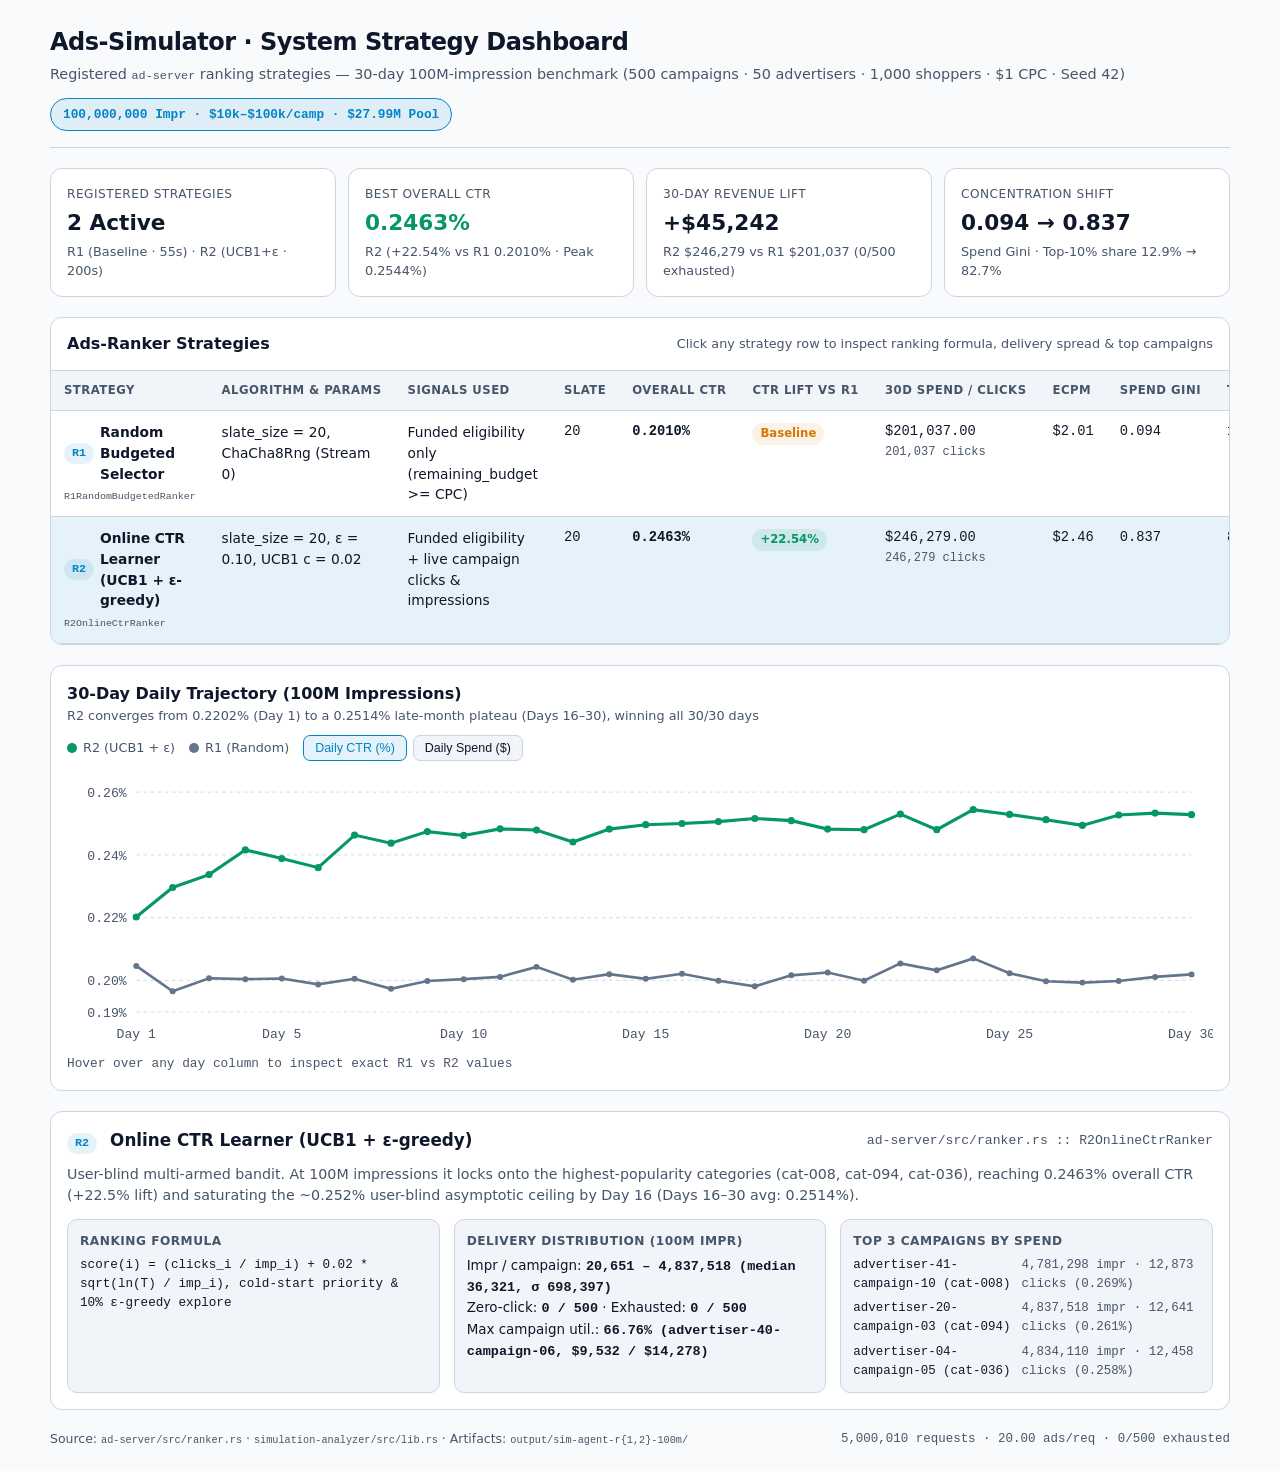
==== system-dashboard/index.html @ 6634cb4d "chore(dashboard): update system-dashboard with 100M-impression R1 vs R2 results" ====
<!DOCTYPE html>
<html lang="en">
<head>
  <meta charset="UTF-8" />
  <meta name="viewport" content="width=device-width, initial-scale=1.0" />
  <title>Ads-Simulator — System Strategy Dashboard (100M Impressions)</title>
  <style>
    :root {
      --bg: #0f172a;
      --surface: #1e293b;
      --surface-alt: #162033;
      --border: #334155;
      --text: #f1f5f9;
      --muted: #94a3b8;
      --primary: #38bdf8;
      --primary-bg: rgba(56, 189, 248, 0.14);
      --success: #34d399;
      --success-bg: rgba(52, 211, 153, 0.14);
      --warning: #fbbf24;
      --warning-bg: rgba(251, 191, 36, 0.14);
      --r1: #94a3b8;
      --r2: #34d399;
    }
    @media (prefers-color-scheme: light) {
      :root {
        --bg: #f8fafc;
        --surface: #ffffff;
        --surface-alt: #f1f5f9;
        --border: #cbd5e1;
        --text: #0f172a;
        --muted: #475569;
        --primary: #0284c7;
        --primary-bg: rgba(2, 132, 199, 0.10);
        --success: #059669;
        --success-bg: rgba(5, 150, 105, 0.10);
        --warning: #d97706;
        --warning-bg: rgba(217, 119, 6, 0.10);
        --r1: #64748b;
        --r2: #059669;
      }
    }
    * { box-sizing: border-box; }
    body {
      margin: 0;
      padding: 24px;
      font-family: system-ui, -apple-system, BlinkMacSystemFont, "Segoe UI", Roboto, sans-serif;
      background: var(--bg);
      color: var(--text);
      line-height: 1.5;
    }
    .container { max-width: 1180px; margin: 0 auto; display: flex; flex-direction: column; gap: 20px; }
    header {
      display: flex; flex-wrap: wrap; align-items: flex-end; justify-content: space-between; gap: 12px;
      padding-bottom: 16px; border-bottom: 1px solid var(--border);
    }
    h1 { margin: 0; font-size: 1.5rem; letter-spacing: -0.02em; }
    .subtitle { margin: 4px 0 0; color: var(--muted); font-size: 0.9rem; }
    .run-pill {
      display: inline-flex; align-items: center; gap: 8px;
      background: var(--primary-bg); border: 1px solid var(--primary); color: var(--primary);
      padding: 6px 12px; border-radius: 999px; font-size: 0.8rem; font-weight: 600;
    }
    .controls { display: flex; flex-wrap: wrap; gap: 6px; }
    .btn {
      appearance: none; border: 1px solid var(--border); background: var(--surface-alt); color: var(--text);
      padding: 5px 11px; border-radius: 7px; font-size: 0.78rem; font-weight: 500; cursor: pointer;
      transition: border-color 120ms ease, background 120ms ease;
    }
    .btn:hover { border-color: var(--primary); }
    .btn.active { background: var(--primary-bg); border-color: var(--primary); color: var(--primary); }
    .kpi-grid { display: grid; grid-template-columns: repeat(auto-fit, minmax(220px, 1fr)); gap: 12px; }
    .card {
      background: var(--surface); border: 1px solid var(--border); border-radius: 12px; padding: 16px;
    }
    .kpi-label { font-size: 0.76rem; color: var(--muted); text-transform: uppercase; letter-spacing: 0.04em; }
    .kpi-value { font-size: 1.35rem; font-weight: 700; font-variant-numeric: tabular-nums; margin-top: 4px; }
    .kpi-sub { font-size: 0.8rem; color: var(--muted); margin-top: 2px; }
    .table-wrap { overflow-x: auto; }
    table { width: 100%; border-collapse: collapse; font-size: 0.86rem; }
    th, td { text-align: left; padding: 11px 13px; border-bottom: 1px solid var(--border); vertical-align: top; }
    th {
      font-size: 0.73rem; text-transform: uppercase; letter-spacing: 0.04em; color: var(--muted);
      background: var(--surface-alt); white-space: nowrap;
    }
    tbody tr { cursor: pointer; transition: background 120ms ease; }
    tbody tr:hover { background: var(--surface-alt); }
    tbody tr.selected { background: var(--primary-bg); }
    .mono { font-family: ui-monospace, SFMono-Regular, Menlo, Monaco, Consolas, monospace; font-variant-numeric: tabular-nums; }
    .badge {
      display: inline-block; padding: 2px 8px; border-radius: 999px; font-size: 0.73rem; font-weight: 600;
    }
    .badge-primary { background: var(--primary-bg); color: var(--primary); }
    .badge-success { background: var(--success-bg); color: var(--success); }
    .badge-warning { background: var(--warning-bg); color: var(--warning); }
    .chart-header {
      display: flex; justify-content: space-between; align-items: center; flex-wrap: wrap; gap: 10px;
      margin-bottom: 12px;
    }
    .legend { display: flex; align-items: center; gap: 14px; font-size: 0.8rem; color: var(--muted); }
    .legend-item { display: inline-flex; align-items: center; gap: 6px; }
    .swatch { width: 10px; height: 10px; border-radius: 999px; display: inline-block; }
    .chart-readout {
      font-size: 0.8rem; color: var(--muted); min-height: 20px; margin-top: 6px;
      display: flex; justify-content: space-between; flex-wrap: wrap; gap: 8px;
    }
    .detail-grid { display: grid; grid-template-columns: repeat(auto-fit, minmax(270px, 1fr)); gap: 14px; margin-top: 12px; }
    .detail-box { background: var(--surface-alt); border: 1px solid var(--border); border-radius: 10px; padding: 12px; font-size: 0.84rem; }
    .detail-box h3 { margin: 0 0 6px; font-size: 0.76rem; text-transform: uppercase; letter-spacing: 0.04em; color: var(--muted); }
    .camp-list { list-style: none; padding: 0; margin: 0; display: flex; flex-direction: column; gap: 6px; }
    .camp-list li { display: flex; justify-content: space-between; gap: 8px; font-size: 0.78rem; }
    code { font-family: ui-monospace, SFMono-Regular, Menlo, monospace; font-size: 0.82em; }
    footer { font-size: 0.78rem; color: var(--muted); display: flex; justify-content: space-between; flex-wrap: wrap; gap: 8px; }
  </style>
</head>
<body>
  <div class="container">
    <header>
      <div>
        <h1>Ads-Simulator · System Strategy Dashboard</h1>
        <p class="subtitle">Registered <code>ad-server</code> ranking strategies — 30-day 100M-impression benchmark (500 campaigns · 50 advertisers · 1,000 shoppers · $1 CPC · Seed 42)</p>
      </div>
      <span class="run-pill mono">100,000,000 Impr · $10k–$100k/camp · $27.99M Pool</span>
    </header>

    <section class="kpi-grid" id="kpi-strip"></section>

    <section class="card" style="padding: 0; overflow: hidden;">
      <div style="padding: 14px 16px; border-bottom: 1px solid var(--border); display: flex; justify-content: space-between; align-items: center; flex-wrap: wrap; gap: 8px;">
        <strong>Ads-Ranker Strategies</strong>
        <span style="font-size: 0.8rem; color: var(--muted);">Click any strategy row to inspect ranking formula, delivery spread &amp; top campaigns</span>
      </div>
      <div class="table-wrap">
        <table>
          <thead>
            <tr>
              <th>Strategy</th>
              <th>Algorithm &amp; Params</th>
              <th>Signals Used</th>
              <th>Slate</th>
              <th>Overall CTR</th>
              <th>CTR Lift vs R1</th>
              <th>30d Spend / Clicks</th>
              <th>eCPM</th>
              <th>Spend Gini</th>
              <th>Top-10% Share</th>
              <th>Budget Util.</th>
              <th>Days Won</th>
            </tr>
          </thead>
          <tbody id="strategy-tbody"></tbody>
        </table>
      </div>
    </section>

    <section class="card">
      <div class="chart-header">
        <div>
          <strong>30-Day Daily Trajectory (100M Impressions)</strong>
          <div style="font-size:0.8rem;color:var(--muted);">R2 converges from 0.2202% (Day 1) to a 0.2514% late-month plateau (Days 16–30), winning all 30/30 days</div>
        </div>
        <div style="display:flex;align-items:center;gap:14px;flex-wrap:wrap;">
          <div class="legend">
            <span class="legend-item"><span class="swatch" style="background:var(--r2);"></span>R2 (UCB1 + ε)</span>
            <span class="legend-item"><span class="swatch" style="background:var(--r1);"></span>R1 (Random)</span>
          </div>
          <div class="controls" role="group" aria-label="Chart metric">
            <button class="btn active" data-metric="ctr">Daily CTR (%)</button>
            <button class="btn" data-metric="spend">Daily Spend ($)</button>
          </div>
        </div>
      </div>
      <div id="chart-container" style="width:100%;"></div>
      <div class="chart-readout mono" id="chart-readout">Hover over any day column to inspect exact R1 vs R2 values</div>
    </section>

    <section class="card" id="detail-panel"></section>

    <footer>
      <span>Source: <code>ad-server/src/ranker.rs</code> · <code>simulation-analyzer/src/lib.rs</code> · Artifacts: <code>output/sim-agent-r{1,2}-100m/</code></span>
      <span class="mono">5,000,010 requests · 20.00 ads/req · 0/500 exhausted</span>
    </footer>
  </div>

  <script>
    const BENCHMARK = {
      impressions: "100,000,000",
      budgetPool: "$27,989,684.00",
      requests: "5,000,010",
      days: Array.from({ length: 30 }, (_, i) => i + 1),
      metrics: {
        R1: {
          ctr: 0.2010,
          spend: "$201,037.00",
          clicks: "201,037",
          ecpm: "$2.01",
          gini: "0.094",
          top10: "12.9%",
          util: "0.72%",
          exhausted: "0 / 500",
          zeroClick: 0,
          impRange: "198,915 – 201,271 (median 199,991, σ 416)",
          maxUtil: "4.30% (advertiser-07-campaign-06)",
          daysWon: "0 / 30",
          runtime: "55s",
          dailyCtr: [0.2046,0.1965,0.2007,0.2004,0.2006,0.1987,0.2005,0.1973,0.1998,0.2004,0.2011,0.2043,0.2002,0.2020,0.2005,0.2021,0.1999,0.1981,0.2016,0.2025,0.1999,0.2054,0.2032,0.2070,0.2023,0.1997,0.1993,0.1998,0.2011,0.2019],
          dailySpend: [6820,6549,6691,6681,6687,6624,6684,6577,6659,6679,6704,6810,6672,6733,6682,6737,6663,6602,6721,6750,6662,6847,6772,6901,6742,6655,6642,6659,6702,6730],
          topCamps: [
            { id: "advertiser-41-campaign-10", cat: "cat-008", stat: "200,223 impr · 573 clicks (0.286%)" },
            { id: "advertiser-31-campaign-05", cat: "cat-001", stat: "199,952 impr · 570 clicks (0.285%)" },
            { id: "advertiser-10-campaign-08", cat: "cat-094", stat: "200,457 impr · 550 clicks (0.274%)" }
          ]
        },
        R2: {
          ctr: 0.2463,
          spend: "$246,279.00",
          clicks: "246,279",
          ecpm: "$2.46",
          gini: "0.837",
          top10: "82.7%",
          util: "0.88%",
          exhausted: "0 / 500",
          zeroClick: 0,
          impRange: "20,651 – 4,837,518 (median 36,321, σ 698,397)",
          maxUtil: "66.76% (advertiser-40-campaign-06, $9,532 / $14,278)",
          daysWon: "30 / 30",
          runtime: "200s",
          dailyCtr: [0.2202,0.2296,0.2337,0.2416,0.2388,0.2359,0.2463,0.2437,0.2474,0.2462,0.2483,0.2479,0.2441,0.2482,0.2496,0.2500,0.2506,0.2516,0.2509,0.2482,0.2480,0.2530,0.2480,0.2544,0.2529,0.2512,0.2494,0.2527,0.2533,0.2528],
          dailySpend: [7340,7655,7791,8054,7959,7862,8209,8123,8247,8207,8278,8262,8136,8273,8319,8333,8352,8388,8364,8272,8268,8433,8267,8481,8430,8373,8313,8422,8443,8425],
          topCamps: [
            { id: "advertiser-41-campaign-10", cat: "cat-008", stat: "4,781,298 impr · 12,873 clicks (0.269%)" },
            { id: "advertiser-20-campaign-03", cat: "cat-094", stat: "4,837,518 impr · 12,641 clicks (0.261%)" },
            { id: "advertiser-04-campaign-05", cat: "cat-036", stat: "4,834,110 impr · 12,458 clicks (0.258%)" }
          ]
        }
      }
    };

    const STRATEGIES = [
      {
        id: "R1",
        name: "Random Budgeted Selector",
        struct: "R1RandomBudgetedRanker",
        slateSize: 20,
        signals: "Funded eligibility only (remaining_budget >= CPC)",
        formula: "Uniform sample without replacement of min(20, |eligible|) campaigns + Fisher-Yates shuffle",
        params: "slate_size = 20, ChaCha8Rng (Stream 0)",
        source: "ad-server/src/ranker.rs :: R1RandomBudgetedRanker",
        notes: "Unbiased uniform baseline. At 100M impressions, every campaign receives ~200,000 impressions (σ = 416), converging tightly to the 0.201% population-average CTR (5% category match × 4% click rate) with minimal spend dispersion (Gini 0.094)."
      },
      {
        id: "R2",
        name: "Online CTR Learner (UCB1 + ε-greedy)",
        struct: "R2OnlineCtrRanker",
        slateSize: 20,
        signals: "Funded eligibility + live campaign clicks & impressions",
        formula: "score(i) = (clicks_i / imp_i) + 0.02 * sqrt(ln(T) / imp_i), cold-start priority & 10% ε-greedy explore",
        params: "slate_size = 20, ε = 0.10, UCB1 c = 0.02",
        source: "ad-server/src/ranker.rs :: R2OnlineCtrRanker",
        notes: "User-blind multi-armed bandit. At 100M impressions it locks onto the highest-popularity categories (cat-008, cat-094, cat-036), reaching 0.2463% overall CTR (+22.5% lift) and saturating the ~0.252% user-blind asymptotic ceiling by Day 16 (Days 16–30 avg: 0.2514%)."
      }
    ];

    let selectedId = "R2";
    let chartMetric = "ctr";

    function render() {
      const r1m = BENCHMARK.metrics.R1;
      const r2m = BENCHMARK.metrics.R2;
      const liftPct = ((r2m.ctr / r1m.ctr) - 1) * 100;

      document.getElementById("kpi-strip").innerHTML = `
        <div class="card">
          <div class="kpi-label">Registered Strategies</div>
          <div class="kpi-value">${STRATEGIES.length} Active</div>
          <div class="kpi-sub">R1 (Baseline · ${r1m.runtime}) · R2 (UCB1+ε · ${r2m.runtime})</div>
        </div>
        <div class="card">
          <div class="kpi-label">Best Overall CTR</div>
          <div class="kpi-value" style="color: var(--success);">${r2m.ctr.toFixed(4)}%</div>
          <div class="kpi-sub">R2 (+${liftPct.toFixed(2)}% vs R1 ${r1m.ctr.toFixed(4)}% · Peak 0.2544%)</div>
        </div>
        <div class="card">
          <div class="kpi-label">30-Day Revenue Lift</div>
          <div class="kpi-value">+$45,242</div>
          <div class="kpi-sub">R2 $246,279 vs R1 $201,037 (0/500 exhausted)</div>
        </div>
        <div class="card">
          <div class="kpi-label">Concentration Shift</div>
          <div class="kpi-value">${r1m.gini} &rarr; ${r2m.gini}</div>
          <div class="kpi-sub">Spend Gini · Top-10% share ${r1m.top10} &rarr; ${r2m.top10}</div>
        </div>
      `;

      const tbody = document.getElementById("strategy-tbody");
      tbody.innerHTML = "";
      for (const s of STRATEGIES) {
        const m = BENCHMARK.metrics[s.id];
        const lift = s.id === "R1"
          ? `<span class="badge badge-warning">Baseline</span>`
          : `<span class="badge badge-success">+${(((m.ctr / r1m.ctr) - 1) * 100).toFixed(2)}%</span>`;
        const tr = document.createElement("tr");
        if (s.id === selectedId) tr.className = "selected";
        tr.innerHTML = `
          <td>
            <div style="display:flex;align-items:center;gap:6px;">
              <span class="badge badge-primary mono">${s.id}</span>
              <strong>${s.name}</strong>
            </div>
            <div style="font-size:0.76rem;color:var(--muted);margin-top:2px;"><code>${s.struct}</code></div>
          </td>
          <td>${s.params}</td>
          <td>${s.signals}</td>
          <td class="mono">${s.slateSize}</td>
          <td class="mono"><strong>${m.ctr.toFixed(4)}%</strong></td>
          <td>${lift}</td>
          <td class="mono">${m.spend}<div style="font-size:0.75rem;color:var(--muted);">${m.clicks} clicks</div></td>
          <td class="mono">${m.ecpm}</td>
          <td class="mono">${m.gini}</td>
          <td class="mono">${m.top10}</td>
          <td class="mono">${m.util}</td>
          <td class="mono">${m.daysWon}</td>
        `;
        tr.addEventListener("click", () => { selectedId = s.id; render(); });
        tbody.appendChild(tr);
      }

      const sel = STRATEGIES.find((s) => s.id === selectedId);
      const sm = BENCHMARK.metrics[sel.id];
      document.getElementById("detail-panel").innerHTML = `
        <div style="display:flex;justify-content:space-between;align-items:center;flex-wrap:wrap;gap:8px;">
          <div>
            <span class="badge badge-primary mono">${sel.id}</span>
            <strong style="margin-left:8px;font-size:1.05rem;">${sel.name}</strong>
          </div>
          <code style="color:var(--muted);">${sel.source}</code>
        </div>
        <p style="margin:10px 0 0;color:var(--muted);font-size:0.89rem;">${sel.notes}</p>
        <div class="detail-grid">
          <div class="detail-box">
            <h3>Ranking Formula</h3>
            <div class="mono" style="font-size:0.79rem;">${sel.formula}</div>
          </div>
          <div class="detail-box">
            <h3>Delivery Distribution (100M Impr)</h3>
            <div>Impr / campaign: <strong class="mono">${sm.impRange}</strong></div>
            <div>Zero-click: <strong class="mono">${sm.zeroClick} / 500</strong> · Exhausted: <strong class="mono">${sm.exhausted}</strong></div>
            <div>Max campaign util.: <strong class="mono">${sm.maxUtil}</strong></div>
          </div>
          <div class="detail-box">
            <h3>Top 3 Campaigns by Spend</h3>
            <ul class="camp-list mono">
              ${sm.topCamps.map((c) => `<li><span>${c.id} (${c.cat})</span><span style="color:var(--muted);">${c.stat}</span></li>`).join("")}
            </ul>
          </div>
        </div>
      `;

      renderChart();
    }

    function renderChart() {
      const r1Arr = chartMetric === "ctr" ? BENCHMARK.metrics.R1.dailyCtr : BENCHMARK.metrics.R1.dailySpend;
      const r2Arr = chartMetric === "ctr" ? BENCHMARK.metrics.R2.dailyCtr : BENCHMARK.metrics.R2.dailySpend;
      const w = 960, h = 230, padL = 58, padR = 18, padT = 16, padB = 30;
      const minV = chartMetric === "ctr" ? 0.19 : 6300;
      const maxV = chartMetric === "ctr" ? 0.26 : 8700;
      const x = (i) => padL + (i / 29) * (w - padL - padR);
      const y = (v) => padT + (1 - (v - minV) / (maxV - minV)) * (h - padT - padB);
      const pathOf = (arr) => arr.map((v, i) => `${i === 0 ? "M" : "L"}${x(i).toFixed(1)},${y(v).toFixed(1)}`).join(" ");
      const ticks = chartMetric === "ctr" ? [0.19, 0.20, 0.22, 0.24, 0.26] : [6500, 7000, 7500, 8000, 8500];
      const fmtTick = (t) => chartMetric === "ctr" ? `${t.toFixed(2)}%` : `$${(t / 1000).toFixed(1)}k`;

      const svg = `
        <svg viewBox="0 0 ${w} ${h}" style="width:100%;height:auto;display:block;" role="img" aria-label="30-day R1 vs R2 trajectory">
          ${ticks.map((t) => `
            <line x1="${padL}" x2="${w - padR}" y1="${y(t).toFixed(1)}" y2="${y(t).toFixed(1)}" stroke="var(--border)" stroke-dasharray="3 3" opacity="0.7" />
            <text x="${padL - 8}" y="${(y(t) + 4).toFixed(1)}" text-anchor="end" fill="var(--muted)" font-size="11" font-family="ui-monospace,monospace">${fmtTick(t)}</text>
          `).join("")}
          ${[1, 5, 10, 15, 20, 25, 30].map((d) => `
            <text x="${x(d - 1).toFixed(1)}" y="${h - 8}" text-anchor="middle" fill="var(--muted)" font-size="11" font-family="ui-monospace,monospace">Day ${d}</text>
          `).join("")}
          <path d="${pathOf(r1Arr)}" fill="none" stroke="var(--r1)" stroke-width="2.2" />
          <path d="${pathOf(r2Arr)}" fill="none" stroke="var(--r2)" stroke-width="2.6" />
          ${r2Arr.map((v, i) => `
            <circle cx="${x(i).toFixed(1)}" cy="${y(v).toFixed(1)}" r="3" fill="var(--r2)" />
            <circle cx="${x(i).toFixed(1)}" cy="${y(r1Arr[i]).toFixed(1)}" r="2.5" fill="var(--r1)" />
            <rect x="${(x(i) - 14).toFixed(1)}" y="${padT}" width="28" height="${h - padT - padB}" fill="transparent" style="cursor:crosshair;" data-day-idx="${i}" />
          `).join("")}
        </svg>
      `;
      const container = document.getElementById("chart-container");
      container.innerHTML = svg;
      const readout = document.getElementById("chart-readout");
      container.querySelectorAll("[data-day-idx]").forEach((rect) => {
        rect.addEventListener("mouseenter", () => {
          const i = Number(rect.dataset.dayIdx);
          const v1 = r1Arr[i], v2 = r2Arr[i];
          const lift = ((v2 / v1) - 1) * 100;
          if (chartMetric === "ctr") {
            readout.innerHTML = `<span>Day ${i + 1}: R2 <strong style="color:var(--r2);">${v2.toFixed(4)}%</strong> vs R1 <strong>${v1.toFixed(4)}%</strong></span><span style="color:var(--success);">+${lift.toFixed(2)}% daily CTR lift</span>`;
          } else {
            readout.innerHTML = `<span>Day ${i + 1}: R2 <strong style="color:var(--r2);">$${v2.toLocaleString()}</strong> vs R1 <strong>$${v1.toLocaleString()}</strong></span><span style="color:var(--success);">+$${(v2 - v1).toLocaleString()} (+${lift.toFixed(2)}%)</span>`;
          }
        });
      });
    }

    document.querySelectorAll("[data-metric]").forEach((btn) => {
      btn.addEventListener("click", () => {
        chartMetric = btn.dataset.metric;
        document.querySelectorAll("[data-metric]").forEach((b) => b.classList.toggle("active", b === btn));
        renderChart();
      });
    });

    render();
  </script>
</body>
</html>
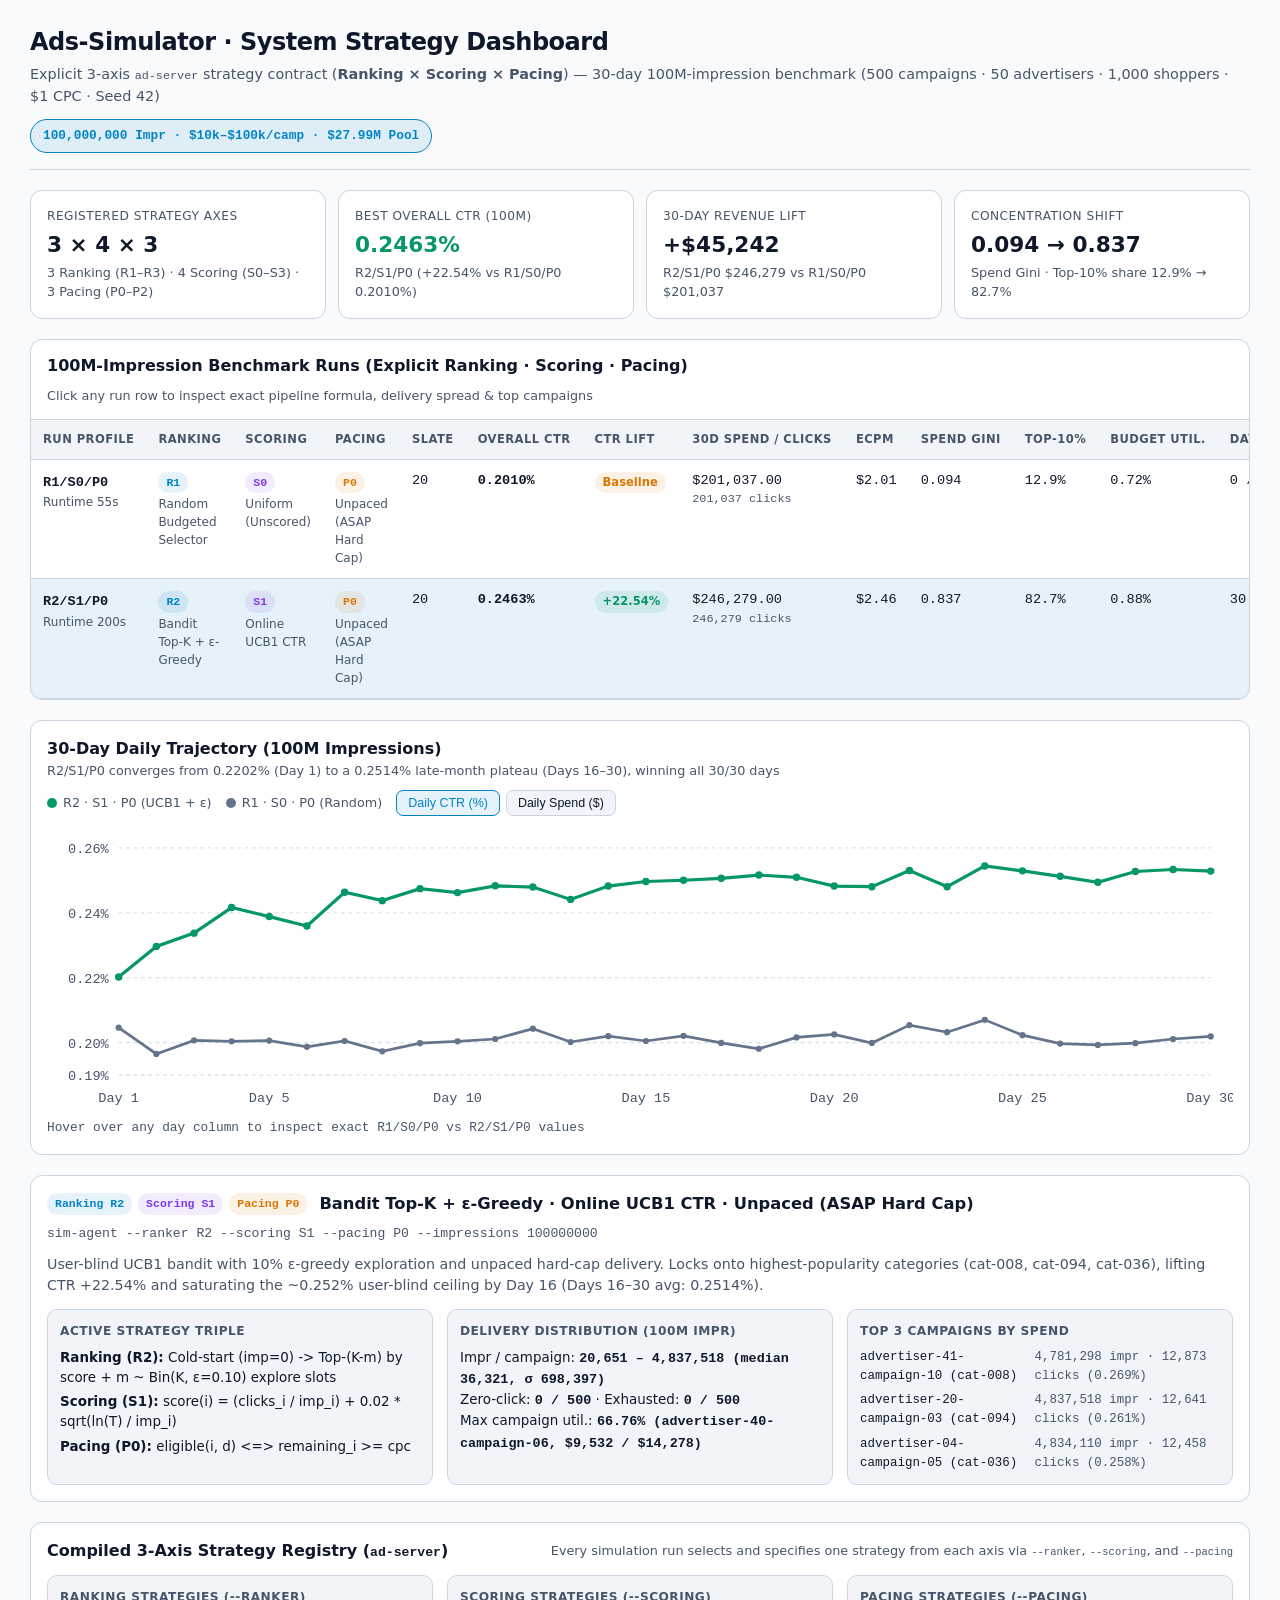
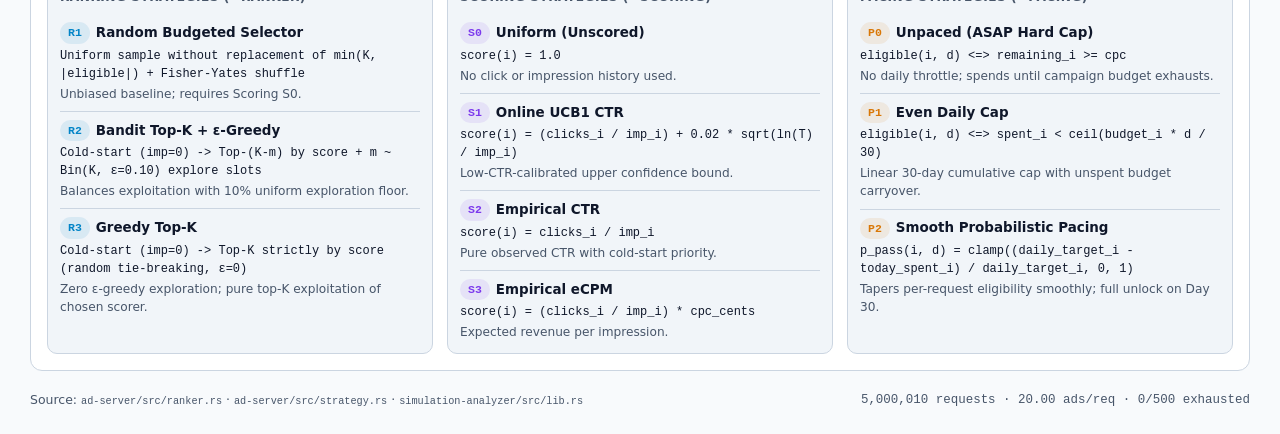
==== commit cdeb1df8: "feat(strategy): require explicit ranking, scoring, and pacing specification per simulation run" ====
--- a/system-dashboard/index.html
+++ b/system-dashboard/index.html
@@ -18,6 +18,8 @@
       --success-bg: rgba(52, 211, 153, 0.14);
       --warning: #fbbf24;
       --warning-bg: rgba(251, 191, 36, 0.14);
+      --purple: #a78bfa;
+      --purple-bg: rgba(167, 139, 250, 0.14);
       --r1: #94a3b8;
       --r2: #34d399;
     }
@@ -35,6 +37,8 @@
         --success-bg: rgba(5, 150, 105, 0.10);
         --warning: #d97706;
         --warning-bg: rgba(217, 119, 6, 0.10);
+        --purple: #7c3aed;
+        --purple-bg: rgba(124, 58, 237, 0.10);
         --r1: #64748b;
         --r2: #059669;
       }
@@ -48,7 +52,7 @@
       color: var(--text);
       line-height: 1.5;
     }
-    .container { max-width: 1180px; margin: 0 auto; display: flex; flex-direction: column; gap: 20px; }
+    .container { max-width: 1220px; margin: 0 auto; display: flex; flex-direction: column; gap: 20px; }
     header {
       display: flex; flex-wrap: wrap; align-items: flex-end; justify-content: space-between; gap: 12px;
       padding-bottom: 16px; border-bottom: 1px solid var(--border);
@@ -76,22 +80,23 @@
     .kpi-value { font-size: 1.35rem; font-weight: 700; font-variant-numeric: tabular-nums; margin-top: 4px; }
     .kpi-sub { font-size: 0.8rem; color: var(--muted); margin-top: 2px; }
     .table-wrap { overflow-x: auto; }
-    table { width: 100%; border-collapse: collapse; font-size: 0.86rem; }
-    th, td { text-align: left; padding: 11px 13px; border-bottom: 1px solid var(--border); vertical-align: top; }
+    table { width: 100%; border-collapse: collapse; font-size: 0.85rem; }
+    th, td { text-align: left; padding: 11px 12px; border-bottom: 1px solid var(--border); vertical-align: top; }
     th {
-      font-size: 0.73rem; text-transform: uppercase; letter-spacing: 0.04em; color: var(--muted);
+      font-size: 0.72rem; text-transform: uppercase; letter-spacing: 0.04em; color: var(--muted);
       background: var(--surface-alt); white-space: nowrap;
     }
-    tbody tr { cursor: pointer; transition: background 120ms ease; }
-    tbody tr:hover { background: var(--surface-alt); }
+    tbody tr.clickable { cursor: pointer; transition: background 120ms ease; }
+    tbody tr.clickable:hover { background: var(--surface-alt); }
     tbody tr.selected { background: var(--primary-bg); }
     .mono { font-family: ui-monospace, SFMono-Regular, Menlo, Monaco, Consolas, monospace; font-variant-numeric: tabular-nums; }
     .badge {
-      display: inline-block; padding: 2px 8px; border-radius: 999px; font-size: 0.73rem; font-weight: 600;
+      display: inline-block; padding: 2px 8px; border-radius: 999px; font-size: 0.72rem; font-weight: 600; white-space: nowrap;
     }
     .badge-primary { background: var(--primary-bg); color: var(--primary); }
     .badge-success { background: var(--success-bg); color: var(--success); }
     .badge-warning { background: var(--warning-bg); color: var(--warning); }
+    .badge-purple { background: var(--purple-bg); color: var(--purple); }
     .chart-header {
       display: flex; justify-content: space-between; align-items: center; flex-wrap: wrap; gap: 10px;
       margin-bottom: 12px;
@@ -104,10 +109,13 @@
       display: flex; justify-content: space-between; flex-wrap: wrap; gap: 8px;
     }
     .detail-grid { display: grid; grid-template-columns: repeat(auto-fit, minmax(270px, 1fr)); gap: 14px; margin-top: 12px; }
+    .registry-grid { display: grid; grid-template-columns: repeat(auto-fit, minmax(320px, 1fr)); gap: 14px; }
     .detail-box { background: var(--surface-alt); border: 1px solid var(--border); border-radius: 10px; padding: 12px; font-size: 0.84rem; }
-    .detail-box h3 { margin: 0 0 6px; font-size: 0.76rem; text-transform: uppercase; letter-spacing: 0.04em; color: var(--muted); }
+    .detail-box h3 { margin: 0 0 8px; font-size: 0.76rem; text-transform: uppercase; letter-spacing: 0.04em; color: var(--muted); }
     .camp-list { list-style: none; padding: 0; margin: 0; display: flex; flex-direction: column; gap: 6px; }
     .camp-list li { display: flex; justify-content: space-between; gap: 8px; font-size: 0.78rem; }
+    .reg-item { padding: 8px 0; border-bottom: 1px solid var(--border); }
+    .reg-item:last-child { border-bottom: none; padding-bottom: 0; }
     code { font-family: ui-monospace, SFMono-Regular, Menlo, monospace; font-size: 0.82em; }
     footer { font-size: 0.78rem; color: var(--muted); display: flex; justify-content: space-between; flex-wrap: wrap; gap: 8px; }
   </style>
@@ -117,7 +125,7 @@
     <header>
       <div>
         <h1>Ads-Simulator · System Strategy Dashboard</h1>
-        <p class="subtitle">Registered <code>ad-server</code> ranking strategies — 30-day 100M-impression benchmark (500 campaigns · 50 advertisers · 1,000 shoppers · $1 CPC · Seed 42)</p>
+        <p class="subtitle">Explicit 3-axis <code>ad-server</code> strategy contract (<strong>Ranking × Scoring × Pacing</strong>) — 30-day 100M-impression benchmark (500 campaigns · 50 advertisers · 1,000 shoppers · $1 CPC · Seed 42)</p>
       </div>
       <span class="run-pill mono">100,000,000 Impr · $10k–$100k/camp · $27.99M Pool</span>
     </header>
@@ -126,23 +134,24 @@
 
     <section class="card" style="padding: 0; overflow: hidden;">
       <div style="padding: 14px 16px; border-bottom: 1px solid var(--border); display: flex; justify-content: space-between; align-items: center; flex-wrap: wrap; gap: 8px;">
-        <strong>Ads-Ranker Strategies</strong>
-        <span style="font-size: 0.8rem; color: var(--muted);">Click any strategy row to inspect ranking formula, delivery spread &amp; top campaigns</span>
+        <strong>100M-Impression Benchmark Runs (Explicit Ranking · Scoring · Pacing)</strong>
+        <span style="font-size: 0.8rem; color: var(--muted);">Click any run row to inspect exact pipeline formula, delivery spread &amp; top campaigns</span>
       </div>
       <div class="table-wrap">
         <table>
           <thead>
             <tr>
-              <th>Strategy</th>
-              <th>Algorithm &amp; Params</th>
-              <th>Signals Used</th>
+              <th>Run Profile</th>
+              <th>Ranking</th>
+              <th>Scoring</th>
+              <th>Pacing</th>
               <th>Slate</th>
               <th>Overall CTR</th>
-              <th>CTR Lift vs R1</th>
+              <th>CTR Lift</th>
               <th>30d Spend / Clicks</th>
               <th>eCPM</th>
               <th>Spend Gini</th>
-              <th>Top-10% Share</th>
+              <th>Top-10%</th>
               <th>Budget Util.</th>
               <th>Days Won</th>
             </tr>
@@ -156,12 +165,12 @@
       <div class="chart-header">
         <div>
           <strong>30-Day Daily Trajectory (100M Impressions)</strong>
-          <div style="font-size:0.8rem;color:var(--muted);">R2 converges from 0.2202% (Day 1) to a 0.2514% late-month plateau (Days 16–30), winning all 30/30 days</div>
+          <div style="font-size:0.8rem;color:var(--muted);">R2/S1/P0 converges from 0.2202% (Day 1) to a 0.2514% late-month plateau (Days 16–30), winning all 30/30 days</div>
         </div>
         <div style="display:flex;align-items:center;gap:14px;flex-wrap:wrap;">
           <div class="legend">
-            <span class="legend-item"><span class="swatch" style="background:var(--r2);"></span>R2 (UCB1 + ε)</span>
-            <span class="legend-item"><span class="swatch" style="background:var(--r1);"></span>R1 (Random)</span>
+            <span class="legend-item"><span class="swatch" style="background:var(--r2);"></span>R2 · S1 · P0 (UCB1 + ε)</span>
+            <span class="legend-item"><span class="swatch" style="background:var(--r1);"></span>R1 · S0 · P0 (Random)</span>
           </div>
           <div class="controls" role="group" aria-label="Chart metric">
             <button class="btn active" data-metric="ctr">Daily CTR (%)</button>
@@ -170,38 +179,60 @@
         </div>
       </div>
       <div id="chart-container" style="width:100%;"></div>
-      <div class="chart-readout mono" id="chart-readout">Hover over any day column to inspect exact R1 vs R2 values</div>
+      <div class="chart-readout mono" id="chart-readout">Hover over any day column to inspect exact R1/S0/P0 vs R2/S1/P0 values</div>
     </section>
 
     <section class="card" id="detail-panel"></section>
 
+    <section class="card">
+      <div style="display:flex;justify-content:space-between;align-items:center;flex-wrap:wrap;gap:8px;margin-bottom:12px;">
+        <strong>Compiled 3-Axis Strategy Registry (<code>ad-server</code>)</strong>
+        <span style="font-size:0.8rem;color:var(--muted);">Every simulation run selects and specifies one strategy from each axis via <code>--ranker</code>, <code>--scoring</code>, and <code>--pacing</code></span>
+      </div>
+      <div class="registry-grid" id="registry-grid"></div>
+    </section>
+
     <footer>
-      <span>Source: <code>ad-server/src/ranker.rs</code> · <code>simulation-analyzer/src/lib.rs</code> · Artifacts: <code>output/sim-agent-r{1,2}-100m/</code></span>
+      <span>Source: <code>ad-server/src/ranker.rs</code> · <code>ad-server/src/strategy.rs</code> · <code>simulation-analyzer/src/lib.rs</code></span>
       <span class="mono">5,000,010 requests · 20.00 ads/req · 0/500 exhausted</span>
     </footer>
   </div>
 
   <script>
+    const REGISTRY = {
+      ranking: [
+        { id: "R1", name: "Random Budgeted Selector", formula: "Uniform sample without replacement of min(K, |eligible|) + Fisher-Yates shuffle", notes: "Unbiased baseline; requires Scoring S0." },
+        { id: "R2", name: "Bandit Top-K + ε-Greedy", formula: "Cold-start (imp=0) -> Top-(K-m) by score + m ~ Bin(K, ε=0.10) explore slots", notes: "Balances exploitation with 10% uniform exploration floor." },
+        { id: "R3", name: "Greedy Top-K", formula: "Cold-start (imp=0) -> Top-K strictly by score (random tie-breaking, ε=0)", notes: "Zero ε-greedy exploration; pure top-K exploitation of chosen scorer." }
+      ],
+      scoring: [
+        { id: "S0", name: "Uniform (Unscored)", formula: "score(i) = 1.0", notes: "No click or impression history used." },
+        { id: "S1", name: "Online UCB1 CTR", formula: "score(i) = (clicks_i / imp_i) + 0.02 * sqrt(ln(T) / imp_i)", notes: "Low-CTR-calibrated upper confidence bound." },
+        { id: "S2", name: "Empirical CTR", formula: "score(i) = clicks_i / imp_i", notes: "Pure observed CTR with cold-start priority." },
+        { id: "S3", name: "Empirical eCPM", formula: "score(i) = (clicks_i / imp_i) * cpc_cents", notes: "Expected revenue per impression." }
+      ],
+      pacing: [
+        { id: "P0", name: "Unpaced (ASAP Hard Cap)", formula: "eligible(i, d) <=> remaining_i >= cpc", notes: "No daily throttle; spends until campaign budget exhausts." },
+        { id: "P1", name: "Even Daily Cap", formula: "eligible(i, d) <=> spent_i < ceil(budget_i * d / 30)", notes: "Linear 30-day cumulative cap with unspent budget carryover." },
+        { id: "P2", name: "Smooth Probabilistic Pacing", formula: "p_pass(i, d) = clamp((daily_target_i - today_spent_i) / daily_target_i, 0, 1)", notes: "Tapers per-request eligibility smoothly; full unlock on Day 30." }
+      ]
+    };
+
     const BENCHMARK = {
-      impressions: "100,000,000",
-      budgetPool: "$27,989,684.00",
-      requests: "5,000,010",
-      days: Array.from({ length: 30 }, (_, i) => i + 1),
       metrics: {
-        R1: {
-          ctr: 0.2010,
-          spend: "$201,037.00",
-          clicks: "201,037",
-          ecpm: "$2.01",
-          gini: "0.094",
-          top10: "12.9%",
-          util: "0.72%",
-          exhausted: "0 / 500",
-          zeroClick: 0,
+        "R1/S0/P0": {
+          id: "R1/S0/P0",
+          ranking: "R1", rankingName: "Random Budgeted Selector",
+          scoring: "S0", scoringName: "Uniform (Unscored)",
+          pacing: "P0", pacingName: "Unpaced (ASAP Hard Cap)",
+          slate: 20,
+          ctr: 0.2010, spend: "$201,037.00", clicks: "201,037", ecpm: "$2.01",
+          gini: "0.094", top10: "12.9%", util: "0.72%", exhausted: "0 / 500", zeroClick: 0,
           impRange: "198,915 – 201,271 (median 199,991, σ 416)",
           maxUtil: "4.30% (advertiser-07-campaign-06)",
-          daysWon: "0 / 30",
-          runtime: "55s",
+          daysWon: "0 / 30", runtime: "55s",
+          cli: "sim-agent --ranker R1 --scoring S0 --pacing P0 --impressions 100000000",
+          notes: "Unbiased uniform baseline. Every campaign receives ~200,000 impressions (σ = 416), converging tightly to the 0.201% population-average CTR with minimal spend dispersion (Gini 0.094).",
           dailyCtr: [0.2046,0.1965,0.2007,0.2004,0.2006,0.1987,0.2005,0.1973,0.1998,0.2004,0.2011,0.2043,0.2002,0.2020,0.2005,0.2021,0.1999,0.1981,0.2016,0.2025,0.1999,0.2054,0.2032,0.2070,0.2023,0.1997,0.1993,0.1998,0.2011,0.2019],
           dailySpend: [6820,6549,6691,6681,6687,6624,6684,6577,6659,6679,6704,6810,6672,6733,6682,6737,6663,6602,6721,6750,6662,6847,6772,6901,6742,6655,6642,6659,6702,6730],
           topCamps: [
@@ -210,20 +241,19 @@
             { id: "advertiser-10-campaign-08", cat: "cat-094", stat: "200,457 impr · 550 clicks (0.274%)" }
           ]
         },
-        R2: {
-          ctr: 0.2463,
-          spend: "$246,279.00",
-          clicks: "246,279",
-          ecpm: "$2.46",
-          gini: "0.837",
-          top10: "82.7%",
-          util: "0.88%",
-          exhausted: "0 / 500",
-          zeroClick: 0,
+        "R2/S1/P0": {
+          id: "R2/S1/P0",
+          ranking: "R2", rankingName: "Bandit Top-K + ε-Greedy",
+          scoring: "S1", scoringName: "Online UCB1 CTR",
+          pacing: "P0", pacingName: "Unpaced (ASAP Hard Cap)",
+          slate: 20,
+          ctr: 0.2463, spend: "$246,279.00", clicks: "246,279", ecpm: "$2.46",
+          gini: "0.837", top10: "82.7%", util: "0.88%", exhausted: "0 / 500", zeroClick: 0,
           impRange: "20,651 – 4,837,518 (median 36,321, σ 698,397)",
           maxUtil: "66.76% (advertiser-40-campaign-06, $9,532 / $14,278)",
-          daysWon: "30 / 30",
-          runtime: "200s",
+          daysWon: "30 / 30", runtime: "200s",
+          cli: "sim-agent --ranker R2 --scoring S1 --pacing P0 --impressions 100000000",
+          notes: "User-blind UCB1 bandit with 10% ε-greedy exploration and unpaced hard-cap delivery. Locks onto highest-popularity categories (cat-008, cat-094, cat-036), lifting CTR +22.54% and saturating the ~0.252% user-blind ceiling by Day 16 (Days 16–30 avg: 0.2514%).",
           dailyCtr: [0.2202,0.2296,0.2337,0.2416,0.2388,0.2359,0.2463,0.2437,0.2474,0.2462,0.2483,0.2479,0.2441,0.2482,0.2496,0.2500,0.2506,0.2516,0.2509,0.2482,0.2480,0.2530,0.2480,0.2544,0.2529,0.2512,0.2494,0.2527,0.2533,0.2528],
           dailySpend: [7340,7655,7791,8054,7959,7862,8209,8123,8247,8207,8278,8262,8136,8273,8319,8333,8352,8388,8364,8272,8268,8433,8267,8481,8430,8373,8313,8422,8443,8425],
           topCamps: [
@@ -235,132 +265,126 @@
       }
     };
 
-    const STRATEGIES = [
-      {
-        id: "R1",
-        name: "Random Budgeted Selector",
-        struct: "R1RandomBudgetedRanker",
-        slateSize: 20,
-        signals: "Funded eligibility only (remaining_budget >= CPC)",
-        formula: "Uniform sample without replacement of min(20, |eligible|) campaigns + Fisher-Yates shuffle",
-        params: "slate_size = 20, ChaCha8Rng (Stream 0)",
-        source: "ad-server/src/ranker.rs :: R1RandomBudgetedRanker",
-        notes: "Unbiased uniform baseline. At 100M impressions, every campaign receives ~200,000 impressions (σ = 416), converging tightly to the 0.201% population-average CTR (5% category match × 4% click rate) with minimal spend dispersion (Gini 0.094)."
-      },
-      {
-        id: "R2",
-        name: "Online CTR Learner (UCB1 + ε-greedy)",
-        struct: "R2OnlineCtrRanker",
-        slateSize: 20,
-        signals: "Funded eligibility + live campaign clicks & impressions",
-        formula: "score(i) = (clicks_i / imp_i) + 0.02 * sqrt(ln(T) / imp_i), cold-start priority & 10% ε-greedy explore",
-        params: "slate_size = 20, ε = 0.10, UCB1 c = 0.02",
-        source: "ad-server/src/ranker.rs :: R2OnlineCtrRanker",
-        notes: "User-blind multi-armed bandit. At 100M impressions it locks onto the highest-popularity categories (cat-008, cat-094, cat-036), reaching 0.2463% overall CTR (+22.5% lift) and saturating the ~0.252% user-blind asymptotic ceiling by Day 16 (Days 16–30 avg: 0.2514%)."
-      }
-    ];
-
-    let selectedId = "R2";
+    const RUN_ORDER = ["R1/S0/P0", "R2/S1/P0"];
+    let selectedRun = "R2/S1/P0";
     let chartMetric = "ctr";
 
     function render() {
-      const r1m = BENCHMARK.metrics.R1;
-      const r2m = BENCHMARK.metrics.R2;
-      const liftPct = ((r2m.ctr / r1m.ctr) - 1) * 100;
+      const r1 = BENCHMARK.metrics["R1/S0/P0"];
+      const r2 = BENCHMARK.metrics["R2/S1/P0"];
+      const liftPct = ((r2.ctr / r1.ctr) - 1) * 100;
 
       document.getElementById("kpi-strip").innerHTML = `
         <div class="card">
-          <div class="kpi-label">Registered Strategies</div>
-          <div class="kpi-value">${STRATEGIES.length} Active</div>
-          <div class="kpi-sub">R1 (Baseline · ${r1m.runtime}) · R2 (UCB1+ε · ${r2m.runtime})</div>
+          <div class="kpi-label">Registered Strategy Axes</div>
+          <div class="kpi-value">3 × 4 × 3</div>
+          <div class="kpi-sub">3 Ranking (R1–R3) · 4 Scoring (S0–S3) · 3 Pacing (P0–P2)</div>
         </div>
         <div class="card">
-          <div class="kpi-label">Best Overall CTR</div>
-          <div class="kpi-value" style="color: var(--success);">${r2m.ctr.toFixed(4)}%</div>
-          <div class="kpi-sub">R2 (+${liftPct.toFixed(2)}% vs R1 ${r1m.ctr.toFixed(4)}% · Peak 0.2544%)</div>
+          <div class="kpi-label">Best Overall CTR (100M)</div>
+          <div class="kpi-value" style="color: var(--success);">${r2.ctr.toFixed(4)}%</div>
+          <div class="kpi-sub">R2/S1/P0 (+${liftPct.toFixed(2)}% vs R1/S0/P0 ${r1.ctr.toFixed(4)}%)</div>
         </div>
         <div class="card">
           <div class="kpi-label">30-Day Revenue Lift</div>
           <div class="kpi-value">+$45,242</div>
-          <div class="kpi-sub">R2 $246,279 vs R1 $201,037 (0/500 exhausted)</div>
+          <div class="kpi-sub">R2/S1/P0 $246,279 vs R1/S0/P0 $201,037</div>
         </div>
         <div class="card">
           <div class="kpi-label">Concentration Shift</div>
-          <div class="kpi-value">${r1m.gini} &rarr; ${r2m.gini}</div>
-          <div class="kpi-sub">Spend Gini · Top-10% share ${r1m.top10} &rarr; ${r2m.top10}</div>
+          <div class="kpi-value">${r1.gini} &rarr; ${r2.gini}</div>
+          <div class="kpi-sub">Spend Gini · Top-10% share ${r1.top10} &rarr; ${r2.top10}</div>
         </div>
       `;
 
       const tbody = document.getElementById("strategy-tbody");
       tbody.innerHTML = "";
-      for (const s of STRATEGIES) {
-        const m = BENCHMARK.metrics[s.id];
-        const lift = s.id === "R1"
+      for (const id of RUN_ORDER) {
+        const m = BENCHMARK.metrics[id];
+        const lift = id === "R1/S0/P0"
           ? `<span class="badge badge-warning">Baseline</span>`
-          : `<span class="badge badge-success">+${(((m.ctr / r1m.ctr) - 1) * 100).toFixed(2)}%</span>`;
+          : `<span class="badge badge-success">+${(((m.ctr / r1.ctr) - 1) * 100).toFixed(2)}%</span>`;
         const tr = document.createElement("tr");
-        if (s.id === selectedId) tr.className = "selected";
+        tr.className = "clickable" + (id === selectedRun ? " selected" : "");
         tr.innerHTML = `
-          <td>
-            <div style="display:flex;align-items:center;gap:6px;">
-              <span class="badge badge-primary mono">${s.id}</span>
-              <strong>${s.name}</strong>
-            </div>
-            <div style="font-size:0.76rem;color:var(--muted);margin-top:2px;"><code>${s.struct}</code></div>
-          </td>
-          <td>${s.params}</td>
-          <td>${s.signals}</td>
-          <td class="mono">${s.slateSize}</td>
+          <td><strong class="mono">${m.id}</strong><div style="font-size:0.75rem;color:var(--muted);">Runtime ${m.runtime}</div></td>
+          <td><span class="badge badge-primary mono">${m.ranking}</span><div style="font-size:0.75rem;color:var(--muted);margin-top:2px;">${m.rankingName}</div></td>
+          <td><span class="badge badge-purple mono">${m.scoring}</span><div style="font-size:0.75rem;color:var(--muted);margin-top:2px;">${m.scoringName}</div></td>
+          <td><span class="badge badge-warning mono">${m.pacing}</span><div style="font-size:0.75rem;color:var(--muted);margin-top:2px;">${m.pacingName}</div></td>
+          <td class="mono">${m.slate}</td>
           <td class="mono"><strong>${m.ctr.toFixed(4)}%</strong></td>
           <td>${lift}</td>
-          <td class="mono">${m.spend}<div style="font-size:0.75rem;color:var(--muted);">${m.clicks} clicks</div></td>
+          <td class="mono">${m.spend}<div style="font-size:0.74rem;color:var(--muted);">${m.clicks} clicks</div></td>
           <td class="mono">${m.ecpm}</td>
           <td class="mono">${m.gini}</td>
           <td class="mono">${m.top10}</td>
           <td class="mono">${m.util}</td>
           <td class="mono">${m.daysWon}</td>
         `;
-        tr.addEventListener("click", () => { selectedId = s.id; render(); });
+        tr.addEventListener("click", () => { selectedRun = id; render(); });
         tbody.appendChild(tr);
       }
 
-      const sel = STRATEGIES.find((s) => s.id === selectedId);
-      const sm = BENCHMARK.metrics[sel.id];
+      const sel = BENCHMARK.metrics[selectedRun];
       document.getElementById("detail-panel").innerHTML = `
         <div style="display:flex;justify-content:space-between;align-items:center;flex-wrap:wrap;gap:8px;">
-          <div>
-            <span class="badge badge-primary mono">${sel.id}</span>
-            <strong style="margin-left:8px;font-size:1.05rem;">${sel.name}</strong>
-          </div>
-          <code style="color:var(--muted);">${sel.source}</code>
+          <div style="display:flex;align-items:center;gap:6px;flex-wrap:wrap;">
+            <span class="badge badge-primary mono">Ranking ${sel.ranking}</span>
+            <span class="badge badge-purple mono">Scoring ${sel.scoring}</span>
+            <span class="badge badge-warning mono">Pacing ${sel.pacing}</span>
+            <strong style="margin-left:6px;font-size:1.02rem;">${sel.rankingName} · ${sel.scoringName} · ${sel.pacingName}</strong>
+          </div>
+          <code style="color:var(--muted);">${sel.cli}</code>
         </div>
         <p style="margin:10px 0 0;color:var(--muted);font-size:0.89rem;">${sel.notes}</p>
         <div class="detail-grid">
           <div class="detail-box">
-            <h3>Ranking Formula</h3>
-            <div class="mono" style="font-size:0.79rem;">${sel.formula}</div>
+            <h3>Active Strategy Triple</h3>
+            <div><strong>Ranking (${sel.ranking}):</strong> ${REGISTRY.ranking.find((x) => x.id === sel.ranking).formula}</div>
+            <div style="margin-top:4px;"><strong>Scoring (${sel.scoring}):</strong> ${REGISTRY.scoring.find((x) => x.id === sel.scoring).formula}</div>
+            <div style="margin-top:4px;"><strong>Pacing (${sel.pacing}):</strong> ${REGISTRY.pacing.find((x) => x.id === sel.pacing).formula}</div>
           </div>
           <div class="detail-box">
             <h3>Delivery Distribution (100M Impr)</h3>
-            <div>Impr / campaign: <strong class="mono">${sm.impRange}</strong></div>
-            <div>Zero-click: <strong class="mono">${sm.zeroClick} / 500</strong> · Exhausted: <strong class="mono">${sm.exhausted}</strong></div>
-            <div>Max campaign util.: <strong class="mono">${sm.maxUtil}</strong></div>
+            <div>Impr / campaign: <strong class="mono">${sel.impRange}</strong></div>
+            <div>Zero-click: <strong class="mono">${sel.zeroClick} / 500</strong> · Exhausted: <strong class="mono">${sel.exhausted}</strong></div>
+            <div>Max campaign util.: <strong class="mono">${sel.maxUtil}</strong></div>
           </div>
           <div class="detail-box">
             <h3>Top 3 Campaigns by Spend</h3>
             <ul class="camp-list mono">
-              ${sm.topCamps.map((c) => `<li><span>${c.id} (${c.cat})</span><span style="color:var(--muted);">${c.stat}</span></li>`).join("")}
+              ${sel.topCamps.map((c) => `<li><span>${c.id} (${c.cat})</span><span style="color:var(--muted);">${c.stat}</span></li>`).join("")}
             </ul>
           </div>
         </div>
       `;
 
+      document.getElementById("registry-grid").innerHTML = [
+        { title: "Ranking Strategies (--ranker)", badge: "badge-primary", items: REGISTRY.ranking },
+        { title: "Scoring Strategies (--scoring)", badge: "badge-purple", items: REGISTRY.scoring },
+        { title: "Pacing Strategies (--pacing)", badge: "badge-warning", items: REGISTRY.pacing }
+      ].map((grp) => `
+        <div class="detail-box">
+          <h3>${grp.title}</h3>
+          ${grp.items.map((it) => `
+            <div class="reg-item">
+              <div style="display:flex;align-items:center;gap:6px;">
+                <span class="badge ${grp.badge} mono">${it.id}</span>
+                <strong>${it.name}</strong>
+              </div>
+              <div class="mono" style="font-size:0.75rem;color:var(--text);margin-top:3px;">${it.formula}</div>
+              <div style="font-size:0.76rem;color:var(--muted);margin-top:2px;">${it.notes}</div>
+            </div>
+          `).join("")}
+        </div>
+      `).join("");
+
       renderChart();
     }
 
     function renderChart() {
-      const r1Arr = chartMetric === "ctr" ? BENCHMARK.metrics.R1.dailyCtr : BENCHMARK.metrics.R1.dailySpend;
-      const r2Arr = chartMetric === "ctr" ? BENCHMARK.metrics.R2.dailyCtr : BENCHMARK.metrics.R2.dailySpend;
+      const r1Arr = chartMetric === "ctr" ? BENCHMARK.metrics["R1/S0/P0"].dailyCtr : BENCHMARK.metrics["R1/S0/P0"].dailySpend;
+      const r2Arr = chartMetric === "ctr" ? BENCHMARK.metrics["R2/S1/P0"].dailyCtr : BENCHMARK.metrics["R2/S1/P0"].dailySpend;
       const w = 960, h = 230, padL = 58, padR = 18, padT = 16, padB = 30;
       const minV = chartMetric === "ctr" ? 0.19 : 6300;
       const maxV = chartMetric === "ctr" ? 0.26 : 8700;
@@ -370,8 +394,9 @@
       const ticks = chartMetric === "ctr" ? [0.19, 0.20, 0.22, 0.24, 0.26] : [6500, 7000, 7500, 8000, 8500];
       const fmtTick = (t) => chartMetric === "ctr" ? `${t.toFixed(2)}%` : `$${(t / 1000).toFixed(1)}k`;
 
-      const svg = `
-        <svg viewBox="0 0 ${w} ${h}" style="width:100%;height:auto;display:block;" role="img" aria-label="30-day R1 vs R2 trajectory">
+      const container = document.getElementById("chart-container");
+      container.innerHTML = `
+        <svg viewBox="0 0 ${w} ${h}" style="width:100%;height:auto;display:block;" role="img" aria-label="30-day R1/S0/P0 vs R2/S1/P0 trajectory">
           ${ticks.map((t) => `
             <line x1="${padL}" x2="${w - padR}" y1="${y(t).toFixed(1)}" y2="${y(t).toFixed(1)}" stroke="var(--border)" stroke-dasharray="3 3" opacity="0.7" />
             <text x="${padL - 8}" y="${(y(t) + 4).toFixed(1)}" text-anchor="end" fill="var(--muted)" font-size="11" font-family="ui-monospace,monospace">${fmtTick(t)}</text>
@@ -388,8 +413,6 @@
           `).join("")}
         </svg>
       `;
-      const container = document.getElementById("chart-container");
-      container.innerHTML = svg;
       const readout = document.getElementById("chart-readout");
       container.querySelectorAll("[data-day-idx]").forEach((rect) => {
         rect.addEventListener("mouseenter", () => {
@@ -397,9 +420,9 @@
           const v1 = r1Arr[i], v2 = r2Arr[i];
           const lift = ((v2 / v1) - 1) * 100;
           if (chartMetric === "ctr") {
-            readout.innerHTML = `<span>Day ${i + 1}: R2 <strong style="color:var(--r2);">${v2.toFixed(4)}%</strong> vs R1 <strong>${v1.toFixed(4)}%</strong></span><span style="color:var(--success);">+${lift.toFixed(2)}% daily CTR lift</span>`;
+            readout.innerHTML = `<span>Day ${i + 1}: R2/S1/P0 <strong style="color:var(--r2);">${v2.toFixed(4)}%</strong> vs R1/S0/P0 <strong>${v1.toFixed(4)}%</strong></span><span style="color:var(--success);">+${lift.toFixed(2)}% daily CTR lift</span>`;
           } else {
-            readout.innerHTML = `<span>Day ${i + 1}: R2 <strong style="color:var(--r2);">$${v2.toLocaleString()}</strong> vs R1 <strong>$${v1.toLocaleString()}</strong></span><span style="color:var(--success);">+$${(v2 - v1).toLocaleString()} (+${lift.toFixed(2)}%)</span>`;
+            readout.innerHTML = `<span>Day ${i + 1}: R2/S1/P0 <strong style="color:var(--r2);">$${v2.toLocaleString()}</strong> vs R1/S0/P0 <strong>$${v1.toLocaleString()}</strong></span><span style="color:var(--success);">+$${(v2 - v1).toLocaleString()} (+${lift.toFixed(2)}%)</span>`;
           }
         });
       });
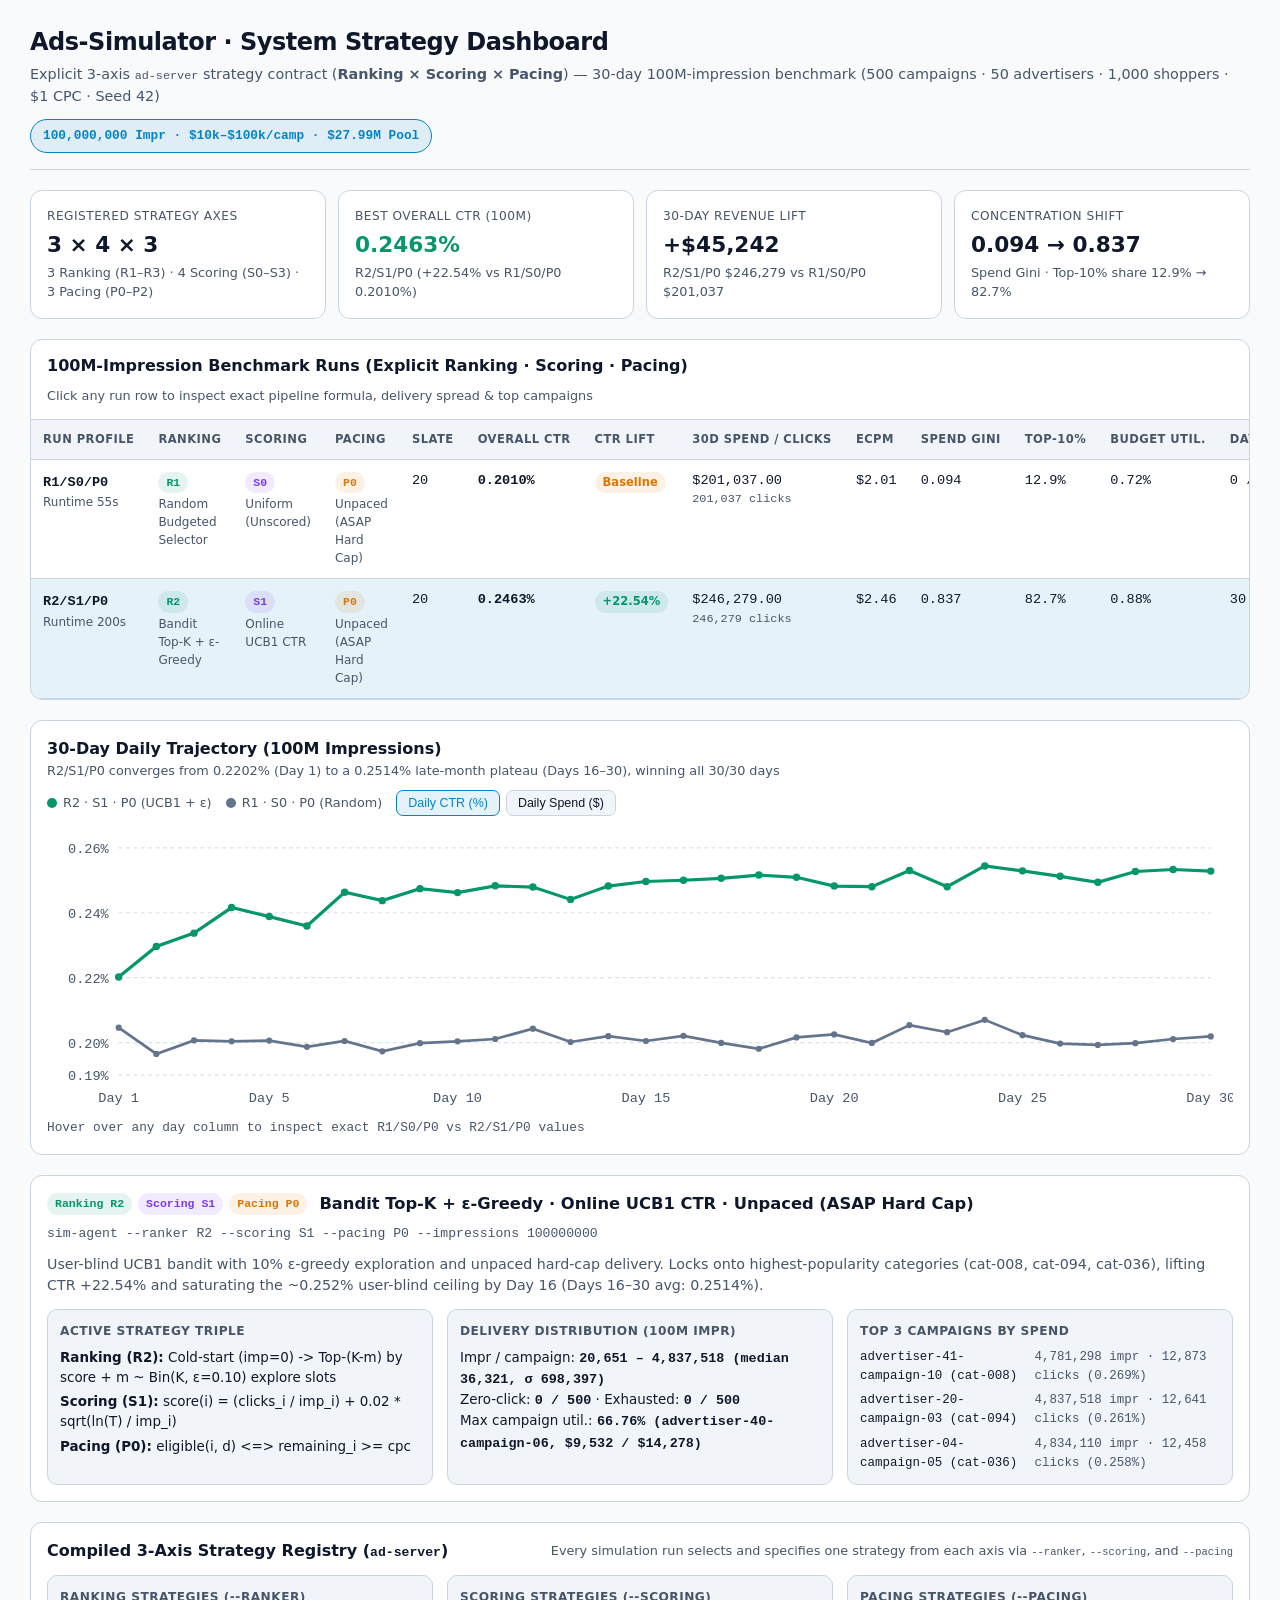
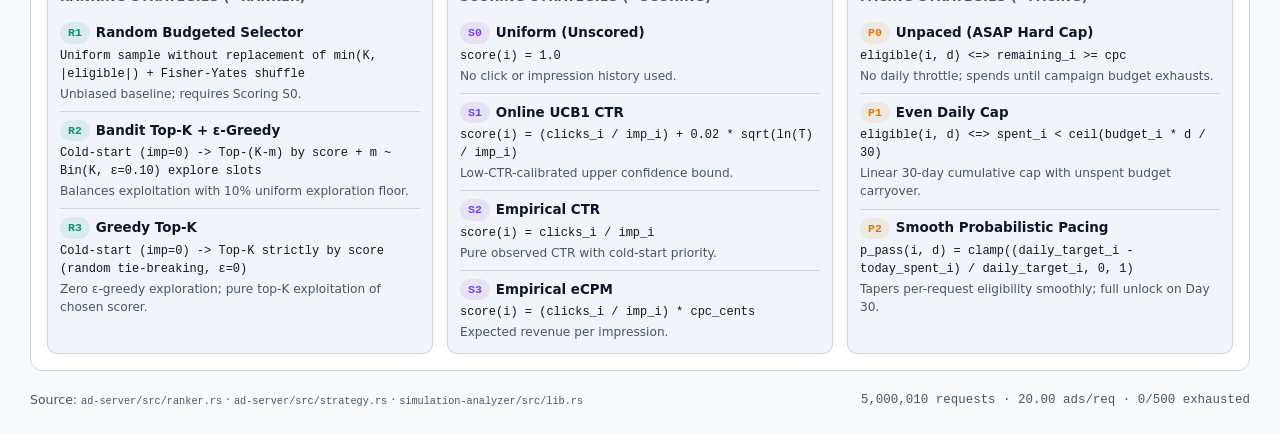
==== commit 3983413f: "style(dashboard): use green badges for ranking strategies" ====
--- a/system-dashboard/index.html
+++ b/system-dashboard/index.html
@@ -308,7 +308,7 @@
         tr.className = "clickable" + (id === selectedRun ? " selected" : "");
         tr.innerHTML = `
           <td><strong class="mono">${m.id}</strong><div style="font-size:0.75rem;color:var(--muted);">Runtime ${m.runtime}</div></td>
-          <td><span class="badge badge-primary mono">${m.ranking}</span><div style="font-size:0.75rem;color:var(--muted);margin-top:2px;">${m.rankingName}</div></td>
+          <td><span class="badge badge-success mono">${m.ranking}</span><div style="font-size:0.75rem;color:var(--muted);margin-top:2px;">${m.rankingName}</div></td>
           <td><span class="badge badge-purple mono">${m.scoring}</span><div style="font-size:0.75rem;color:var(--muted);margin-top:2px;">${m.scoringName}</div></td>
           <td><span class="badge badge-warning mono">${m.pacing}</span><div style="font-size:0.75rem;color:var(--muted);margin-top:2px;">${m.pacingName}</div></td>
           <td class="mono">${m.slate}</td>
@@ -329,7 +329,7 @@
       document.getElementById("detail-panel").innerHTML = `
         <div style="display:flex;justify-content:space-between;align-items:center;flex-wrap:wrap;gap:8px;">
           <div style="display:flex;align-items:center;gap:6px;flex-wrap:wrap;">
-            <span class="badge badge-primary mono">Ranking ${sel.ranking}</span>
+            <span class="badge badge-success mono">Ranking ${sel.ranking}</span>
             <span class="badge badge-purple mono">Scoring ${sel.scoring}</span>
             <span class="badge badge-warning mono">Pacing ${sel.pacing}</span>
             <strong style="margin-left:6px;font-size:1.02rem;">${sel.rankingName} · ${sel.scoringName} · ${sel.pacingName}</strong>
@@ -360,7 +360,7 @@
       `;
 
       document.getElementById("registry-grid").innerHTML = [
-        { title: "Ranking Strategies (--ranker)", badge: "badge-primary", items: REGISTRY.ranking },
+        { title: "Ranking Strategies (--ranker)", badge: "badge-success", items: REGISTRY.ranking },
         { title: "Scoring Strategies (--scoring)", badge: "badge-purple", items: REGISTRY.scoring },
         { title: "Pacing Strategies (--pacing)", badge: "badge-warning", items: REGISTRY.pacing }
       ].map((grp) => `
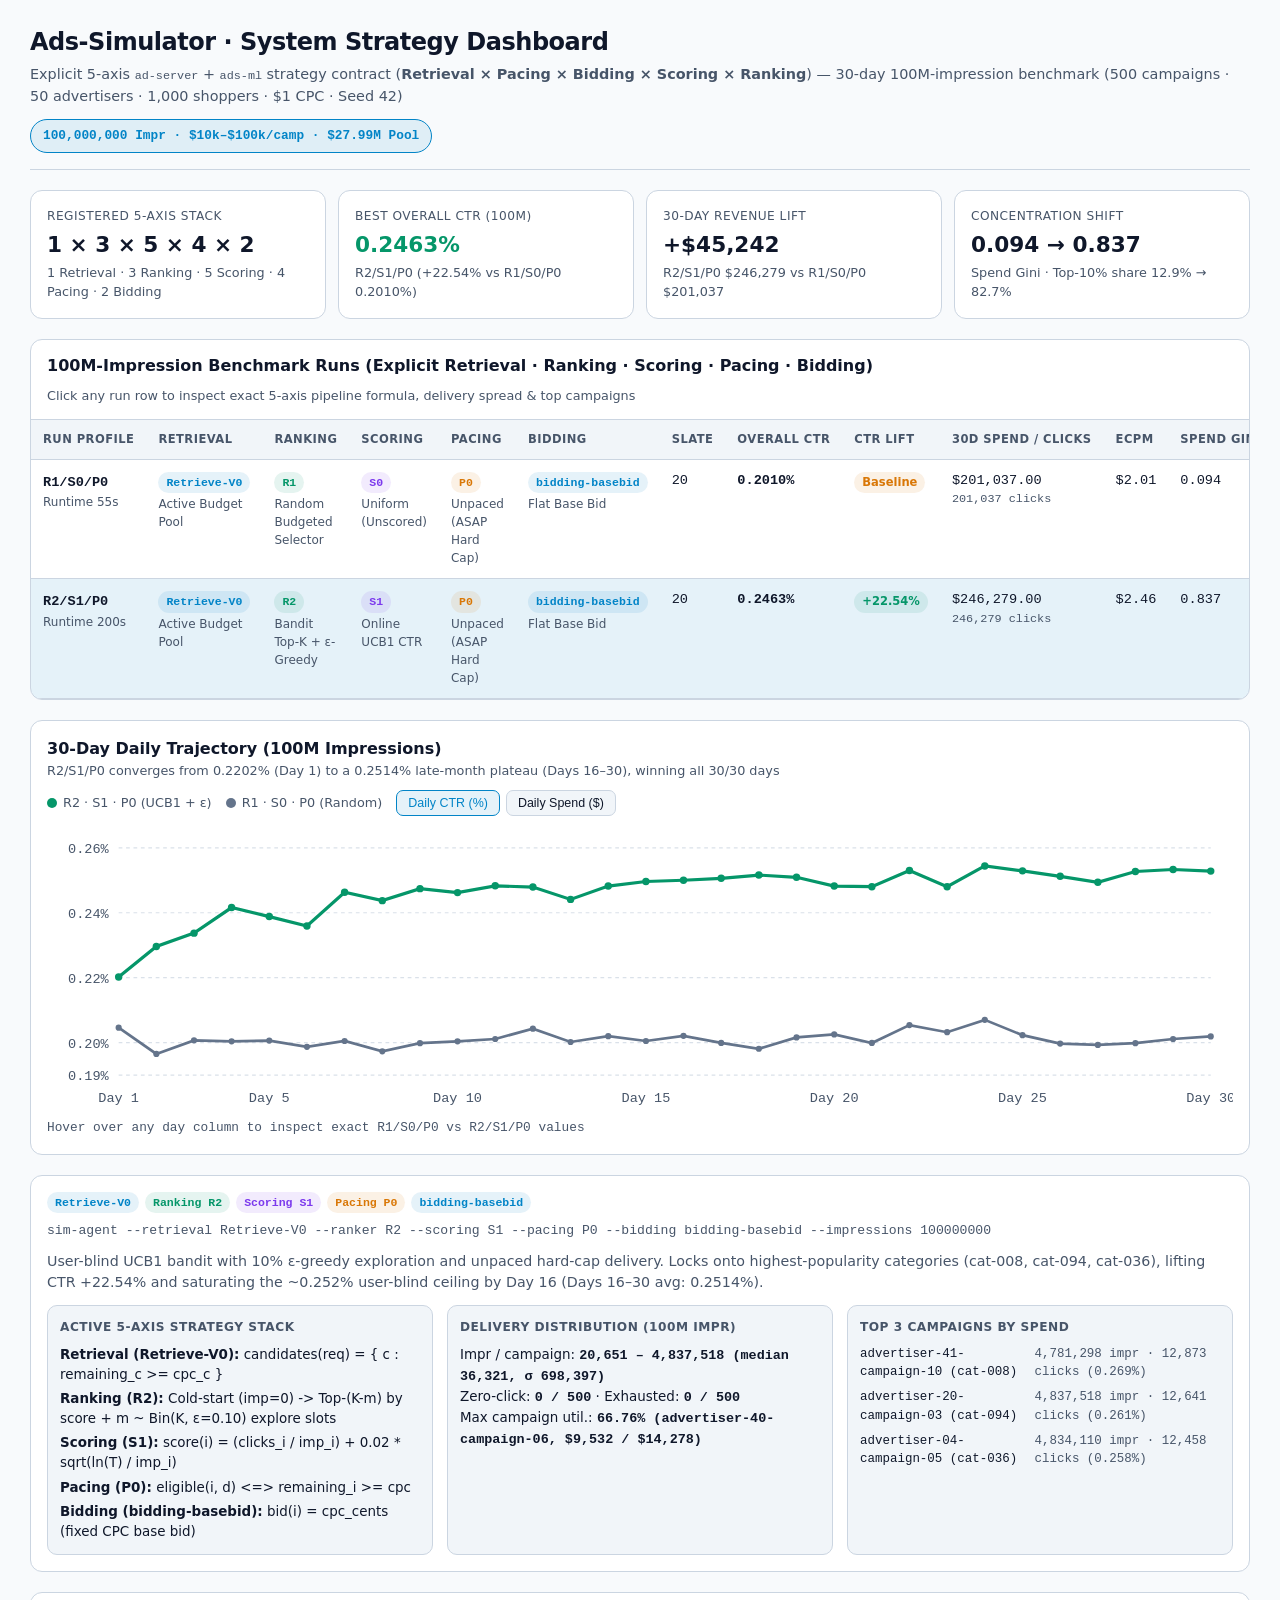
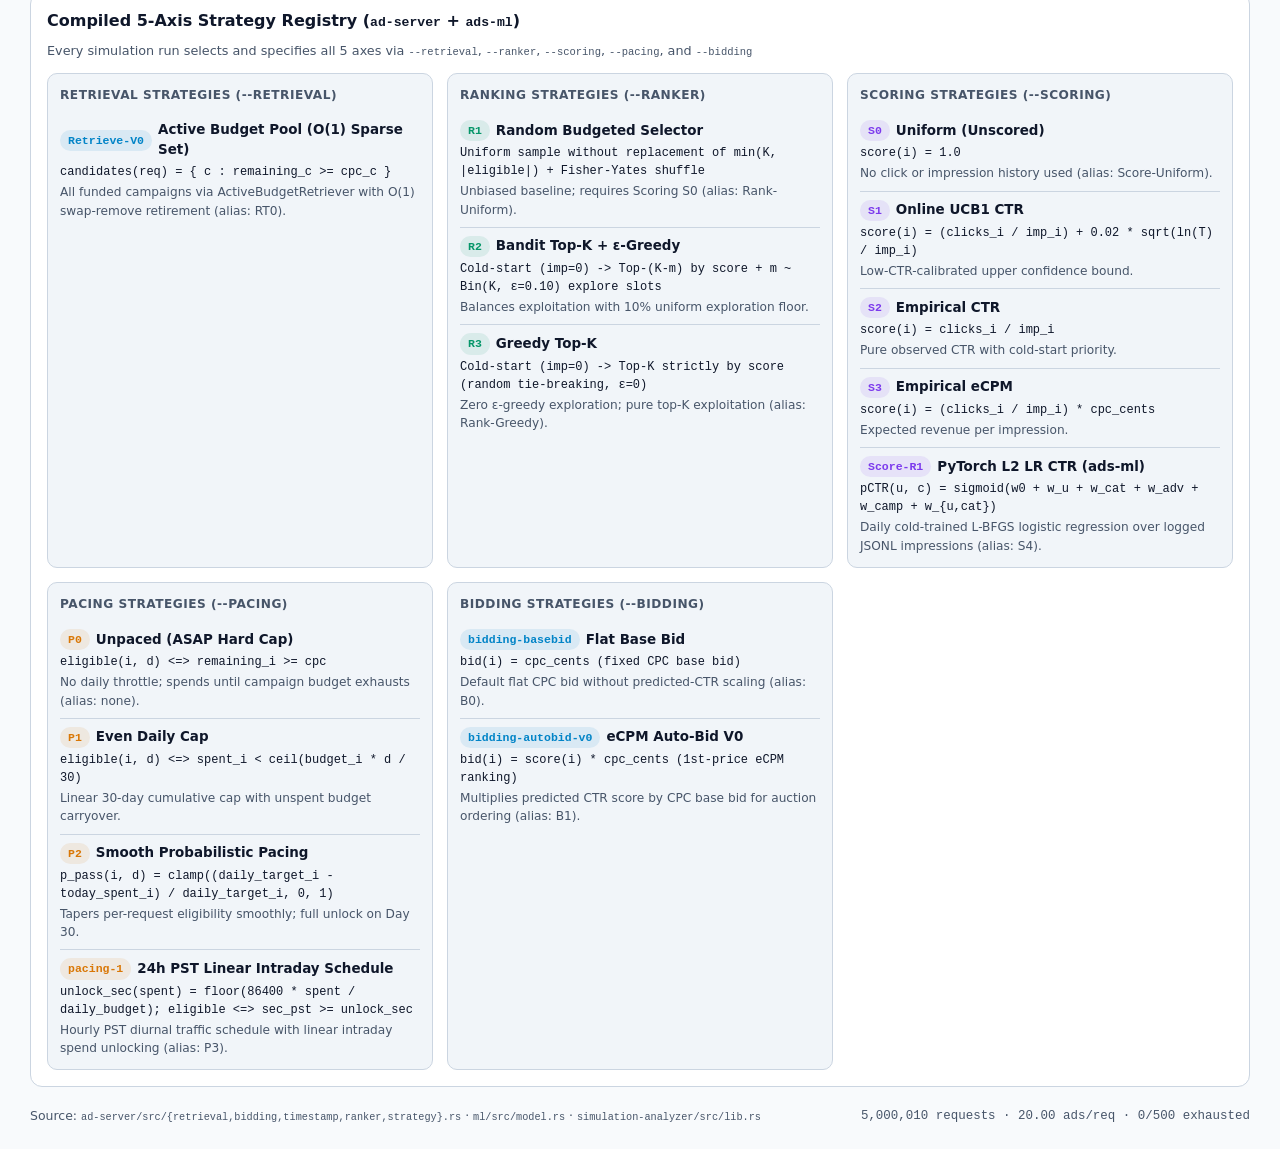
==== commit a077b02e: "Merge origin/master (PR #6 Retrieve-V0/ads-ml & PR #7 Pacing-1/bidding) into unified 5-axis workspac" ====
--- a/system-dashboard/index.html
+++ b/system-dashboard/index.html
@@ -125,7 +125,7 @@
     <header>
       <div>
         <h1>Ads-Simulator · System Strategy Dashboard</h1>
-        <p class="subtitle">Explicit 3-axis <code>ad-server</code> strategy contract (<strong>Ranking × Scoring × Pacing</strong>) — 30-day 100M-impression benchmark (500 campaigns · 50 advertisers · 1,000 shoppers · $1 CPC · Seed 42)</p>
+        <p class="subtitle">Explicit 5-axis <code>ad-server</code> + <code>ads-ml</code> strategy contract (<strong>Retrieval × Pacing × Bidding × Scoring × Ranking</strong>) — 30-day 100M-impression benchmark (500 campaigns · 50 advertisers · 1,000 shoppers · $1 CPC · Seed 42)</p>
       </div>
       <span class="run-pill mono">100,000,000 Impr · $10k–$100k/camp · $27.99M Pool</span>
     </header>
@@ -134,17 +134,19 @@
 
     <section class="card" style="padding: 0; overflow: hidden;">
       <div style="padding: 14px 16px; border-bottom: 1px solid var(--border); display: flex; justify-content: space-between; align-items: center; flex-wrap: wrap; gap: 8px;">
-        <strong>100M-Impression Benchmark Runs (Explicit Ranking · Scoring · Pacing)</strong>
-        <span style="font-size: 0.8rem; color: var(--muted);">Click any run row to inspect exact pipeline formula, delivery spread &amp; top campaigns</span>
+        <strong>100M-Impression Benchmark Runs (Explicit Retrieval · Ranking · Scoring · Pacing · Bidding)</strong>
+        <span style="font-size: 0.8rem; color: var(--muted);">Click any run row to inspect exact 5-axis pipeline formula, delivery spread &amp; top campaigns</span>
       </div>
       <div class="table-wrap">
         <table>
           <thead>
             <tr>
               <th>Run Profile</th>
+              <th>Retrieval</th>
               <th>Ranking</th>
               <th>Scoring</th>
               <th>Pacing</th>
+              <th>Bidding</th>
               <th>Slate</th>
               <th>Overall CTR</th>
               <th>CTR Lift</th>
@@ -152,7 +154,6 @@
               <th>eCPM</th>
               <th>Spend Gini</th>
               <th>Top-10%</th>
-              <th>Budget Util.</th>
               <th>Days Won</th>
             </tr>
           </thead>
@@ -186,35 +187,44 @@
 
     <section class="card">
       <div style="display:flex;justify-content:space-between;align-items:center;flex-wrap:wrap;gap:8px;margin-bottom:12px;">
-        <strong>Compiled 3-Axis Strategy Registry (<code>ad-server</code>)</strong>
-        <span style="font-size:0.8rem;color:var(--muted);">Every simulation run selects and specifies one strategy from each axis via <code>--ranker</code>, <code>--scoring</code>, and <code>--pacing</code></span>
+        <strong>Compiled 5-Axis Strategy Registry (<code>ad-server</code> + <code>ads-ml</code>)</strong>
+        <span style="font-size:0.8rem;color:var(--muted);">Every simulation run selects and specifies all 5 axes via <code>--retrieval</code>, <code>--ranker</code>, <code>--scoring</code>, <code>--pacing</code>, and <code>--bidding</code></span>
       </div>
       <div class="registry-grid" id="registry-grid"></div>
     </section>
 
     <footer>
-      <span>Source: <code>ad-server/src/ranker.rs</code> · <code>ad-server/src/strategy.rs</code> · <code>simulation-analyzer/src/lib.rs</code></span>
+      <span>Source: <code>ad-server/src/{retrieval,bidding,timestamp,ranker,strategy}.rs</code> · <code>ml/src/model.rs</code> · <code>simulation-analyzer/src/lib.rs</code></span>
       <span class="mono">5,000,010 requests · 20.00 ads/req · 0/500 exhausted</span>
     </footer>
   </div>
 
   <script>
     const REGISTRY = {
+      retrieval: [
+        { id: "Retrieve-V0", name: "Active Budget Pool (O(1) Sparse Set)", formula: "candidates(req) = { c : remaining_c >= cpc_c }", notes: "All funded campaigns via ActiveBudgetRetriever with O(1) swap-remove retirement (alias: RT0)." }
+      ],
       ranking: [
-        { id: "R1", name: "Random Budgeted Selector", formula: "Uniform sample without replacement of min(K, |eligible|) + Fisher-Yates shuffle", notes: "Unbiased baseline; requires Scoring S0." },
+        { id: "R1", name: "Random Budgeted Selector", formula: "Uniform sample without replacement of min(K, |eligible|) + Fisher-Yates shuffle", notes: "Unbiased baseline; requires Scoring S0 (alias: Rank-Uniform)." },
         { id: "R2", name: "Bandit Top-K + ε-Greedy", formula: "Cold-start (imp=0) -> Top-(K-m) by score + m ~ Bin(K, ε=0.10) explore slots", notes: "Balances exploitation with 10% uniform exploration floor." },
-        { id: "R3", name: "Greedy Top-K", formula: "Cold-start (imp=0) -> Top-K strictly by score (random tie-breaking, ε=0)", notes: "Zero ε-greedy exploration; pure top-K exploitation of chosen scorer." }
+        { id: "R3", name: "Greedy Top-K", formula: "Cold-start (imp=0) -> Top-K strictly by score (random tie-breaking, ε=0)", notes: "Zero ε-greedy exploration; pure top-K exploitation (alias: Rank-Greedy)." }
       ],
       scoring: [
-        { id: "S0", name: "Uniform (Unscored)", formula: "score(i) = 1.0", notes: "No click or impression history used." },
+        { id: "S0", name: "Uniform (Unscored)", formula: "score(i) = 1.0", notes: "No click or impression history used (alias: Score-Uniform)." },
         { id: "S1", name: "Online UCB1 CTR", formula: "score(i) = (clicks_i / imp_i) + 0.02 * sqrt(ln(T) / imp_i)", notes: "Low-CTR-calibrated upper confidence bound." },
         { id: "S2", name: "Empirical CTR", formula: "score(i) = clicks_i / imp_i", notes: "Pure observed CTR with cold-start priority." },
-        { id: "S3", name: "Empirical eCPM", formula: "score(i) = (clicks_i / imp_i) * cpc_cents", notes: "Expected revenue per impression." }
+        { id: "S3", name: "Empirical eCPM", formula: "score(i) = (clicks_i / imp_i) * cpc_cents", notes: "Expected revenue per impression." },
+        { id: "Score-R1", name: "PyTorch L2 LR CTR (ads-ml)", formula: "pCTR(u, c) = sigmoid(w0 + w_u + w_cat + w_adv + w_camp + w_{u,cat})", notes: "Daily cold-trained L-BFGS logistic regression over logged JSONL impressions (alias: S4)." }
       ],
       pacing: [
-        { id: "P0", name: "Unpaced (ASAP Hard Cap)", formula: "eligible(i, d) <=> remaining_i >= cpc", notes: "No daily throttle; spends until campaign budget exhausts." },
+        { id: "P0", name: "Unpaced (ASAP Hard Cap)", formula: "eligible(i, d) <=> remaining_i >= cpc", notes: "No daily throttle; spends until campaign budget exhausts (alias: none)." },
         { id: "P1", name: "Even Daily Cap", formula: "eligible(i, d) <=> spent_i < ceil(budget_i * d / 30)", notes: "Linear 30-day cumulative cap with unspent budget carryover." },
-        { id: "P2", name: "Smooth Probabilistic Pacing", formula: "p_pass(i, d) = clamp((daily_target_i - today_spent_i) / daily_target_i, 0, 1)", notes: "Tapers per-request eligibility smoothly; full unlock on Day 30." }
+        { id: "P2", name: "Smooth Probabilistic Pacing", formula: "p_pass(i, d) = clamp((daily_target_i - today_spent_i) / daily_target_i, 0, 1)", notes: "Tapers per-request eligibility smoothly; full unlock on Day 30." },
+        { id: "pacing-1", name: "24h PST Linear Intraday Schedule", formula: "unlock_sec(spent) = floor(86400 * spent / daily_budget); eligible <=> sec_pst >= unlock_sec", notes: "Hourly PST diurnal traffic schedule with linear intraday spend unlocking (alias: P3)." }
+      ],
+      bidding: [
+        { id: "bidding-basebid", name: "Flat Base Bid", formula: "bid(i) = cpc_cents (fixed CPC base bid)", notes: "Default flat CPC bid without predicted-CTR scaling (alias: B0)." },
+        { id: "bidding-autobid-v0", name: "eCPM Auto-Bid V0", formula: "bid(i) = score(i) * cpc_cents (1st-price eCPM ranking)", notes: "Multiplies predicted CTR score by CPC base bid for auction ordering (alias: B1)." }
       ]
     };
 
@@ -222,16 +232,18 @@
       metrics: {
         "R1/S0/P0": {
           id: "R1/S0/P0",
+          retrieval: "Retrieve-V0", retrievalName: "Active Budget Pool",
           ranking: "R1", rankingName: "Random Budgeted Selector",
           scoring: "S0", scoringName: "Uniform (Unscored)",
           pacing: "P0", pacingName: "Unpaced (ASAP Hard Cap)",
+          bidding: "bidding-basebid", biddingName: "Flat Base Bid",
           slate: 20,
           ctr: 0.2010, spend: "$201,037.00", clicks: "201,037", ecpm: "$2.01",
           gini: "0.094", top10: "12.9%", util: "0.72%", exhausted: "0 / 500", zeroClick: 0,
           impRange: "198,915 – 201,271 (median 199,991, σ 416)",
           maxUtil: "4.30% (advertiser-07-campaign-06)",
           daysWon: "0 / 30", runtime: "55s",
-          cli: "sim-agent --ranker R1 --scoring S0 --pacing P0 --impressions 100000000",
+          cli: "sim-agent --retrieval Retrieve-V0 --ranker R1 --scoring S0 --pacing P0 --bidding bidding-basebid --impressions 100000000",
           notes: "Unbiased uniform baseline. Every campaign receives ~200,000 impressions (σ = 416), converging tightly to the 0.201% population-average CTR with minimal spend dispersion (Gini 0.094).",
           dailyCtr: [0.2046,0.1965,0.2007,0.2004,0.2006,0.1987,0.2005,0.1973,0.1998,0.2004,0.2011,0.2043,0.2002,0.2020,0.2005,0.2021,0.1999,0.1981,0.2016,0.2025,0.1999,0.2054,0.2032,0.2070,0.2023,0.1997,0.1993,0.1998,0.2011,0.2019],
           dailySpend: [6820,6549,6691,6681,6687,6624,6684,6577,6659,6679,6704,6810,6672,6733,6682,6737,6663,6602,6721,6750,6662,6847,6772,6901,6742,6655,6642,6659,6702,6730],
@@ -243,16 +255,18 @@
         },
         "R2/S1/P0": {
           id: "R2/S1/P0",
+          retrieval: "Retrieve-V0", retrievalName: "Active Budget Pool",
           ranking: "R2", rankingName: "Bandit Top-K + ε-Greedy",
           scoring: "S1", scoringName: "Online UCB1 CTR",
           pacing: "P0", pacingName: "Unpaced (ASAP Hard Cap)",
+          bidding: "bidding-basebid", biddingName: "Flat Base Bid",
           slate: 20,
           ctr: 0.2463, spend: "$246,279.00", clicks: "246,279", ecpm: "$2.46",
           gini: "0.837", top10: "82.7%", util: "0.88%", exhausted: "0 / 500", zeroClick: 0,
           impRange: "20,651 – 4,837,518 (median 36,321, σ 698,397)",
           maxUtil: "66.76% (advertiser-40-campaign-06, $9,532 / $14,278)",
           daysWon: "30 / 30", runtime: "200s",
-          cli: "sim-agent --ranker R2 --scoring S1 --pacing P0 --impressions 100000000",
+          cli: "sim-agent --retrieval Retrieve-V0 --ranker R2 --scoring S1 --pacing P0 --bidding bidding-basebid --impressions 100000000",
           notes: "User-blind UCB1 bandit with 10% ε-greedy exploration and unpaced hard-cap delivery. Locks onto highest-popularity categories (cat-008, cat-094, cat-036), lifting CTR +22.54% and saturating the ~0.252% user-blind ceiling by Day 16 (Days 16–30 avg: 0.2514%).",
           dailyCtr: [0.2202,0.2296,0.2337,0.2416,0.2388,0.2359,0.2463,0.2437,0.2474,0.2462,0.2483,0.2479,0.2441,0.2482,0.2496,0.2500,0.2506,0.2516,0.2509,0.2482,0.2480,0.2530,0.2480,0.2544,0.2529,0.2512,0.2494,0.2527,0.2533,0.2528],
           dailySpend: [7340,7655,7791,8054,7959,7862,8209,8123,8247,8207,8278,8262,8136,8273,8319,8333,8352,8388,8364,8272,8268,8433,8267,8481,8430,8373,8313,8422,8443,8425],
@@ -276,9 +290,9 @@
 
       document.getElementById("kpi-strip").innerHTML = `
         <div class="card">
-          <div class="kpi-label">Registered Strategy Axes</div>
-          <div class="kpi-value">3 × 4 × 3</div>
-          <div class="kpi-sub">3 Ranking (R1–R3) · 4 Scoring (S0–S3) · 3 Pacing (P0–P2)</div>
+          <div class="kpi-label">Registered 5-Axis Stack</div>
+          <div class="kpi-value">1 × 3 × 5 × 4 × 2</div>
+          <div class="kpi-sub">1 Retrieval · 3 Ranking · 5 Scoring · 4 Pacing · 2 Bidding</div>
         </div>
         <div class="card">
           <div class="kpi-label">Best Overall CTR (100M)</div>
@@ -308,9 +322,11 @@
         tr.className = "clickable" + (id === selectedRun ? " selected" : "");
         tr.innerHTML = `
           <td><strong class="mono">${m.id}</strong><div style="font-size:0.75rem;color:var(--muted);">Runtime ${m.runtime}</div></td>
+          <td><span class="badge badge-primary mono">${m.retrieval}</span><div style="font-size:0.75rem;color:var(--muted);margin-top:2px;">${m.retrievalName}</div></td>
           <td><span class="badge badge-success mono">${m.ranking}</span><div style="font-size:0.75rem;color:var(--muted);margin-top:2px;">${m.rankingName}</div></td>
           <td><span class="badge badge-purple mono">${m.scoring}</span><div style="font-size:0.75rem;color:var(--muted);margin-top:2px;">${m.scoringName}</div></td>
           <td><span class="badge badge-warning mono">${m.pacing}</span><div style="font-size:0.75rem;color:var(--muted);margin-top:2px;">${m.pacingName}</div></td>
+          <td><span class="badge badge-primary mono">${m.bidding}</span><div style="font-size:0.75rem;color:var(--muted);margin-top:2px;">${m.biddingName}</div></td>
           <td class="mono">${m.slate}</td>
           <td class="mono"><strong>${m.ctr.toFixed(4)}%</strong></td>
           <td>${lift}</td>
@@ -318,7 +334,6 @@
           <td class="mono">${m.ecpm}</td>
           <td class="mono">${m.gini}</td>
           <td class="mono">${m.top10}</td>
-          <td class="mono">${m.util}</td>
           <td class="mono">${m.daysWon}</td>
         `;
         tr.addEventListener("click", () => { selectedRun = id; render(); });
@@ -329,20 +344,23 @@
       document.getElementById("detail-panel").innerHTML = `
         <div style="display:flex;justify-content:space-between;align-items:center;flex-wrap:wrap;gap:8px;">
           <div style="display:flex;align-items:center;gap:6px;flex-wrap:wrap;">
+            <span class="badge badge-primary mono">${sel.retrieval}</span>
             <span class="badge badge-success mono">Ranking ${sel.ranking}</span>
             <span class="badge badge-purple mono">Scoring ${sel.scoring}</span>
             <span class="badge badge-warning mono">Pacing ${sel.pacing}</span>
-            <strong style="margin-left:6px;font-size:1.02rem;">${sel.rankingName} · ${sel.scoringName} · ${sel.pacingName}</strong>
+            <span class="badge badge-primary mono">${sel.bidding}</span>
           </div>
           <code style="color:var(--muted);">${sel.cli}</code>
         </div>
         <p style="margin:10px 0 0;color:var(--muted);font-size:0.89rem;">${sel.notes}</p>
         <div class="detail-grid">
           <div class="detail-box">
-            <h3>Active Strategy Triple</h3>
-            <div><strong>Ranking (${sel.ranking}):</strong> ${REGISTRY.ranking.find((x) => x.id === sel.ranking).formula}</div>
+            <h3>Active 5-Axis Strategy Stack</h3>
+            <div><strong>Retrieval (${sel.retrieval}):</strong> ${REGISTRY.retrieval.find((x) => x.id === sel.retrieval).formula}</div>
+            <div style="margin-top:4px;"><strong>Ranking (${sel.ranking}):</strong> ${REGISTRY.ranking.find((x) => x.id === sel.ranking).formula}</div>
             <div style="margin-top:4px;"><strong>Scoring (${sel.scoring}):</strong> ${REGISTRY.scoring.find((x) => x.id === sel.scoring).formula}</div>
             <div style="margin-top:4px;"><strong>Pacing (${sel.pacing}):</strong> ${REGISTRY.pacing.find((x) => x.id === sel.pacing).formula}</div>
+            <div style="margin-top:4px;"><strong>Bidding (${sel.bidding}):</strong> ${REGISTRY.bidding.find((x) => x.id === sel.bidding).formula}</div>
           </div>
           <div class="detail-box">
             <h3>Delivery Distribution (100M Impr)</h3>
@@ -360,9 +378,11 @@
       `;
 
       document.getElementById("registry-grid").innerHTML = [
+        { title: "Retrieval Strategies (--retrieval)", badge: "badge-primary", items: REGISTRY.retrieval },
         { title: "Ranking Strategies (--ranker)", badge: "badge-success", items: REGISTRY.ranking },
         { title: "Scoring Strategies (--scoring)", badge: "badge-purple", items: REGISTRY.scoring },
-        { title: "Pacing Strategies (--pacing)", badge: "badge-warning", items: REGISTRY.pacing }
+        { title: "Pacing Strategies (--pacing)", badge: "badge-warning", items: REGISTRY.pacing },
+        { title: "Bidding Strategies (--bidding)", badge: "badge-primary", items: REGISTRY.bidding }
       ].map((grp) => `
         <div class="detail-box">
           <h3>${grp.title}</h3>
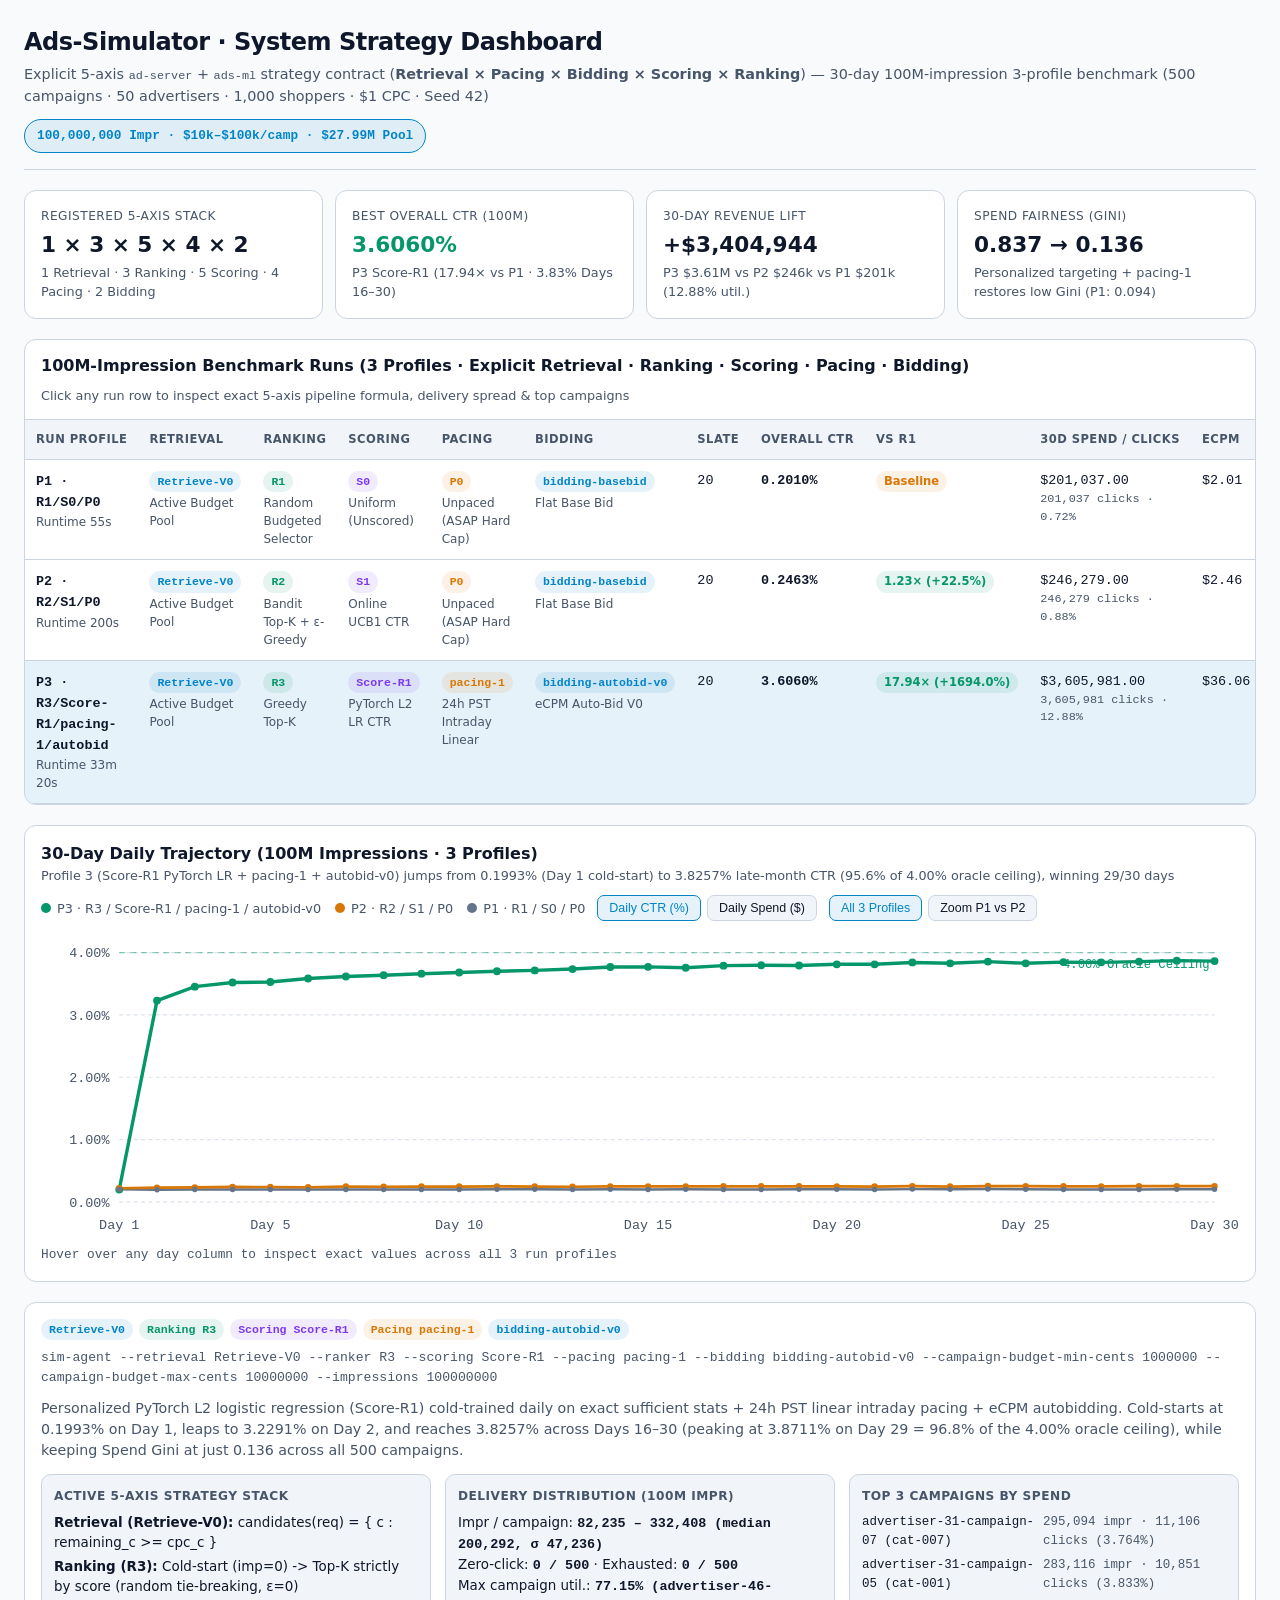
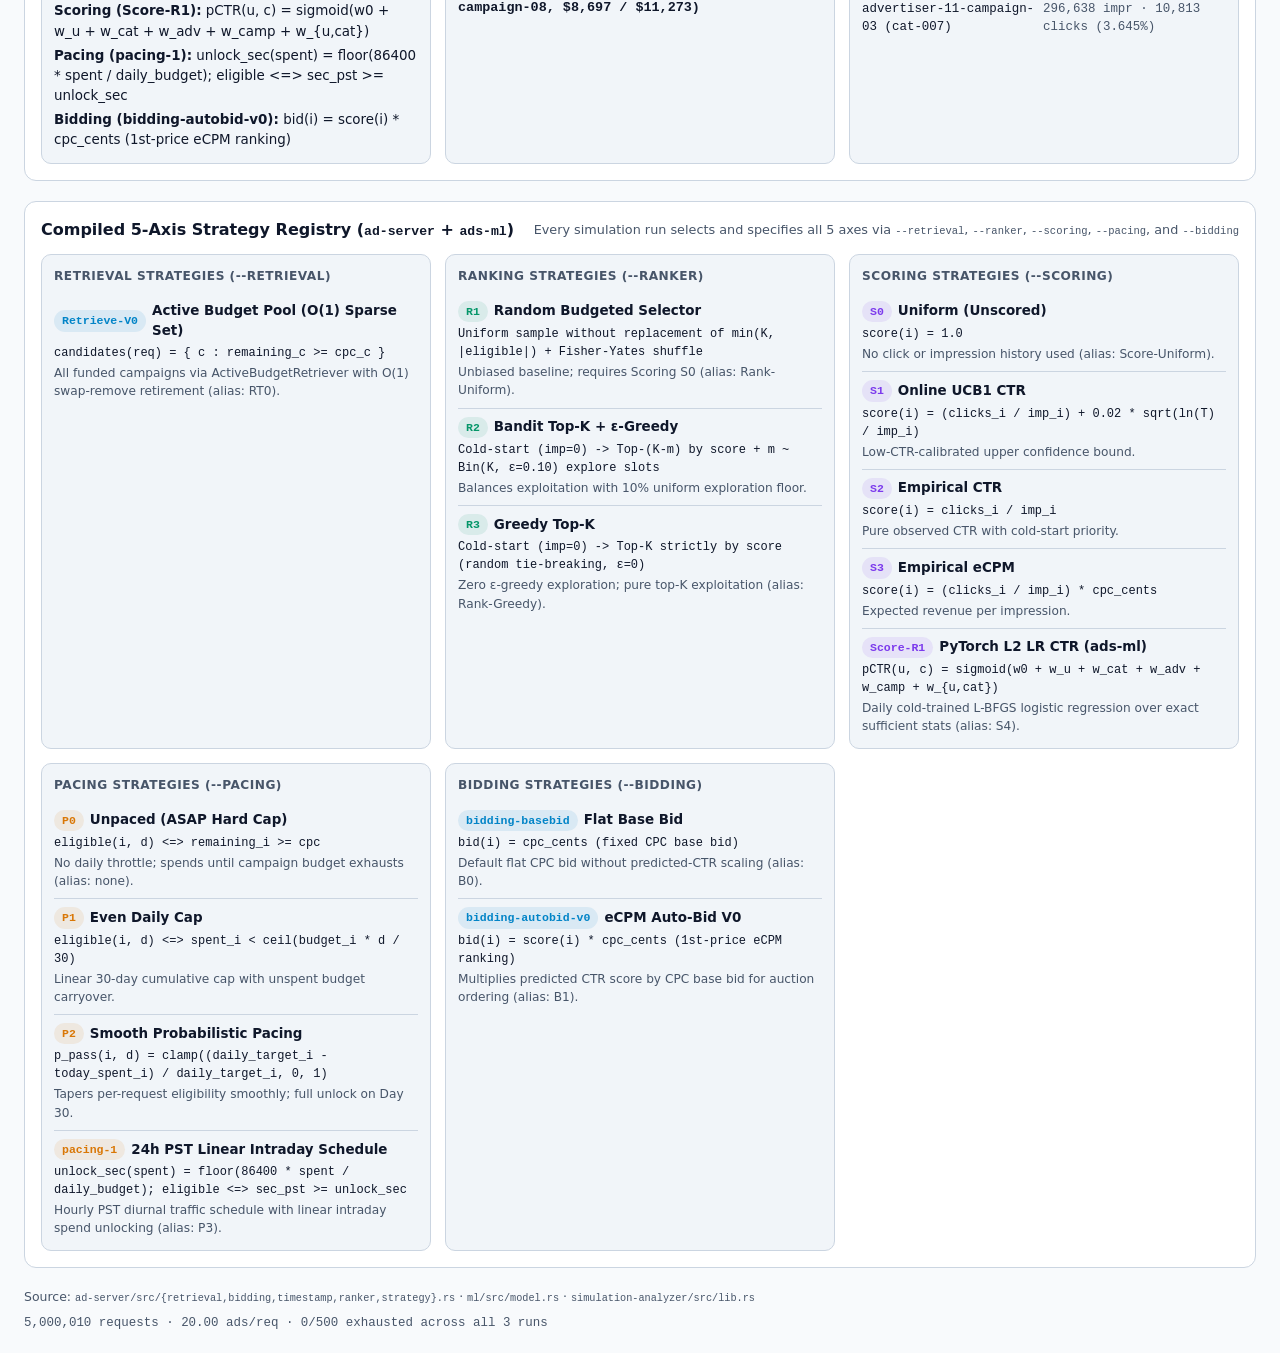
==== commit 39cb3ac8: "Fix Score-R1 category scoring table, add sufficient-stats training path, and add 3rd 100M benchmark " ====
--- a/system-dashboard/index.html
+++ b/system-dashboard/index.html
@@ -3,7 +3,7 @@
 <head>
   <meta charset="UTF-8" />
   <meta name="viewport" content="width=device-width, initial-scale=1.0" />
-  <title>Ads-Simulator — System Strategy Dashboard (100M Impressions)</title>
+  <title>Ads-Simulator — System Strategy Dashboard (100M Impressions · 3 Profiles)</title>
   <style>
     :root {
       --bg: #0f172a;
@@ -21,7 +21,8 @@
       --purple: #a78bfa;
       --purple-bg: rgba(167, 139, 250, 0.14);
       --r1: #94a3b8;
-      --r2: #34d399;
+      --r2: #fbbf24;
+      --r3: #34d399;
     }
     @media (prefers-color-scheme: light) {
       :root {
@@ -40,7 +41,8 @@
         --purple: #7c3aed;
         --purple-bg: rgba(124, 58, 237, 0.10);
         --r1: #64748b;
-        --r2: #059669;
+        --r2: #d97706;
+        --r3: #059669;
       }
     }
     * { box-sizing: border-box; }
@@ -52,7 +54,7 @@
       color: var(--text);
       line-height: 1.5;
     }
-    .container { max-width: 1220px; margin: 0 auto; display: flex; flex-direction: column; gap: 20px; }
+    .container { max-width: 1260px; margin: 0 auto; display: flex; flex-direction: column; gap: 20px; }
     header {
       display: flex; flex-wrap: wrap; align-items: flex-end; justify-content: space-between; gap: 12px;
       padding-bottom: 16px; border-bottom: 1px solid var(--border);
@@ -80,8 +82,8 @@
     .kpi-value { font-size: 1.35rem; font-weight: 700; font-variant-numeric: tabular-nums; margin-top: 4px; }
     .kpi-sub { font-size: 0.8rem; color: var(--muted); margin-top: 2px; }
     .table-wrap { overflow-x: auto; }
-    table { width: 100%; border-collapse: collapse; font-size: 0.85rem; }
-    th, td { text-align: left; padding: 11px 12px; border-bottom: 1px solid var(--border); vertical-align: top; }
+    table { width: 100%; border-collapse: collapse; font-size: 0.84rem; }
+    th, td { text-align: left; padding: 11px 11px; border-bottom: 1px solid var(--border); vertical-align: top; }
     th {
       font-size: 0.72rem; text-transform: uppercase; letter-spacing: 0.04em; color: var(--muted);
       background: var(--surface-alt); white-space: nowrap;
@@ -101,7 +103,7 @@
       display: flex; justify-content: space-between; align-items: center; flex-wrap: wrap; gap: 10px;
       margin-bottom: 12px;
     }
-    .legend { display: flex; align-items: center; gap: 14px; font-size: 0.8rem; color: var(--muted); }
+    .legend { display: flex; align-items: center; gap: 14px; font-size: 0.8rem; color: var(--muted); flex-wrap: wrap; }
     .legend-item { display: inline-flex; align-items: center; gap: 6px; }
     .swatch { width: 10px; height: 10px; border-radius: 999px; display: inline-block; }
     .chart-readout {
@@ -125,7 +127,7 @@
     <header>
       <div>
         <h1>Ads-Simulator · System Strategy Dashboard</h1>
-        <p class="subtitle">Explicit 5-axis <code>ad-server</code> + <code>ads-ml</code> strategy contract (<strong>Retrieval × Pacing × Bidding × Scoring × Ranking</strong>) — 30-day 100M-impression benchmark (500 campaigns · 50 advertisers · 1,000 shoppers · $1 CPC · Seed 42)</p>
+        <p class="subtitle">Explicit 5-axis <code>ad-server</code> + <code>ads-ml</code> strategy contract (<strong>Retrieval × Pacing × Bidding × Scoring × Ranking</strong>) — 30-day 100M-impression 3-profile benchmark (500 campaigns · 50 advertisers · 1,000 shoppers · $1 CPC · Seed 42)</p>
       </div>
       <span class="run-pill mono">100,000,000 Impr · $10k–$100k/camp · $27.99M Pool</span>
     </header>
@@ -134,7 +136,7 @@
 
     <section class="card" style="padding: 0; overflow: hidden;">
       <div style="padding: 14px 16px; border-bottom: 1px solid var(--border); display: flex; justify-content: space-between; align-items: center; flex-wrap: wrap; gap: 8px;">
-        <strong>100M-Impression Benchmark Runs (Explicit Retrieval · Ranking · Scoring · Pacing · Bidding)</strong>
+        <strong>100M-Impression Benchmark Runs (3 Profiles · Explicit Retrieval · Ranking · Scoring · Pacing · Bidding)</strong>
         <span style="font-size: 0.8rem; color: var(--muted);">Click any run row to inspect exact 5-axis pipeline formula, delivery spread &amp; top campaigns</span>
       </div>
       <div class="table-wrap">
@@ -149,7 +151,7 @@
               <th>Bidding</th>
               <th>Slate</th>
               <th>Overall CTR</th>
-              <th>CTR Lift</th>
+              <th>vs R1</th>
               <th>30d Spend / Clicks</th>
               <th>eCPM</th>
               <th>Spend Gini</th>
@@ -165,22 +167,27 @@
     <section class="card">
       <div class="chart-header">
         <div>
-          <strong>30-Day Daily Trajectory (100M Impressions)</strong>
-          <div style="font-size:0.8rem;color:var(--muted);">R2/S1/P0 converges from 0.2202% (Day 1) to a 0.2514% late-month plateau (Days 16–30), winning all 30/30 days</div>
-        </div>
-        <div style="display:flex;align-items:center;gap:14px;flex-wrap:wrap;">
+          <strong>30-Day Daily Trajectory (100M Impressions · 3 Profiles)</strong>
+          <div style="font-size:0.8rem;color:var(--muted);">Profile 3 (Score-R1 PyTorch LR + pacing-1 + autobid-v0) jumps from 0.1993% (Day 1 cold-start) to 3.8257% late-month CTR (95.6% of 4.00% oracle ceiling), winning 29/30 days</div>
+        </div>
+        <div style="display:flex;align-items:center;gap:12px;flex-wrap:wrap;">
           <div class="legend">
-            <span class="legend-item"><span class="swatch" style="background:var(--r2);"></span>R2 · S1 · P0 (UCB1 + ε)</span>
-            <span class="legend-item"><span class="swatch" style="background:var(--r1);"></span>R1 · S0 · P0 (Random)</span>
+            <span class="legend-item"><span class="swatch" style="background:var(--r3);"></span>P3 · R3 / Score-R1 / pacing-1 / autobid-v0</span>
+            <span class="legend-item"><span class="swatch" style="background:var(--r2);"></span>P2 · R2 / S1 / P0</span>
+            <span class="legend-item"><span class="swatch" style="background:var(--r1);"></span>P1 · R1 / S0 / P0</span>
           </div>
           <div class="controls" role="group" aria-label="Chart metric">
             <button class="btn active" data-metric="ctr">Daily CTR (%)</button>
             <button class="btn" data-metric="spend">Daily Spend ($)</button>
           </div>
+          <div class="controls" role="group" aria-label="Chart view">
+            <button class="btn active" data-scope="all">All 3 Profiles</button>
+            <button class="btn" data-scope="baseline">Zoom P1 vs P2</button>
+          </div>
         </div>
       </div>
       <div id="chart-container" style="width:100%;"></div>
-      <div class="chart-readout mono" id="chart-readout">Hover over any day column to inspect exact R1/S0/P0 vs R2/S1/P0 values</div>
+      <div class="chart-readout mono" id="chart-readout">Hover over any day column to inspect exact values across all 3 run profiles</div>
     </section>
 
     <section class="card" id="detail-panel"></section>
@@ -195,7 +202,7 @@
 
     <footer>
       <span>Source: <code>ad-server/src/{retrieval,bidding,timestamp,ranker,strategy}.rs</code> · <code>ml/src/model.rs</code> · <code>simulation-analyzer/src/lib.rs</code></span>
-      <span class="mono">5,000,010 requests · 20.00 ads/req · 0/500 exhausted</span>
+      <span class="mono">5,000,010 requests · 20.00 ads/req · 0/500 exhausted across all 3 runs</span>
     </footer>
   </div>
 
@@ -214,7 +221,7 @@
         { id: "S1", name: "Online UCB1 CTR", formula: "score(i) = (clicks_i / imp_i) + 0.02 * sqrt(ln(T) / imp_i)", notes: "Low-CTR-calibrated upper confidence bound." },
         { id: "S2", name: "Empirical CTR", formula: "score(i) = clicks_i / imp_i", notes: "Pure observed CTR with cold-start priority." },
         { id: "S3", name: "Empirical eCPM", formula: "score(i) = (clicks_i / imp_i) * cpc_cents", notes: "Expected revenue per impression." },
-        { id: "Score-R1", name: "PyTorch L2 LR CTR (ads-ml)", formula: "pCTR(u, c) = sigmoid(w0 + w_u + w_cat + w_adv + w_camp + w_{u,cat})", notes: "Daily cold-trained L-BFGS logistic regression over logged JSONL impressions (alias: S4)." }
+        { id: "Score-R1", name: "PyTorch L2 LR CTR (ads-ml)", formula: "pCTR(u, c) = sigmoid(w0 + w_u + w_cat + w_adv + w_camp + w_{u,cat})", notes: "Daily cold-trained L-BFGS logistic regression over exact sufficient stats (alias: S4)." }
       ],
       pacing: [
         { id: "P0", name: "Unpaced (ASAP Hard Cap)", formula: "eligible(i, d) <=> remaining_i >= cpc", notes: "No daily throttle; spends until campaign budget exhausts (alias: none)." },
@@ -230,8 +237,8 @@
 
     const BENCHMARK = {
       metrics: {
-        "R1/S0/P0": {
-          id: "R1/S0/P0",
+        "P1 · R1/S0/P0": {
+          id: "P1 · R1/S0/P0",
           retrieval: "Retrieve-V0", retrievalName: "Active Budget Pool",
           ranking: "R1", rankingName: "Random Budgeted Selector",
           scoring: "S0", scoringName: "Uniform (Unscored)",
@@ -240,11 +247,11 @@
           slate: 20,
           ctr: 0.2010, spend: "$201,037.00", clicks: "201,037", ecpm: "$2.01",
           gini: "0.094", top10: "12.9%", util: "0.72%", exhausted: "0 / 500", zeroClick: 0,
-          impRange: "198,915 – 201,271 (median 199,991, σ 416)",
+          impRange: "198,915 – 201,271 (median 199,991, σ 415)",
           maxUtil: "4.30% (advertiser-07-campaign-06)",
           daysWon: "0 / 30", runtime: "55s",
-          cli: "sim-agent --retrieval Retrieve-V0 --ranker R1 --scoring S0 --pacing P0 --bidding bidding-basebid --impressions 100000000",
-          notes: "Unbiased uniform baseline. Every campaign receives ~200,000 impressions (σ = 416), converging tightly to the 0.201% population-average CTR with minimal spend dispersion (Gini 0.094).",
+          cli: "sim-agent --retrieval Retrieve-V0 --ranker R1 --scoring S0 --pacing P0 --bidding bidding-basebid --campaign-budget-min-cents 1000000 --campaign-budget-max-cents 10000000 --impressions 100000000",
+          notes: "Unbiased uniform baseline. Every campaign receives ~200,000 impressions (σ = 415), converging tightly to the 0.201% population-average CTR with minimal spend dispersion (Gini 0.094).",
           dailyCtr: [0.2046,0.1965,0.2007,0.2004,0.2006,0.1987,0.2005,0.1973,0.1998,0.2004,0.2011,0.2043,0.2002,0.2020,0.2005,0.2021,0.1999,0.1981,0.2016,0.2025,0.1999,0.2054,0.2032,0.2070,0.2023,0.1997,0.1993,0.1998,0.2011,0.2019],
           dailySpend: [6820,6549,6691,6681,6687,6624,6684,6577,6659,6679,6704,6810,6672,6733,6682,6737,6663,6602,6721,6750,6662,6847,6772,6901,6742,6655,6642,6659,6702,6730],
           topCamps: [
@@ -253,8 +260,8 @@
             { id: "advertiser-10-campaign-08", cat: "cat-094", stat: "200,457 impr · 550 clicks (0.274%)" }
           ]
         },
-        "R2/S1/P0": {
-          id: "R2/S1/P0",
+        "P2 · R2/S1/P0": {
+          id: "P2 · R2/S1/P0",
           retrieval: "Retrieve-V0", retrievalName: "Active Budget Pool",
           ranking: "R2", rankingName: "Bandit Top-K + ε-Greedy",
           scoring: "S1", scoringName: "Online UCB1 CTR",
@@ -263,11 +270,11 @@
           slate: 20,
           ctr: 0.2463, spend: "$246,279.00", clicks: "246,279", ecpm: "$2.46",
           gini: "0.837", top10: "82.7%", util: "0.88%", exhausted: "0 / 500", zeroClick: 0,
-          impRange: "20,651 – 4,837,518 (median 36,321, σ 698,397)",
+          impRange: "20,651 – 4,837,518 (median 36,321, σ 697,698)",
           maxUtil: "66.76% (advertiser-40-campaign-06, $9,532 / $14,278)",
-          daysWon: "30 / 30", runtime: "200s",
-          cli: "sim-agent --retrieval Retrieve-V0 --ranker R2 --scoring S1 --pacing P0 --bidding bidding-basebid --impressions 100000000",
-          notes: "User-blind UCB1 bandit with 10% ε-greedy exploration and unpaced hard-cap delivery. Locks onto highest-popularity categories (cat-008, cat-094, cat-036), lifting CTR +22.54% and saturating the ~0.252% user-blind ceiling by Day 16 (Days 16–30 avg: 0.2514%).",
+          daysWon: "1 / 30", runtime: "200s",
+          cli: "sim-agent --retrieval Retrieve-V0 --ranker R2 --scoring S1 --pacing P0 --bidding bidding-basebid --campaign-budget-min-cents 1000000 --campaign-budget-max-cents 10000000 --impressions 100000000",
+          notes: "User-blind UCB1 bandit with 10% ε-greedy exploration. Wins Day 1 (0.2202%) via online intra-day learning, then saturates the ~0.252% user-blind ceiling (Days 16–30 avg: 0.2514%) while heavily concentrating spend (Gini 0.837, top-10% share 82.7%).",
           dailyCtr: [0.2202,0.2296,0.2337,0.2416,0.2388,0.2359,0.2463,0.2437,0.2474,0.2462,0.2483,0.2479,0.2441,0.2482,0.2496,0.2500,0.2506,0.2516,0.2509,0.2482,0.2480,0.2530,0.2480,0.2544,0.2529,0.2512,0.2494,0.2527,0.2533,0.2528],
           dailySpend: [7340,7655,7791,8054,7959,7862,8209,8123,8247,8207,8278,8262,8136,8273,8319,8333,8352,8388,8364,8272,8268,8433,8267,8481,8430,8373,8313,8422,8443,8425],
           topCamps: [
@@ -275,18 +282,43 @@
             { id: "advertiser-20-campaign-03", cat: "cat-094", stat: "4,837,518 impr · 12,641 clicks (0.261%)" },
             { id: "advertiser-04-campaign-05", cat: "cat-036", stat: "4,834,110 impr · 12,458 clicks (0.258%)" }
           ]
+        },
+        "P3 · R3/Score-R1/pacing-1/autobid": {
+          id: "P3 · R3/Score-R1/pacing-1/autobid",
+          retrieval: "Retrieve-V0", retrievalName: "Active Budget Pool",
+          ranking: "R3", rankingName: "Greedy Top-K",
+          scoring: "Score-R1", scoringName: "PyTorch L2 LR CTR",
+          pacing: "pacing-1", pacingName: "24h PST Intraday Linear",
+          bidding: "bidding-autobid-v0", biddingName: "eCPM Auto-Bid V0",
+          slate: 20,
+          ctr: 3.6060, spend: "$3,605,981.00", clicks: "3,605,981", ecpm: "$36.06",
+          gini: "0.136", top10: "14.2%", util: "12.88%", exhausted: "0 / 500", zeroClick: 0,
+          impRange: "82,235 – 332,408 (median 200,292, σ 47,236)",
+          maxUtil: "77.15% (advertiser-46-campaign-08, $8,697 / $11,273)",
+          daysWon: "29 / 30", runtime: "33m 20s",
+          cli: "sim-agent --retrieval Retrieve-V0 --ranker R3 --scoring Score-R1 --pacing pacing-1 --bidding bidding-autobid-v0 --campaign-budget-min-cents 1000000 --campaign-budget-max-cents 10000000 --impressions 100000000",
+          notes: "Personalized PyTorch L2 logistic regression (Score-R1) cold-trained daily on exact sufficient stats + 24h PST linear intraday pacing + eCPM autobidding. Cold-starts at 0.1993% on Day 1, leaps to 3.2291% on Day 2, and reaches 3.8257% across Days 16–30 (peaking at 3.8711% on Day 29 = 96.8% of the 4.00% oracle ceiling), while keeping Spend Gini at just 0.136 across all 500 campaigns.",
+          dailyCtr: [0.1993,3.2291,3.4521,3.5201,3.5282,3.5838,3.6151,3.6366,3.6612,3.6799,3.7009,3.7141,3.7344,3.7687,3.7697,3.7578,3.7901,3.7952,3.7913,3.8111,3.8115,3.8402,3.8282,3.8540,3.8282,3.8468,3.8431,3.8546,3.8711,3.8628],
+          dailySpend: [6645,107637,115071,117337,117608,119461,120505,121221,122040,122664,123364,123803,124480,125624,125657,125259,126338,126506,126375,127038,127050,128007,127607,128467,127608,128225,128104,128486,129035,128759],
+          topCamps: [
+            { id: "advertiser-31-campaign-07", cat: "cat-007", stat: "295,094 impr · 11,106 clicks (3.764%)" },
+            { id: "advertiser-31-campaign-05", cat: "cat-001", stat: "283,116 impr · 10,851 clicks (3.833%)" },
+            { id: "advertiser-11-campaign-03", cat: "cat-007", stat: "296,638 impr · 10,813 clicks (3.645%)" }
+          ]
         }
       }
     };
 
-    const RUN_ORDER = ["R1/S0/P0", "R2/S1/P0"];
-    let selectedRun = "R2/S1/P0";
+    const RUN_ORDER = ["P1 · R1/S0/P0", "P2 · R2/S1/P0", "P3 · R3/Score-R1/pacing-1/autobid"];
+    let selectedRun = "P3 · R3/Score-R1/pacing-1/autobid";
     let chartMetric = "ctr";
+    let chartScope = "all";
 
     function render() {
-      const r1 = BENCHMARK.metrics["R1/S0/P0"];
-      const r2 = BENCHMARK.metrics["R2/S1/P0"];
-      const liftPct = ((r2.ctr / r1.ctr) - 1) * 100;
+      const r1 = BENCHMARK.metrics["P1 · R1/S0/P0"];
+      const r2 = BENCHMARK.metrics["P2 · R2/S1/P0"];
+      const r3 = BENCHMARK.metrics["P3 · R3/Score-R1/pacing-1/autobid"];
+      const r3Mult = r3.ctr / r1.ctr;
 
       document.getElementById("kpi-strip").innerHTML = `
         <div class="card">
@@ -296,18 +328,18 @@
         </div>
         <div class="card">
           <div class="kpi-label">Best Overall CTR (100M)</div>
-          <div class="kpi-value" style="color: var(--success);">${r2.ctr.toFixed(4)}%</div>
-          <div class="kpi-sub">R2/S1/P0 (+${liftPct.toFixed(2)}% vs R1/S0/P0 ${r1.ctr.toFixed(4)}%)</div>
+          <div class="kpi-value" style="color: var(--success);">${r3.ctr.toFixed(4)}%</div>
+          <div class="kpi-sub">P3 Score-R1 (${r3Mult.toFixed(2)}× vs P1 · 3.83% Days 16–30)</div>
         </div>
         <div class="card">
           <div class="kpi-label">30-Day Revenue Lift</div>
-          <div class="kpi-value">+$45,242</div>
-          <div class="kpi-sub">R2/S1/P0 $246,279 vs R1/S0/P0 $201,037</div>
+          <div class="kpi-value">+$3,404,944</div>
+          <div class="kpi-sub">P3 $3.61M vs P2 $246k vs P1 $201k (12.88% util.)</div>
         </div>
         <div class="card">
-          <div class="kpi-label">Concentration Shift</div>
-          <div class="kpi-value">${r1.gini} &rarr; ${r2.gini}</div>
-          <div class="kpi-sub">Spend Gini · Top-10% share ${r1.top10} &rarr; ${r2.top10}</div>
+          <div class="kpi-label">Spend Fairness (Gini)</div>
+          <div class="kpi-value">${r2.gini} &rarr; ${r3.gini}</div>
+          <div class="kpi-sub">Personalized targeting + pacing-1 restores low Gini (P1: ${r1.gini})</div>
         </div>
       `;
 
@@ -315,9 +347,9 @@
       tbody.innerHTML = "";
       for (const id of RUN_ORDER) {
         const m = BENCHMARK.metrics[id];
-        const lift = id === "R1/S0/P0"
+        const lift = id === "P1 · R1/S0/P0"
           ? `<span class="badge badge-warning">Baseline</span>`
-          : `<span class="badge badge-success">+${(((m.ctr / r1.ctr) - 1) * 100).toFixed(2)}%</span>`;
+          : `<span class="badge badge-success">${(m.ctr / r1.ctr).toFixed(2)}× (+${(((m.ctr / r1.ctr) - 1) * 100).toFixed(1)}%)</span>`;
         const tr = document.createElement("tr");
         tr.className = "clickable" + (id === selectedRun ? " selected" : "");
         tr.innerHTML = `
@@ -330,7 +362,7 @@
           <td class="mono">${m.slate}</td>
           <td class="mono"><strong>${m.ctr.toFixed(4)}%</strong></td>
           <td>${lift}</td>
-          <td class="mono">${m.spend}<div style="font-size:0.74rem;color:var(--muted);">${m.clicks} clicks</div></td>
+          <td class="mono">${m.spend}<div style="font-size:0.74rem;color:var(--muted);">${m.clicks} clicks · ${m.util}</div></td>
           <td class="mono">${m.ecpm}</td>
           <td class="mono">${m.gini}</td>
           <td class="mono">${m.top10}</td>
@@ -403,32 +435,43 @@
     }
 
     function renderChart() {
-      const r1Arr = chartMetric === "ctr" ? BENCHMARK.metrics["R1/S0/P0"].dailyCtr : BENCHMARK.metrics["R1/S0/P0"].dailySpend;
-      const r2Arr = chartMetric === "ctr" ? BENCHMARK.metrics["R2/S1/P0"].dailyCtr : BENCHMARK.metrics["R2/S1/P0"].dailySpend;
-      const w = 960, h = 230, padL = 58, padR = 18, padT = 16, padB = 30;
-      const minV = chartMetric === "ctr" ? 0.19 : 6300;
-      const maxV = chartMetric === "ctr" ? 0.26 : 8700;
+      const r1Arr = chartMetric === "ctr" ? BENCHMARK.metrics["P1 · R1/S0/P0"].dailyCtr : BENCHMARK.metrics["P1 · R1/S0/P0"].dailySpend;
+      const r2Arr = chartMetric === "ctr" ? BENCHMARK.metrics["P2 · R2/S1/P0"].dailyCtr : BENCHMARK.metrics["P2 · R2/S1/P0"].dailySpend;
+      const r3Arr = chartMetric === "ctr" ? BENCHMARK.metrics["P3 · R3/Score-R1/pacing-1/autobid"].dailyCtr : BENCHMARK.metrics["P3 · R3/Score-R1/pacing-1/autobid"].dailySpend;
+
+      const w = 980, h = 250, padL = 64, padR = 20, padT = 16, padB = 30;
+      const isAll = chartScope === "all";
+      const minV = isAll ? 0 : (chartMetric === "ctr" ? 0.19 : 6300);
+      const maxV = isAll ? (chartMetric === "ctr" ? 4.0 : 135000) : (chartMetric === "ctr" ? 0.26 : 8700);
       const x = (i) => padL + (i / 29) * (w - padL - padR);
       const y = (v) => padT + (1 - (v - minV) / (maxV - minV)) * (h - padT - padB);
       const pathOf = (arr) => arr.map((v, i) => `${i === 0 ? "M" : "L"}${x(i).toFixed(1)},${y(v).toFixed(1)}`).join(" ");
-      const ticks = chartMetric === "ctr" ? [0.19, 0.20, 0.22, 0.24, 0.26] : [6500, 7000, 7500, 8000, 8500];
-      const fmtTick = (t) => chartMetric === "ctr" ? `${t.toFixed(2)}%` : `$${(t / 1000).toFixed(1)}k`;
+      const ticks = isAll
+        ? (chartMetric === "ctr" ? [0.0, 1.0, 2.0, 3.0, 4.0] : [0, 35000, 70000, 105000, 135000])
+        : (chartMetric === "ctr" ? [0.19, 0.20, 0.22, 0.24, 0.26] : [6500, 7000, 7500, 8000, 8500]);
+      const fmtTick = (t) => chartMetric === "ctr" ? `${t.toFixed(2)}%` : `$${(t / 1000).toFixed(t >= 10000 ? 0 : 1)}k`;
 
       const container = document.getElementById("chart-container");
       container.innerHTML = `
-        <svg viewBox="0 0 ${w} ${h}" style="width:100%;height:auto;display:block;" role="img" aria-label="30-day R1/S0/P0 vs R2/S1/P0 trajectory">
+        <svg viewBox="0 0 ${w} ${h}" style="width:100%;height:auto;display:block;" role="img" aria-label="30-day 3-profile trajectory">
           ${ticks.map((t) => `
             <line x1="${padL}" x2="${w - padR}" y1="${y(t).toFixed(1)}" y2="${y(t).toFixed(1)}" stroke="var(--border)" stroke-dasharray="3 3" opacity="0.7" />
             <text x="${padL - 8}" y="${(y(t) + 4).toFixed(1)}" text-anchor="end" fill="var(--muted)" font-size="11" font-family="ui-monospace,monospace">${fmtTick(t)}</text>
           `).join("")}
+          ${isAll && chartMetric === "ctr" ? `
+            <line x1="${padL}" x2="${w - padR}" y1="${y(4.0).toFixed(1)}" y2="${y(4.0).toFixed(1)}" stroke="var(--success)" stroke-dasharray="5 4" opacity="0.45" />
+            <text x="${w - padR - 4}" y="${(y(4.0) + 13).toFixed(1)}" text-anchor="end" fill="var(--success)" font-size="10" font-family="ui-monospace,monospace">4.00% Oracle Ceiling</text>
+          ` : ""}
           ${[1, 5, 10, 15, 20, 25, 30].map((d) => `
             <text x="${x(d - 1).toFixed(1)}" y="${h - 8}" text-anchor="middle" fill="var(--muted)" font-size="11" font-family="ui-monospace,monospace">Day ${d}</text>
           `).join("")}
-          <path d="${pathOf(r1Arr)}" fill="none" stroke="var(--r1)" stroke-width="2.2" />
-          <path d="${pathOf(r2Arr)}" fill="none" stroke="var(--r2)" stroke-width="2.6" />
-          ${r2Arr.map((v, i) => `
-            <circle cx="${x(i).toFixed(1)}" cy="${y(v).toFixed(1)}" r="3" fill="var(--r2)" />
-            <circle cx="${x(i).toFixed(1)}" cy="${y(r1Arr[i]).toFixed(1)}" r="2.5" fill="var(--r1)" />
+          <path d="${pathOf(r1Arr)}" fill="none" stroke="var(--r1)" stroke-width="2" />
+          <path d="${pathOf(r2Arr)}" fill="none" stroke="var(--r2)" stroke-width="2.2" />
+          ${isAll ? `<path d="${pathOf(r3Arr)}" fill="none" stroke="var(--r3)" stroke-width="2.8" />` : ""}
+          ${r1Arr.map((_, i) => `
+            ${isAll ? `<circle cx="${x(i).toFixed(1)}" cy="${y(r3Arr[i]).toFixed(1)}" r="3.2" fill="var(--r3)" />` : ""}
+            <circle cx="${x(i).toFixed(1)}" cy="${y(r2Arr[i]).toFixed(1)}" r="2.6" fill="var(--r2)" />
+            <circle cx="${x(i).toFixed(1)}" cy="${y(r1Arr[i]).toFixed(1)}" r="2.2" fill="var(--r1)" />
             <rect x="${(x(i) - 14).toFixed(1)}" y="${padT}" width="28" height="${h - padT - padB}" fill="transparent" style="cursor:crosshair;" data-day-idx="${i}" />
           `).join("")}
         </svg>
@@ -437,12 +480,11 @@
       container.querySelectorAll("[data-day-idx]").forEach((rect) => {
         rect.addEventListener("mouseenter", () => {
           const i = Number(rect.dataset.dayIdx);
-          const v1 = r1Arr[i], v2 = r2Arr[i];
-          const lift = ((v2 / v1) - 1) * 100;
+          const v1 = r1Arr[i], v2 = r2Arr[i], v3 = r3Arr[i];
           if (chartMetric === "ctr") {
-            readout.innerHTML = `<span>Day ${i + 1}: R2/S1/P0 <strong style="color:var(--r2);">${v2.toFixed(4)}%</strong> vs R1/S0/P0 <strong>${v1.toFixed(4)}%</strong></span><span style="color:var(--success);">+${lift.toFixed(2)}% daily CTR lift</span>`;
+            readout.innerHTML = `<span>Day ${i + 1}: P3 <strong style="color:var(--r3);">${v3.toFixed(4)}%</strong> · P2 <strong style="color:var(--r2);">${v2.toFixed(4)}%</strong> · P1 <strong>${v1.toFixed(4)}%</strong></span><span style="color:var(--success);">P3 is ${(v3 / v1).toFixed(2)}× P1 &amp; ${(v3 / v2).toFixed(2)}× P2</span>`;
           } else {
-            readout.innerHTML = `<span>Day ${i + 1}: R2/S1/P0 <strong style="color:var(--r2);">$${v2.toLocaleString()}</strong> vs R1/S0/P0 <strong>$${v1.toLocaleString()}</strong></span><span style="color:var(--success);">+$${(v2 - v1).toLocaleString()} (+${lift.toFixed(2)}%)</span>`;
+            readout.innerHTML = `<span>Day ${i + 1}: P3 <strong style="color:var(--r3);">$${v3.toLocaleString()}</strong> · P2 <strong style="color:var(--r2);">$${v2.toLocaleString()}</strong> · P1 <strong>$${v1.toLocaleString()}</strong></span><span style="color:var(--success);">+$${(v3 - v1).toLocaleString()} vs P1</span>`;
           }
         });
       });
@@ -456,6 +498,14 @@
       });
     });
 
+    document.querySelectorAll("[data-scope]").forEach((btn) => {
+      btn.addEventListener("click", () => {
+        chartScope = btn.dataset.scope;
+        document.querySelectorAll("[data-scope]").forEach((b) => b.classList.toggle("active", b === btn));
+        renderChart();
+      });
+    });
+
     render();
   </script>
 </body>
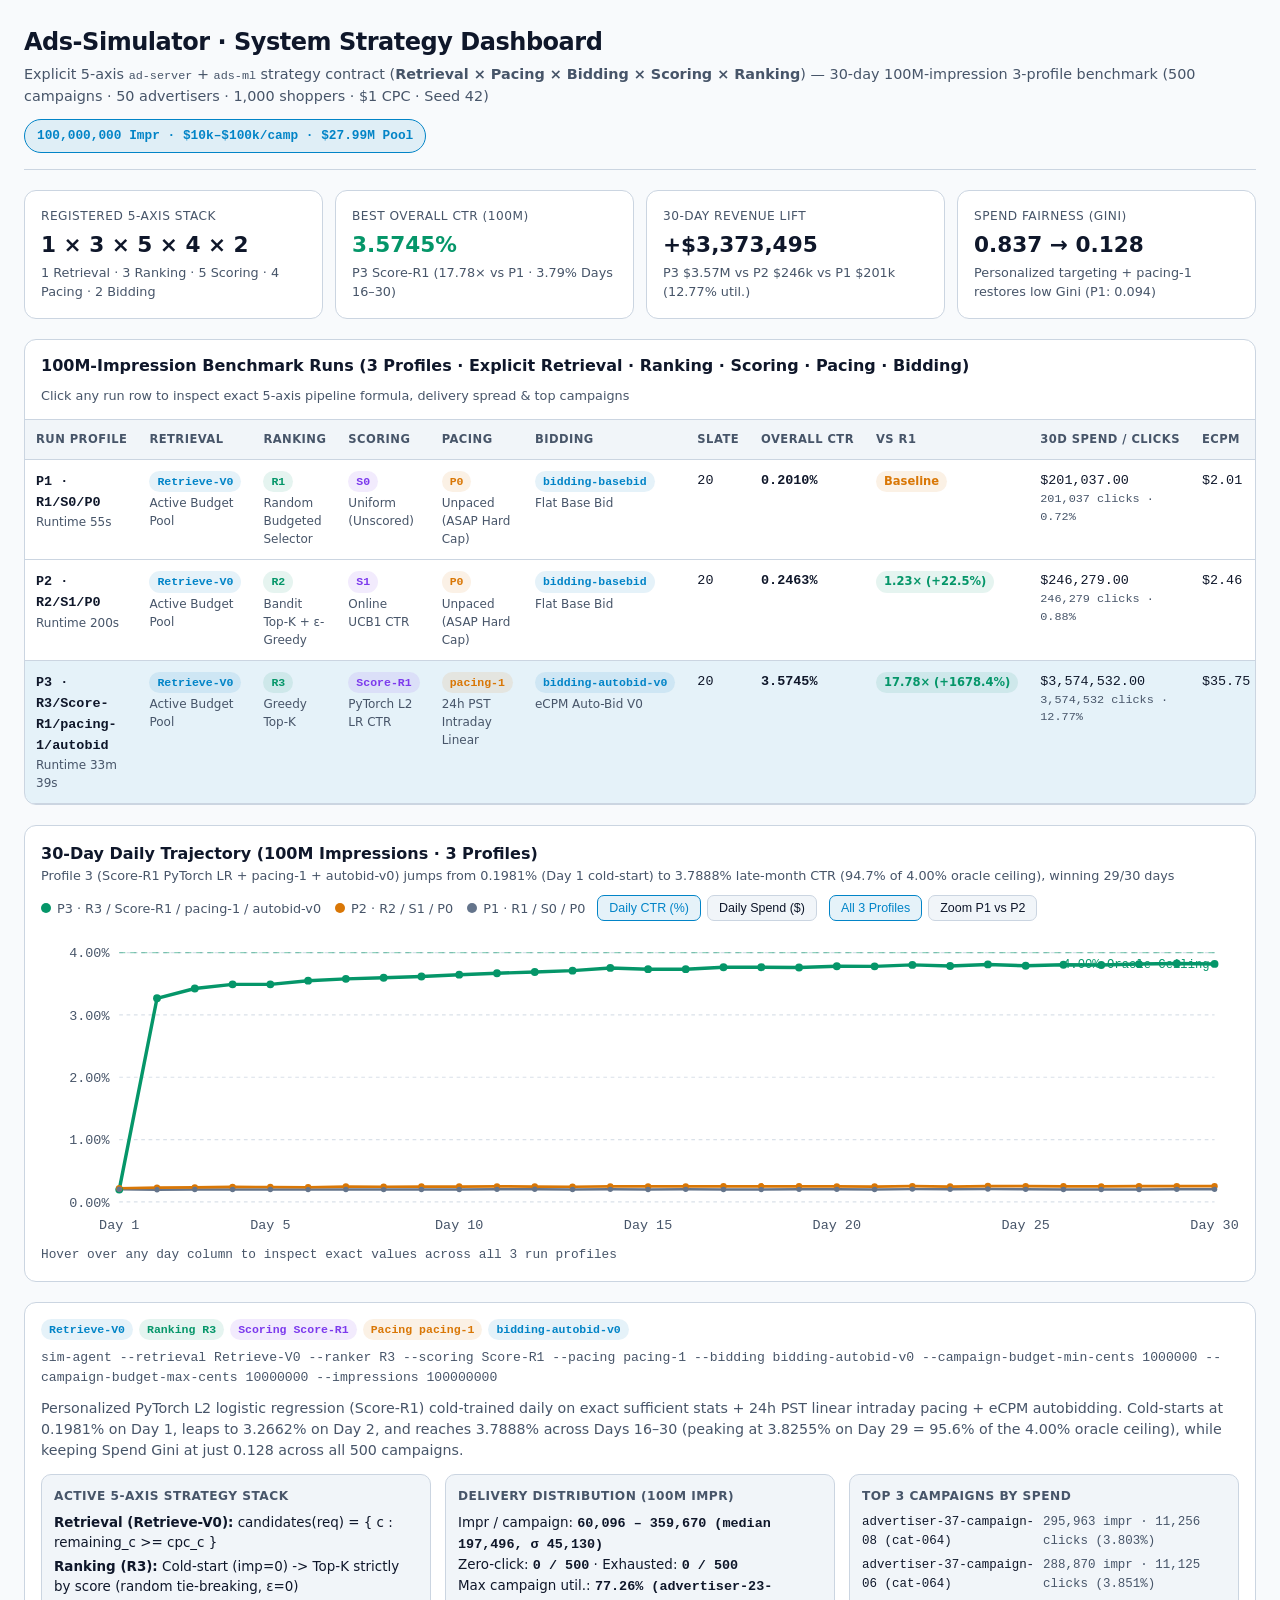
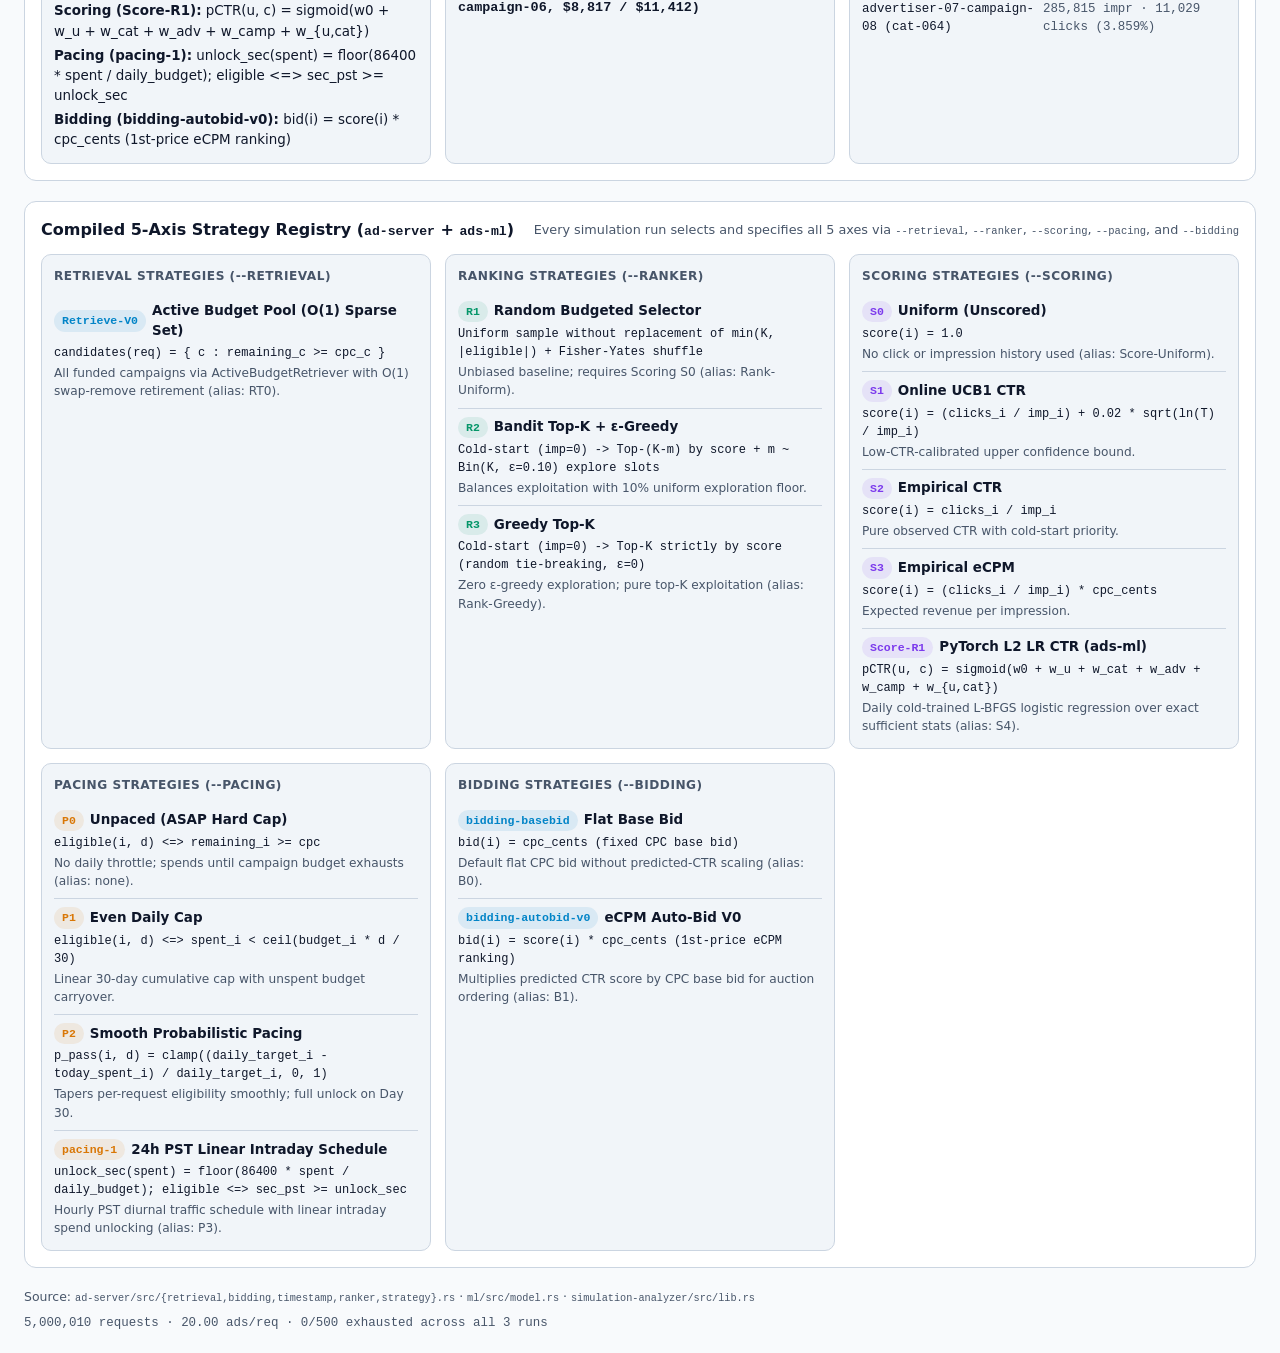
==== commit 24fa1caf: "Update P3 100M-impression benchmark results in system-dashboard" ====
--- a/system-dashboard/index.html
+++ b/system-dashboard/index.html
@@ -168,7 +168,7 @@
       <div class="chart-header">
         <div>
           <strong>30-Day Daily Trajectory (100M Impressions · 3 Profiles)</strong>
-          <div style="font-size:0.8rem;color:var(--muted);">Profile 3 (Score-R1 PyTorch LR + pacing-1 + autobid-v0) jumps from 0.1993% (Day 1 cold-start) to 3.8257% late-month CTR (95.6% of 4.00% oracle ceiling), winning 29/30 days</div>
+          <div style="font-size:0.8rem;color:var(--muted);">Profile 3 (Score-R1 PyTorch LR + pacing-1 + autobid-v0) jumps from 0.1981% (Day 1 cold-start) to 3.7888% late-month CTR (94.7% of 4.00% oracle ceiling), winning 29/30 days</div>
         </div>
         <div style="display:flex;align-items:center;gap:12px;flex-wrap:wrap;">
           <div class="legend">
@@ -291,19 +291,19 @@
           pacing: "pacing-1", pacingName: "24h PST Intraday Linear",
           bidding: "bidding-autobid-v0", biddingName: "eCPM Auto-Bid V0",
           slate: 20,
-          ctr: 3.6060, spend: "$3,605,981.00", clicks: "3,605,981", ecpm: "$36.06",
-          gini: "0.136", top10: "14.2%", util: "12.88%", exhausted: "0 / 500", zeroClick: 0,
-          impRange: "82,235 – 332,408 (median 200,292, σ 47,236)",
-          maxUtil: "77.15% (advertiser-46-campaign-08, $8,697 / $11,273)",
-          daysWon: "29 / 30", runtime: "33m 20s",
+          ctr: 3.5745, spend: "$3,574,532.00", clicks: "3,574,532", ecpm: "$35.75",
+          gini: "0.128", top10: "14.3%", util: "12.77%", exhausted: "0 / 500", zeroClick: 0,
+          impRange: "60,096 – 359,670 (median 197,496, σ 45,130)",
+          maxUtil: "77.26% (advertiser-23-campaign-06, $8,817 / $11,412)",
+          daysWon: "29 / 30", runtime: "33m 39s",
           cli: "sim-agent --retrieval Retrieve-V0 --ranker R3 --scoring Score-R1 --pacing pacing-1 --bidding bidding-autobid-v0 --campaign-budget-min-cents 1000000 --campaign-budget-max-cents 10000000 --impressions 100000000",
-          notes: "Personalized PyTorch L2 logistic regression (Score-R1) cold-trained daily on exact sufficient stats + 24h PST linear intraday pacing + eCPM autobidding. Cold-starts at 0.1993% on Day 1, leaps to 3.2291% on Day 2, and reaches 3.8257% across Days 16–30 (peaking at 3.8711% on Day 29 = 96.8% of the 4.00% oracle ceiling), while keeping Spend Gini at just 0.136 across all 500 campaigns.",
-          dailyCtr: [0.1993,3.2291,3.4521,3.5201,3.5282,3.5838,3.6151,3.6366,3.6612,3.6799,3.7009,3.7141,3.7344,3.7687,3.7697,3.7578,3.7901,3.7952,3.7913,3.8111,3.8115,3.8402,3.8282,3.8540,3.8282,3.8468,3.8431,3.8546,3.8711,3.8628],
-          dailySpend: [6645,107637,115071,117337,117608,119461,120505,121221,122040,122664,123364,123803,124480,125624,125657,125259,126338,126506,126375,127038,127050,128007,127607,128467,127608,128225,128104,128486,129035,128759],
+          notes: "Personalized PyTorch L2 logistic regression (Score-R1) cold-trained daily on exact sufficient stats + 24h PST linear intraday pacing + eCPM autobidding. Cold-starts at 0.1981% on Day 1, leaps to 3.2662% on Day 2, and reaches 3.7888% across Days 16–30 (peaking at 3.8255% on Day 29 = 95.6% of the 4.00% oracle ceiling), while keeping Spend Gini at just 0.128 across all 500 campaigns.",
+          dailyCtr: [0.1981,3.2662,3.4226,3.4899,3.4904,3.5485,3.5793,3.5954,3.6150,3.6445,3.6693,3.6874,3.7101,3.7536,3.7336,3.7341,3.7645,3.7656,3.7614,3.7804,3.7784,3.8028,3.7845,3.8094,3.7889,3.8030,3.8000,3.8157,3.8255,3.8177],
+          dailySpend: [6604,108874,114088,116329,116348,118283,119310,119848,120501,121484,122309,122912,123669,125121,124454,124471,125484,125519,125379,126013,125948,126760,126149,126981,126297,126768,126667,127190,127516,127256],
           topCamps: [
-            { id: "advertiser-31-campaign-07", cat: "cat-007", stat: "295,094 impr · 11,106 clicks (3.764%)" },
-            { id: "advertiser-31-campaign-05", cat: "cat-001", stat: "283,116 impr · 10,851 clicks (3.833%)" },
-            { id: "advertiser-11-campaign-03", cat: "cat-007", stat: "296,638 impr · 10,813 clicks (3.645%)" }
+            { id: "advertiser-37-campaign-08", cat: "cat-064", stat: "295,963 impr · 11,256 clicks (3.803%)" },
+            { id: "advertiser-37-campaign-06", cat: "cat-064", stat: "288,870 impr · 11,125 clicks (3.851%)" },
+            { id: "advertiser-07-campaign-08", cat: "cat-064", stat: "285,815 impr · 11,029 clicks (3.859%)" }
           ]
         }
       }
@@ -329,12 +329,12 @@
         <div class="card">
           <div class="kpi-label">Best Overall CTR (100M)</div>
           <div class="kpi-value" style="color: var(--success);">${r3.ctr.toFixed(4)}%</div>
-          <div class="kpi-sub">P3 Score-R1 (${r3Mult.toFixed(2)}× vs P1 · 3.83% Days 16–30)</div>
+          <div class="kpi-sub">P3 Score-R1 (${r3Mult.toFixed(2)}× vs P1 · 3.79% Days 16–30)</div>
         </div>
         <div class="card">
           <div class="kpi-label">30-Day Revenue Lift</div>
-          <div class="kpi-value">+$3,404,944</div>
-          <div class="kpi-sub">P3 $3.61M vs P2 $246k vs P1 $201k (12.88% util.)</div>
+          <div class="kpi-value">+$3,373,495</div>
+          <div class="kpi-sub">P3 $3.57M vs P2 $246k vs P1 $201k (12.77% util.)</div>
         </div>
         <div class="card">
           <div class="kpi-label">Spend Fairness (Gini)</div>
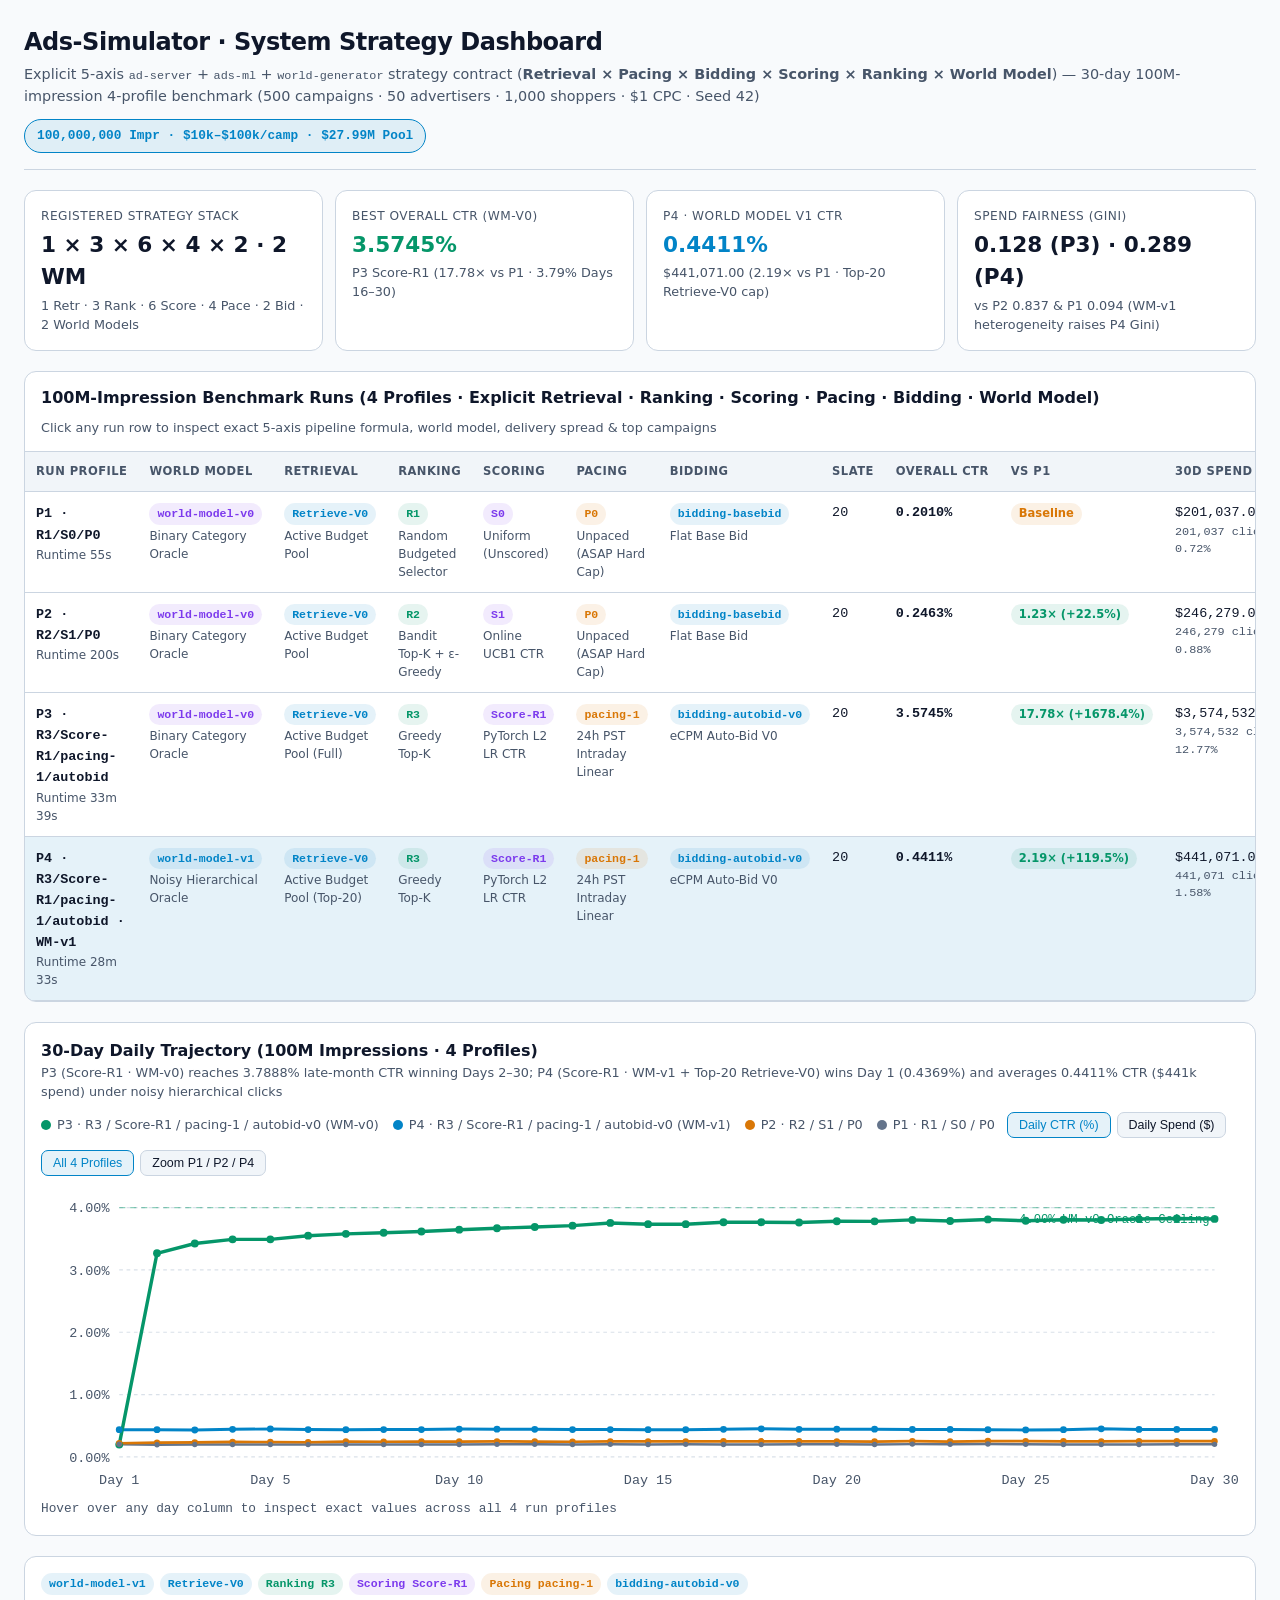
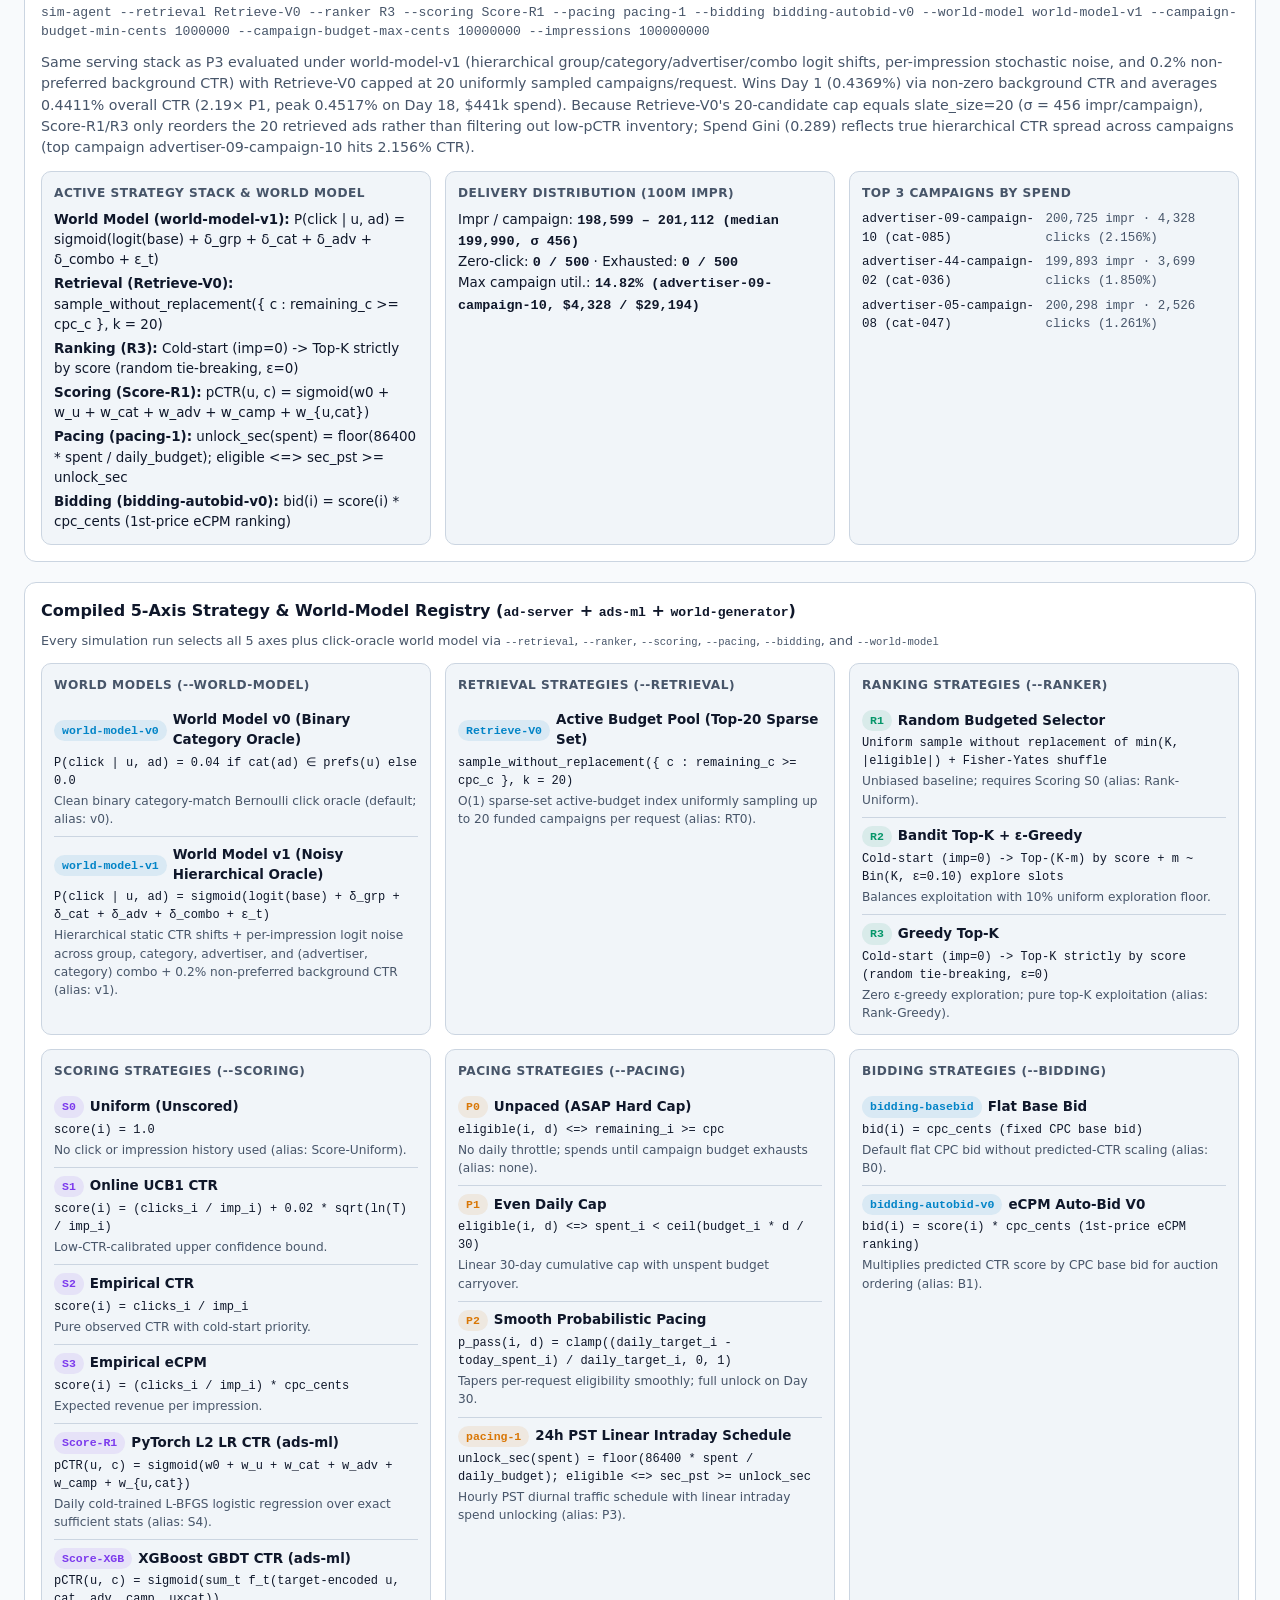
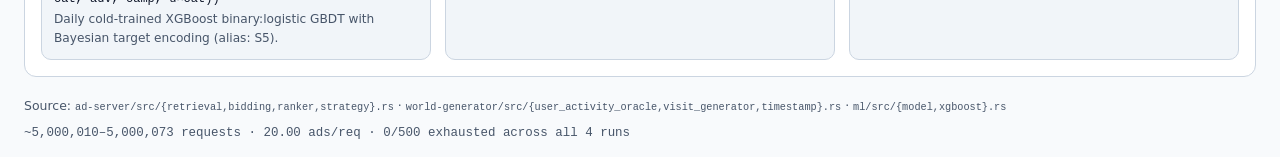
==== commit 0816e359: "Add P4 (world-model-v1) 100M-impression benchmark profile to system-dashboard" ====
--- a/system-dashboard/index.html
+++ b/system-dashboard/index.html
@@ -3,7 +3,7 @@
 <head>
   <meta charset="UTF-8" />
   <meta name="viewport" content="width=device-width, initial-scale=1.0" />
-  <title>Ads-Simulator — System Strategy Dashboard (100M Impressions · 3 Profiles)</title>
+  <title>Ads-Simulator — System Strategy Dashboard (100M Impressions · 4 Profiles)</title>
   <style>
     :root {
       --bg: #0f172a;
@@ -23,6 +23,7 @@
       --r1: #94a3b8;
       --r2: #fbbf24;
       --r3: #34d399;
+      --r4: #38bdf8;
     }
     @media (prefers-color-scheme: light) {
       :root {
@@ -43,6 +44,7 @@
         --r1: #64748b;
         --r2: #d97706;
         --r3: #059669;
+        --r4: #0284c7;
       }
     }
     * { box-sizing: border-box; }
@@ -127,7 +129,7 @@
     <header>
       <div>
         <h1>Ads-Simulator · System Strategy Dashboard</h1>
-        <p class="subtitle">Explicit 5-axis <code>ad-server</code> + <code>ads-ml</code> strategy contract (<strong>Retrieval × Pacing × Bidding × Scoring × Ranking</strong>) — 30-day 100M-impression 3-profile benchmark (500 campaigns · 50 advertisers · 1,000 shoppers · $1 CPC · Seed 42)</p>
+        <p class="subtitle">Explicit 5-axis <code>ad-server</code> + <code>ads-ml</code> + <code>world-generator</code> strategy contract (<strong>Retrieval × Pacing × Bidding × Scoring × Ranking × World Model</strong>) — 30-day 100M-impression 4-profile benchmark (500 campaigns · 50 advertisers · 1,000 shoppers · $1 CPC · Seed 42)</p>
       </div>
       <span class="run-pill mono">100,000,000 Impr · $10k–$100k/camp · $27.99M Pool</span>
     </header>
@@ -136,14 +138,15 @@
 
     <section class="card" style="padding: 0; overflow: hidden;">
       <div style="padding: 14px 16px; border-bottom: 1px solid var(--border); display: flex; justify-content: space-between; align-items: center; flex-wrap: wrap; gap: 8px;">
-        <strong>100M-Impression Benchmark Runs (3 Profiles · Explicit Retrieval · Ranking · Scoring · Pacing · Bidding)</strong>
-        <span style="font-size: 0.8rem; color: var(--muted);">Click any run row to inspect exact 5-axis pipeline formula, delivery spread &amp; top campaigns</span>
+        <strong>100M-Impression Benchmark Runs (4 Profiles · Explicit Retrieval · Ranking · Scoring · Pacing · Bidding · World Model)</strong>
+        <span style="font-size: 0.8rem; color: var(--muted);">Click any run row to inspect exact 5-axis pipeline formula, world model, delivery spread &amp; top campaigns</span>
       </div>
       <div class="table-wrap">
         <table>
           <thead>
             <tr>
               <th>Run Profile</th>
+              <th>World Model</th>
               <th>Retrieval</th>
               <th>Ranking</th>
               <th>Scoring</th>
@@ -151,7 +154,7 @@
               <th>Bidding</th>
               <th>Slate</th>
               <th>Overall CTR</th>
-              <th>vs R1</th>
+              <th>vs P1</th>
               <th>30d Spend / Clicks</th>
               <th>eCPM</th>
               <th>Spend Gini</th>
@@ -167,12 +170,13 @@
     <section class="card">
       <div class="chart-header">
         <div>
-          <strong>30-Day Daily Trajectory (100M Impressions · 3 Profiles)</strong>
-          <div style="font-size:0.8rem;color:var(--muted);">Profile 3 (Score-R1 PyTorch LR + pacing-1 + autobid-v0) jumps from 0.1981% (Day 1 cold-start) to 3.7888% late-month CTR (94.7% of 4.00% oracle ceiling), winning 29/30 days</div>
+          <strong>30-Day Daily Trajectory (100M Impressions · 4 Profiles)</strong>
+          <div style="font-size:0.8rem;color:var(--muted);">P3 (Score-R1 · WM-v0) reaches 3.7888% late-month CTR winning Days 2–30; P4 (Score-R1 · WM-v1 + Top-20 Retrieve-V0) wins Day 1 (0.4369%) and averages 0.4411% CTR ($441k spend) under noisy hierarchical clicks</div>
         </div>
         <div style="display:flex;align-items:center;gap:12px;flex-wrap:wrap;">
           <div class="legend">
-            <span class="legend-item"><span class="swatch" style="background:var(--r3);"></span>P3 · R3 / Score-R1 / pacing-1 / autobid-v0</span>
+            <span class="legend-item"><span class="swatch" style="background:var(--r3);"></span>P3 · R3 / Score-R1 / pacing-1 / autobid-v0 (WM-v0)</span>
+            <span class="legend-item"><span class="swatch" style="background:var(--r4);"></span>P4 · R3 / Score-R1 / pacing-1 / autobid-v0 (WM-v1)</span>
             <span class="legend-item"><span class="swatch" style="background:var(--r2);"></span>P2 · R2 / S1 / P0</span>
             <span class="legend-item"><span class="swatch" style="background:var(--r1);"></span>P1 · R1 / S0 / P0</span>
           </div>
@@ -181,35 +185,39 @@
             <button class="btn" data-metric="spend">Daily Spend ($)</button>
           </div>
           <div class="controls" role="group" aria-label="Chart view">
-            <button class="btn active" data-scope="all">All 3 Profiles</button>
-            <button class="btn" data-scope="baseline">Zoom P1 vs P2</button>
+            <button class="btn active" data-scope="all">All 4 Profiles</button>
+            <button class="btn" data-scope="baseline">Zoom P1 / P2 / P4</button>
           </div>
         </div>
       </div>
       <div id="chart-container" style="width:100%;"></div>
-      <div class="chart-readout mono" id="chart-readout">Hover over any day column to inspect exact values across all 3 run profiles</div>
+      <div class="chart-readout mono" id="chart-readout">Hover over any day column to inspect exact values across all 4 run profiles</div>
     </section>
 
     <section class="card" id="detail-panel"></section>
 
     <section class="card">
       <div style="display:flex;justify-content:space-between;align-items:center;flex-wrap:wrap;gap:8px;margin-bottom:12px;">
-        <strong>Compiled 5-Axis Strategy Registry (<code>ad-server</code> + <code>ads-ml</code>)</strong>
-        <span style="font-size:0.8rem;color:var(--muted);">Every simulation run selects and specifies all 5 axes via <code>--retrieval</code>, <code>--ranker</code>, <code>--scoring</code>, <code>--pacing</code>, and <code>--bidding</code></span>
+        <strong>Compiled 5-Axis Strategy &amp; World-Model Registry (<code>ad-server</code> + <code>ads-ml</code> + <code>world-generator</code>)</strong>
+        <span style="font-size:0.8rem;color:var(--muted);">Every simulation run selects all 5 axes plus click-oracle world model via <code>--retrieval</code>, <code>--ranker</code>, <code>--scoring</code>, <code>--pacing</code>, <code>--bidding</code>, and <code>--world-model</code></span>
       </div>
       <div class="registry-grid" id="registry-grid"></div>
     </section>
 
     <footer>
-      <span>Source: <code>ad-server/src/{retrieval,bidding,timestamp,ranker,strategy}.rs</code> · <code>ml/src/model.rs</code> · <code>simulation-analyzer/src/lib.rs</code></span>
-      <span class="mono">5,000,010 requests · 20.00 ads/req · 0/500 exhausted across all 3 runs</span>
+      <span>Source: <code>ad-server/src/{retrieval,bidding,ranker,strategy}.rs</code> · <code>world-generator/src/{user_activity_oracle,visit_generator,timestamp}.rs</code> · <code>ml/src/{model,xgboost}.rs</code></span>
+      <span class="mono">~5,000,010–5,000,073 requests · 20.00 ads/req · 0/500 exhausted across all 4 runs</span>
     </footer>
   </div>
 
   <script>
     const REGISTRY = {
+      worldModel: [
+        { id: "world-model-v0", name: "World Model v0 (Binary Category Oracle)", formula: "P(click | u, ad) = 0.04 if cat(ad) ∈ prefs(u) else 0.0", notes: "Clean binary category-match Bernoulli click oracle (default; alias: v0)." },
+        { id: "world-model-v1", name: "World Model v1 (Noisy Hierarchical Oracle)", formula: "P(click | u, ad) = sigmoid(logit(base) + δ_grp + δ_cat + δ_adv + δ_combo + ε_t)", notes: "Hierarchical static CTR shifts + per-impression logit noise across group, category, advertiser, and (advertiser, category) combo + 0.2% non-preferred background CTR (alias: v1)." }
+      ],
       retrieval: [
-        { id: "Retrieve-V0", name: "Active Budget Pool (O(1) Sparse Set)", formula: "candidates(req) = { c : remaining_c >= cpc_c }", notes: "All funded campaigns via ActiveBudgetRetriever with O(1) swap-remove retirement (alias: RT0)." }
+        { id: "Retrieve-V0", name: "Active Budget Pool (Top-20 Sparse Set)", formula: "sample_without_replacement({ c : remaining_c >= cpc_c }, k = 20)", notes: "O(1) sparse-set active-budget index uniformly sampling up to 20 funded campaigns per request (alias: RT0)." }
       ],
       ranking: [
         { id: "R1", name: "Random Budgeted Selector", formula: "Uniform sample without replacement of min(K, |eligible|) + Fisher-Yates shuffle", notes: "Unbiased baseline; requires Scoring S0 (alias: Rank-Uniform)." },
@@ -221,7 +229,8 @@
         { id: "S1", name: "Online UCB1 CTR", formula: "score(i) = (clicks_i / imp_i) + 0.02 * sqrt(ln(T) / imp_i)", notes: "Low-CTR-calibrated upper confidence bound." },
         { id: "S2", name: "Empirical CTR", formula: "score(i) = clicks_i / imp_i", notes: "Pure observed CTR with cold-start priority." },
         { id: "S3", name: "Empirical eCPM", formula: "score(i) = (clicks_i / imp_i) * cpc_cents", notes: "Expected revenue per impression." },
-        { id: "Score-R1", name: "PyTorch L2 LR CTR (ads-ml)", formula: "pCTR(u, c) = sigmoid(w0 + w_u + w_cat + w_adv + w_camp + w_{u,cat})", notes: "Daily cold-trained L-BFGS logistic regression over exact sufficient stats (alias: S4)." }
+        { id: "Score-R1", name: "PyTorch L2 LR CTR (ads-ml)", formula: "pCTR(u, c) = sigmoid(w0 + w_u + w_cat + w_adv + w_camp + w_{u,cat})", notes: "Daily cold-trained L-BFGS logistic regression over exact sufficient stats (alias: S4)." },
+        { id: "Score-XGB", name: "XGBoost GBDT CTR (ads-ml)", formula: "pCTR(u, c) = sigmoid(sum_t f_t(target-encoded u, cat, adv, camp, u×cat))", notes: "Daily cold-trained XGBoost binary:logistic GBDT with Bayesian target encoding (alias: S5)." }
       ],
       pacing: [
         { id: "P0", name: "Unpaced (ASAP Hard Cap)", formula: "eligible(i, d) <=> remaining_i >= cpc", notes: "No daily throttle; spends until campaign budget exhausts (alias: none)." },
@@ -239,6 +248,7 @@
       metrics: {
         "P1 · R1/S0/P0": {
           id: "P1 · R1/S0/P0",
+          worldModel: "world-model-v0", worldModelName: "Binary Category Oracle",
           retrieval: "Retrieve-V0", retrievalName: "Active Budget Pool",
           ranking: "R1", rankingName: "Random Budgeted Selector",
           scoring: "S0", scoringName: "Uniform (Unscored)",
@@ -250,8 +260,8 @@
           impRange: "198,915 – 201,271 (median 199,991, σ 415)",
           maxUtil: "4.30% (advertiser-07-campaign-06)",
           daysWon: "0 / 30", runtime: "55s",
-          cli: "sim-agent --retrieval Retrieve-V0 --ranker R1 --scoring S0 --pacing P0 --bidding bidding-basebid --campaign-budget-min-cents 1000000 --campaign-budget-max-cents 10000000 --impressions 100000000",
-          notes: "Unbiased uniform baseline. Every campaign receives ~200,000 impressions (σ = 415), converging tightly to the 0.201% population-average CTR with minimal spend dispersion (Gini 0.094).",
+          cli: "sim-agent --retrieval Retrieve-V0 --ranker R1 --scoring S0 --pacing P0 --bidding bidding-basebid --world-model world-model-v0 --campaign-budget-min-cents 1000000 --campaign-budget-max-cents 10000000 --impressions 100000000",
+          notes: "Unbiased uniform baseline under world-model-v0. Every campaign receives ~200,000 impressions (σ = 415), converging tightly to the 0.201% population-average CTR with minimal spend dispersion (Gini 0.094).",
           dailyCtr: [0.2046,0.1965,0.2007,0.2004,0.2006,0.1987,0.2005,0.1973,0.1998,0.2004,0.2011,0.2043,0.2002,0.2020,0.2005,0.2021,0.1999,0.1981,0.2016,0.2025,0.1999,0.2054,0.2032,0.2070,0.2023,0.1997,0.1993,0.1998,0.2011,0.2019],
           dailySpend: [6820,6549,6691,6681,6687,6624,6684,6577,6659,6679,6704,6810,6672,6733,6682,6737,6663,6602,6721,6750,6662,6847,6772,6901,6742,6655,6642,6659,6702,6730],
           topCamps: [
@@ -262,6 +272,7 @@
         },
         "P2 · R2/S1/P0": {
           id: "P2 · R2/S1/P0",
+          worldModel: "world-model-v0", worldModelName: "Binary Category Oracle",
           retrieval: "Retrieve-V0", retrievalName: "Active Budget Pool",
           ranking: "R2", rankingName: "Bandit Top-K + ε-Greedy",
           scoring: "S1", scoringName: "Online UCB1 CTR",
@@ -272,9 +283,9 @@
           gini: "0.837", top10: "82.7%", util: "0.88%", exhausted: "0 / 500", zeroClick: 0,
           impRange: "20,651 – 4,837,518 (median 36,321, σ 697,698)",
           maxUtil: "66.76% (advertiser-40-campaign-06, $9,532 / $14,278)",
-          daysWon: "1 / 30", runtime: "200s",
-          cli: "sim-agent --retrieval Retrieve-V0 --ranker R2 --scoring S1 --pacing P0 --bidding bidding-basebid --campaign-budget-min-cents 1000000 --campaign-budget-max-cents 10000000 --impressions 100000000",
-          notes: "User-blind UCB1 bandit with 10% ε-greedy exploration. Wins Day 1 (0.2202%) via online intra-day learning, then saturates the ~0.252% user-blind ceiling (Days 16–30 avg: 0.2514%) while heavily concentrating spend (Gini 0.837, top-10% share 82.7%).",
+          daysWon: "0 / 30", runtime: "200s",
+          cli: "sim-agent --retrieval Retrieve-V0 --ranker R2 --scoring S1 --pacing P0 --bidding bidding-basebid --world-model world-model-v0 --campaign-budget-min-cents 1000000 --campaign-budget-max-cents 10000000 --impressions 100000000",
+          notes: "User-blind UCB1 bandit with 10% ε-greedy exploration under world-model-v0. Beats P1/P3 on Day 1 (0.2202%) via online intra-day learning, then saturates the ~0.252% user-blind ceiling (Days 16–30 avg: 0.2514%) while heavily concentrating spend (Gini 0.837, top-10% share 82.7%).",
           dailyCtr: [0.2202,0.2296,0.2337,0.2416,0.2388,0.2359,0.2463,0.2437,0.2474,0.2462,0.2483,0.2479,0.2441,0.2482,0.2496,0.2500,0.2506,0.2516,0.2509,0.2482,0.2480,0.2530,0.2480,0.2544,0.2529,0.2512,0.2494,0.2527,0.2533,0.2528],
           dailySpend: [7340,7655,7791,8054,7959,7862,8209,8123,8247,8207,8278,8262,8136,8273,8319,8333,8352,8388,8364,8272,8268,8433,8267,8481,8430,8373,8313,8422,8443,8425],
           topCamps: [
@@ -285,7 +296,8 @@
         },
         "P3 · R3/Score-R1/pacing-1/autobid": {
           id: "P3 · R3/Score-R1/pacing-1/autobid",
-          retrieval: "Retrieve-V0", retrievalName: "Active Budget Pool",
+          worldModel: "world-model-v0", worldModelName: "Binary Category Oracle",
+          retrieval: "Retrieve-V0", retrievalName: "Active Budget Pool (Full)",
           ranking: "R3", rankingName: "Greedy Top-K",
           scoring: "Score-R1", scoringName: "PyTorch L2 LR CTR",
           pacing: "pacing-1", pacingName: "24h PST Intraday Linear",
@@ -296,8 +308,8 @@
           impRange: "60,096 – 359,670 (median 197,496, σ 45,130)",
           maxUtil: "77.26% (advertiser-23-campaign-06, $8,817 / $11,412)",
           daysWon: "29 / 30", runtime: "33m 39s",
-          cli: "sim-agent --retrieval Retrieve-V0 --ranker R3 --scoring Score-R1 --pacing pacing-1 --bidding bidding-autobid-v0 --campaign-budget-min-cents 1000000 --campaign-budget-max-cents 10000000 --impressions 100000000",
-          notes: "Personalized PyTorch L2 logistic regression (Score-R1) cold-trained daily on exact sufficient stats + 24h PST linear intraday pacing + eCPM autobidding. Cold-starts at 0.1981% on Day 1, leaps to 3.2662% on Day 2, and reaches 3.7888% across Days 16–30 (peaking at 3.8255% on Day 29 = 95.6% of the 4.00% oracle ceiling), while keeping Spend Gini at just 0.128 across all 500 campaigns.",
+          cli: "sim-agent --retrieval Retrieve-V0 --ranker R3 --scoring Score-R1 --pacing pacing-1 --bidding bidding-autobid-v0 --world-model world-model-v0 --campaign-budget-min-cents 1000000 --campaign-budget-max-cents 10000000 --impressions 100000000",
+          notes: "Personalized PyTorch L2 logistic regression (Score-R1) cold-trained daily on exact sufficient stats + 24h PST linear intraday pacing + eCPM autobidding under world-model-v0 (full-pool retrieval). Cold-starts at 0.1981% on Day 1, leaps to 3.2662% on Day 2, and reaches 3.7888% across Days 16–30 (peaking at 3.8255% on Day 29 = 95.6% of the 4.00% oracle ceiling), while keeping Spend Gini at just 0.128 across all 500 campaigns.",
           dailyCtr: [0.1981,3.2662,3.4226,3.4899,3.4904,3.5485,3.5793,3.5954,3.6150,3.6445,3.6693,3.6874,3.7101,3.7536,3.7336,3.7341,3.7645,3.7656,3.7614,3.7804,3.7784,3.8028,3.7845,3.8094,3.7889,3.8030,3.8000,3.8157,3.8255,3.8177],
           dailySpend: [6604,108874,114088,116329,116348,118283,119310,119848,120501,121484,122309,122912,123669,125121,124454,124471,125484,125519,125379,126013,125948,126760,126149,126981,126297,126768,126667,127190,127516,127256],
           topCamps: [
@@ -305,12 +317,41 @@
             { id: "advertiser-37-campaign-06", cat: "cat-064", stat: "288,870 impr · 11,125 clicks (3.851%)" },
             { id: "advertiser-07-campaign-08", cat: "cat-064", stat: "285,815 impr · 11,029 clicks (3.859%)" }
           ]
+        },
+        "P4 · R3/Score-R1/pacing-1/autobid · WM-v1": {
+          id: "P4 · R3/Score-R1/pacing-1/autobid · WM-v1",
+          worldModel: "world-model-v1", worldModelName: "Noisy Hierarchical Oracle",
+          retrieval: "Retrieve-V0", retrievalName: "Active Budget Pool (Top-20)",
+          ranking: "R3", rankingName: "Greedy Top-K",
+          scoring: "Score-R1", scoringName: "PyTorch L2 LR CTR",
+          pacing: "pacing-1", pacingName: "24h PST Intraday Linear",
+          bidding: "bidding-autobid-v0", biddingName: "eCPM Auto-Bid V0",
+          slate: 20,
+          ctr: 0.4411, spend: "$441,071.00", clicks: "441,071", ecpm: "$4.41",
+          gini: "0.289", top10: "22.1%", util: "1.58%", exhausted: "0 / 500", zeroClick: 0,
+          impRange: "198,599 – 201,112 (median 199,990, σ 456)",
+          maxUtil: "14.82% (advertiser-09-campaign-10, $4,328 / $29,194)",
+          daysWon: "1 / 30", runtime: "28m 33s",
+          cli: "sim-agent --retrieval Retrieve-V0 --ranker R3 --scoring Score-R1 --pacing pacing-1 --bidding bidding-autobid-v0 --world-model world-model-v1 --campaign-budget-min-cents 1000000 --campaign-budget-max-cents 10000000 --impressions 100000000",
+          notes: "Same serving stack as P3 evaluated under world-model-v1 (hierarchical group/category/advertiser/combo logit shifts, per-impression stochastic noise, and 0.2% non-preferred background CTR) with Retrieve-V0 capped at 20 uniformly sampled campaigns/request. Wins Day 1 (0.4369%) via non-zero background CTR and averages 0.4411% overall CTR (2.19× P1, peak 0.4517% on Day 18, $441k spend). Because Retrieve-V0's 20-candidate cap equals slate_size=20 (σ = 456 impr/campaign), Score-R1/R3 only reorders the 20 retrieved ads rather than filtering out low-pCTR inventory; Spend Gini (0.289) reflects true hierarchical CTR spread across campaigns (top campaign advertiser-09-campaign-10 hits 2.156% CTR).",
+          dailyCtr: [0.4369,0.4370,0.4316,0.4426,0.4499,0.4389,0.4368,0.4399,0.4387,0.4468,0.4447,0.4430,0.4400,0.4388,0.4372,0.4374,0.4435,0.4517,0.4427,0.4446,0.4452,0.4415,0.4402,0.4374,0.4342,0.4370,0.4510,0.4419,0.4407,0.4405],
+          dailySpend: [14563,14567,14387,14753,14997,14631,14560,14664,14623,14892,14823,14765,14668,14625,14572,14579,14783,15056,14757,14821,14839,14718,14674,14581,14472,14565,15032,14731,14689,14684],
+          topCamps: [
+            { id: "advertiser-09-campaign-10", cat: "cat-085", stat: "200,725 impr · 4,328 clicks (2.156%)" },
+            { id: "advertiser-44-campaign-02", cat: "cat-036", stat: "199,893 impr · 3,699 clicks (1.850%)" },
+            { id: "advertiser-05-campaign-08", cat: "cat-047", stat: "200,298 impr · 2,526 clicks (1.261%)" }
+          ]
         }
       }
     };
 
-    const RUN_ORDER = ["P1 · R1/S0/P0", "P2 · R2/S1/P0", "P3 · R3/Score-R1/pacing-1/autobid"];
-    let selectedRun = "P3 · R3/Score-R1/pacing-1/autobid";
+    const RUN_ORDER = [
+      "P1 · R1/S0/P0",
+      "P2 · R2/S1/P0",
+      "P3 · R3/Score-R1/pacing-1/autobid",
+      "P4 · R3/Score-R1/pacing-1/autobid · WM-v1"
+    ];
+    let selectedRun = "P4 · R3/Score-R1/pacing-1/autobid · WM-v1";
     let chartMetric = "ctr";
     let chartScope = "all";
 
@@ -318,28 +359,30 @@
       const r1 = BENCHMARK.metrics["P1 · R1/S0/P0"];
       const r2 = BENCHMARK.metrics["P2 · R2/S1/P0"];
       const r3 = BENCHMARK.metrics["P3 · R3/Score-R1/pacing-1/autobid"];
+      const r4 = BENCHMARK.metrics["P4 · R3/Score-R1/pacing-1/autobid · WM-v1"];
       const r3Mult = r3.ctr / r1.ctr;
+      const r4Mult = r4.ctr / r1.ctr;
 
       document.getElementById("kpi-strip").innerHTML = `
         <div class="card">
-          <div class="kpi-label">Registered 5-Axis Stack</div>
-          <div class="kpi-value">1 × 3 × 5 × 4 × 2</div>
-          <div class="kpi-sub">1 Retrieval · 3 Ranking · 5 Scoring · 4 Pacing · 2 Bidding</div>
+          <div class="kpi-label">Registered Strategy Stack</div>
+          <div class="kpi-value">1 × 3 × 6 × 4 × 2 · 2 WM</div>
+          <div class="kpi-sub">1 Retr · 3 Rank · 6 Score · 4 Pace · 2 Bid · 2 World Models</div>
         </div>
         <div class="card">
-          <div class="kpi-label">Best Overall CTR (100M)</div>
+          <div class="kpi-label">Best Overall CTR (WM-v0)</div>
           <div class="kpi-value" style="color: var(--success);">${r3.ctr.toFixed(4)}%</div>
           <div class="kpi-sub">P3 Score-R1 (${r3Mult.toFixed(2)}× vs P1 · 3.79% Days 16–30)</div>
         </div>
         <div class="card">
-          <div class="kpi-label">30-Day Revenue Lift</div>
-          <div class="kpi-value">+$3,373,495</div>
-          <div class="kpi-sub">P3 $3.57M vs P2 $246k vs P1 $201k (12.77% util.)</div>
+          <div class="kpi-label">P4 · World Model v1 CTR</div>
+          <div class="kpi-value" style="color: var(--r4);">${r4.ctr.toFixed(4)}%</div>
+          <div class="kpi-sub">${r4.spend} (${r4Mult.toFixed(2)}× vs P1 · Top-20 Retrieve-V0 cap)</div>
         </div>
         <div class="card">
           <div class="kpi-label">Spend Fairness (Gini)</div>
-          <div class="kpi-value">${r2.gini} &rarr; ${r3.gini}</div>
-          <div class="kpi-sub">Personalized targeting + pacing-1 restores low Gini (P1: ${r1.gini})</div>
+          <div class="kpi-value">${r3.gini} (P3) · ${r4.gini} (P4)</div>
+          <div class="kpi-sub">vs P2 ${r2.gini} &amp; P1 ${r1.gini} (WM-v1 heterogeneity raises P4 Gini)</div>
         </div>
       `;
 
@@ -350,10 +393,12 @@
         const lift = id === "P1 · R1/S0/P0"
           ? `<span class="badge badge-warning">Baseline</span>`
           : `<span class="badge badge-success">${(m.ctr / r1.ctr).toFixed(2)}× (+${(((m.ctr / r1.ctr) - 1) * 100).toFixed(1)}%)</span>`;
+        const wmBadge = m.worldModel === "world-model-v1" ? "badge-primary" : "badge-purple";
         const tr = document.createElement("tr");
         tr.className = "clickable" + (id === selectedRun ? " selected" : "");
         tr.innerHTML = `
           <td><strong class="mono">${m.id}</strong><div style="font-size:0.75rem;color:var(--muted);">Runtime ${m.runtime}</div></td>
+          <td><span class="badge ${wmBadge} mono">${m.worldModel}</span><div style="font-size:0.75rem;color:var(--muted);margin-top:2px;">${m.worldModelName}</div></td>
           <td><span class="badge badge-primary mono">${m.retrieval}</span><div style="font-size:0.75rem;color:var(--muted);margin-top:2px;">${m.retrievalName}</div></td>
           <td><span class="badge badge-success mono">${m.ranking}</span><div style="font-size:0.75rem;color:var(--muted);margin-top:2px;">${m.rankingName}</div></td>
           <td><span class="badge badge-purple mono">${m.scoring}</span><div style="font-size:0.75rem;color:var(--muted);margin-top:2px;">${m.scoringName}</div></td>
@@ -376,6 +421,7 @@
       document.getElementById("detail-panel").innerHTML = `
         <div style="display:flex;justify-content:space-between;align-items:center;flex-wrap:wrap;gap:8px;">
           <div style="display:flex;align-items:center;gap:6px;flex-wrap:wrap;">
+            <span class="badge ${sel.worldModel === "world-model-v1" ? "badge-primary" : "badge-purple"} mono">${sel.worldModel}</span>
             <span class="badge badge-primary mono">${sel.retrieval}</span>
             <span class="badge badge-success mono">Ranking ${sel.ranking}</span>
             <span class="badge badge-purple mono">Scoring ${sel.scoring}</span>
@@ -387,8 +433,9 @@
         <p style="margin:10px 0 0;color:var(--muted);font-size:0.89rem;">${sel.notes}</p>
         <div class="detail-grid">
           <div class="detail-box">
-            <h3>Active 5-Axis Strategy Stack</h3>
-            <div><strong>Retrieval (${sel.retrieval}):</strong> ${REGISTRY.retrieval.find((x) => x.id === sel.retrieval).formula}</div>
+            <h3>Active Strategy Stack &amp; World Model</h3>
+            <div><strong>World Model (${sel.worldModel}):</strong> ${REGISTRY.worldModel.find((x) => x.id === sel.worldModel).formula}</div>
+            <div style="margin-top:4px;"><strong>Retrieval (${sel.retrieval}):</strong> ${REGISTRY.retrieval.find((x) => x.id === sel.retrieval).formula}</div>
             <div style="margin-top:4px;"><strong>Ranking (${sel.ranking}):</strong> ${REGISTRY.ranking.find((x) => x.id === sel.ranking).formula}</div>
             <div style="margin-top:4px;"><strong>Scoring (${sel.scoring}):</strong> ${REGISTRY.scoring.find((x) => x.id === sel.scoring).formula}</div>
             <div style="margin-top:4px;"><strong>Pacing (${sel.pacing}):</strong> ${REGISTRY.pacing.find((x) => x.id === sel.pacing).formula}</div>
@@ -410,6 +457,7 @@
       `;
 
       document.getElementById("registry-grid").innerHTML = [
+        { title: "World Models (--world-model)", badge: "badge-primary", items: REGISTRY.worldModel },
         { title: "Retrieval Strategies (--retrieval)", badge: "badge-primary", items: REGISTRY.retrieval },
         { title: "Ranking Strategies (--ranker)", badge: "badge-success", items: REGISTRY.ranking },
         { title: "Scoring Strategies (--scoring)", badge: "badge-purple", items: REGISTRY.scoring },
@@ -438,38 +486,41 @@
       const r1Arr = chartMetric === "ctr" ? BENCHMARK.metrics["P1 · R1/S0/P0"].dailyCtr : BENCHMARK.metrics["P1 · R1/S0/P0"].dailySpend;
       const r2Arr = chartMetric === "ctr" ? BENCHMARK.metrics["P2 · R2/S1/P0"].dailyCtr : BENCHMARK.metrics["P2 · R2/S1/P0"].dailySpend;
       const r3Arr = chartMetric === "ctr" ? BENCHMARK.metrics["P3 · R3/Score-R1/pacing-1/autobid"].dailyCtr : BENCHMARK.metrics["P3 · R3/Score-R1/pacing-1/autobid"].dailySpend;
+      const r4Arr = chartMetric === "ctr" ? BENCHMARK.metrics["P4 · R3/Score-R1/pacing-1/autobid · WM-v1"].dailyCtr : BENCHMARK.metrics["P4 · R3/Score-R1/pacing-1/autobid · WM-v1"].dailySpend;
 
       const w = 980, h = 250, padL = 64, padR = 20, padT = 16, padB = 30;
       const isAll = chartScope === "all";
-      const minV = isAll ? 0 : (chartMetric === "ctr" ? 0.19 : 6300);
-      const maxV = isAll ? (chartMetric === "ctr" ? 4.0 : 135000) : (chartMetric === "ctr" ? 0.26 : 8700);
+      const minV = isAll ? 0 : (chartMetric === "ctr" ? 0.18 : 6000);
+      const maxV = isAll ? (chartMetric === "ctr" ? 4.0 : 135000) : (chartMetric === "ctr" ? 0.48 : 16000);
       const x = (i) => padL + (i / 29) * (w - padL - padR);
       const y = (v) => padT + (1 - (v - minV) / (maxV - minV)) * (h - padT - padB);
       const pathOf = (arr) => arr.map((v, i) => `${i === 0 ? "M" : "L"}${x(i).toFixed(1)},${y(v).toFixed(1)}`).join(" ");
       const ticks = isAll
         ? (chartMetric === "ctr" ? [0.0, 1.0, 2.0, 3.0, 4.0] : [0, 35000, 70000, 105000, 135000])
-        : (chartMetric === "ctr" ? [0.19, 0.20, 0.22, 0.24, 0.26] : [6500, 7000, 7500, 8000, 8500]);
+        : (chartMetric === "ctr" ? [0.18, 0.24, 0.30, 0.36, 0.42, 0.48] : [6000, 8000, 10000, 12000, 14000, 16000]);
       const fmtTick = (t) => chartMetric === "ctr" ? `${t.toFixed(2)}%` : `$${(t / 1000).toFixed(t >= 10000 ? 0 : 1)}k`;
 
       const container = document.getElementById("chart-container");
       container.innerHTML = `
-        <svg viewBox="0 0 ${w} ${h}" style="width:100%;height:auto;display:block;" role="img" aria-label="30-day 3-profile trajectory">
+        <svg viewBox="0 0 ${w} ${h}" style="width:100%;height:auto;display:block;" role="img" aria-label="30-day 4-profile trajectory">
           ${ticks.map((t) => `
             <line x1="${padL}" x2="${w - padR}" y1="${y(t).toFixed(1)}" y2="${y(t).toFixed(1)}" stroke="var(--border)" stroke-dasharray="3 3" opacity="0.7" />
             <text x="${padL - 8}" y="${(y(t) + 4).toFixed(1)}" text-anchor="end" fill="var(--muted)" font-size="11" font-family="ui-monospace,monospace">${fmtTick(t)}</text>
           `).join("")}
           ${isAll && chartMetric === "ctr" ? `
             <line x1="${padL}" x2="${w - padR}" y1="${y(4.0).toFixed(1)}" y2="${y(4.0).toFixed(1)}" stroke="var(--success)" stroke-dasharray="5 4" opacity="0.45" />
-            <text x="${w - padR - 4}" y="${(y(4.0) + 13).toFixed(1)}" text-anchor="end" fill="var(--success)" font-size="10" font-family="ui-monospace,monospace">4.00% Oracle Ceiling</text>
+            <text x="${w - padR - 4}" y="${(y(4.0) + 13).toFixed(1)}" text-anchor="end" fill="var(--success)" font-size="10" font-family="ui-monospace,monospace">4.00% WM-v0 Oracle Ceiling</text>
           ` : ""}
           ${[1, 5, 10, 15, 20, 25, 30].map((d) => `
             <text x="${x(d - 1).toFixed(1)}" y="${h - 8}" text-anchor="middle" fill="var(--muted)" font-size="11" font-family="ui-monospace,monospace">Day ${d}</text>
           `).join("")}
           <path d="${pathOf(r1Arr)}" fill="none" stroke="var(--r1)" stroke-width="2" />
           <path d="${pathOf(r2Arr)}" fill="none" stroke="var(--r2)" stroke-width="2.2" />
+          <path d="${pathOf(r4Arr)}" fill="none" stroke="var(--r4)" stroke-width="2.4" />
           ${isAll ? `<path d="${pathOf(r3Arr)}" fill="none" stroke="var(--r3)" stroke-width="2.8" />` : ""}
           ${r1Arr.map((_, i) => `
             ${isAll ? `<circle cx="${x(i).toFixed(1)}" cy="${y(r3Arr[i]).toFixed(1)}" r="3.2" fill="var(--r3)" />` : ""}
+            <circle cx="${x(i).toFixed(1)}" cy="${y(r4Arr[i]).toFixed(1)}" r="2.8" fill="var(--r4)" />
             <circle cx="${x(i).toFixed(1)}" cy="${y(r2Arr[i]).toFixed(1)}" r="2.6" fill="var(--r2)" />
             <circle cx="${x(i).toFixed(1)}" cy="${y(r1Arr[i]).toFixed(1)}" r="2.2" fill="var(--r1)" />
             <rect x="${(x(i) - 14).toFixed(1)}" y="${padT}" width="28" height="${h - padT - padB}" fill="transparent" style="cursor:crosshair;" data-day-idx="${i}" />
@@ -480,11 +531,11 @@
       container.querySelectorAll("[data-day-idx]").forEach((rect) => {
         rect.addEventListener("mouseenter", () => {
           const i = Number(rect.dataset.dayIdx);
-          const v1 = r1Arr[i], v2 = r2Arr[i], v3 = r3Arr[i];
+          const v1 = r1Arr[i], v2 = r2Arr[i], v3 = r3Arr[i], v4 = r4Arr[i];
           if (chartMetric === "ctr") {
-            readout.innerHTML = `<span>Day ${i + 1}: P3 <strong style="color:var(--r3);">${v3.toFixed(4)}%</strong> · P2 <strong style="color:var(--r2);">${v2.toFixed(4)}%</strong> · P1 <strong>${v1.toFixed(4)}%</strong></span><span style="color:var(--success);">P3 is ${(v3 / v1).toFixed(2)}× P1 &amp; ${(v3 / v2).toFixed(2)}× P2</span>`;
+            readout.innerHTML = `<span>Day ${i + 1}: P3 <strong style="color:var(--r3);">${v3.toFixed(4)}%</strong> · P4 <strong style="color:var(--r4);">${v4.toFixed(4)}%</strong> · P2 <strong style="color:var(--r2);">${v2.toFixed(4)}%</strong> · P1 <strong>${v1.toFixed(4)}%</strong></span><span style="color:var(--r4);">P4 is ${(v4 / v1).toFixed(2)}× P1 · P3 is ${(v3 / v1).toFixed(2)}× P1</span>`;
           } else {
-            readout.innerHTML = `<span>Day ${i + 1}: P3 <strong style="color:var(--r3);">$${v3.toLocaleString()}</strong> · P2 <strong style="color:var(--r2);">$${v2.toLocaleString()}</strong> · P1 <strong>$${v1.toLocaleString()}</strong></span><span style="color:var(--success);">+$${(v3 - v1).toLocaleString()} vs P1</span>`;
+            readout.innerHTML = `<span>Day ${i + 1}: P3 <strong style="color:var(--r3);">$${v3.toLocaleString()}</strong> · P4 <strong style="color:var(--r4);">$${v4.toLocaleString()}</strong> · P2 <strong style="color:var(--r2);">$${v2.toLocaleString()}</strong> · P1 <strong>$${v1.toLocaleString()}</strong></span><span style="color:var(--r4);">P4 +$${(v4 - v1).toLocaleString()} vs P1</span>`;
           }
         });
       });
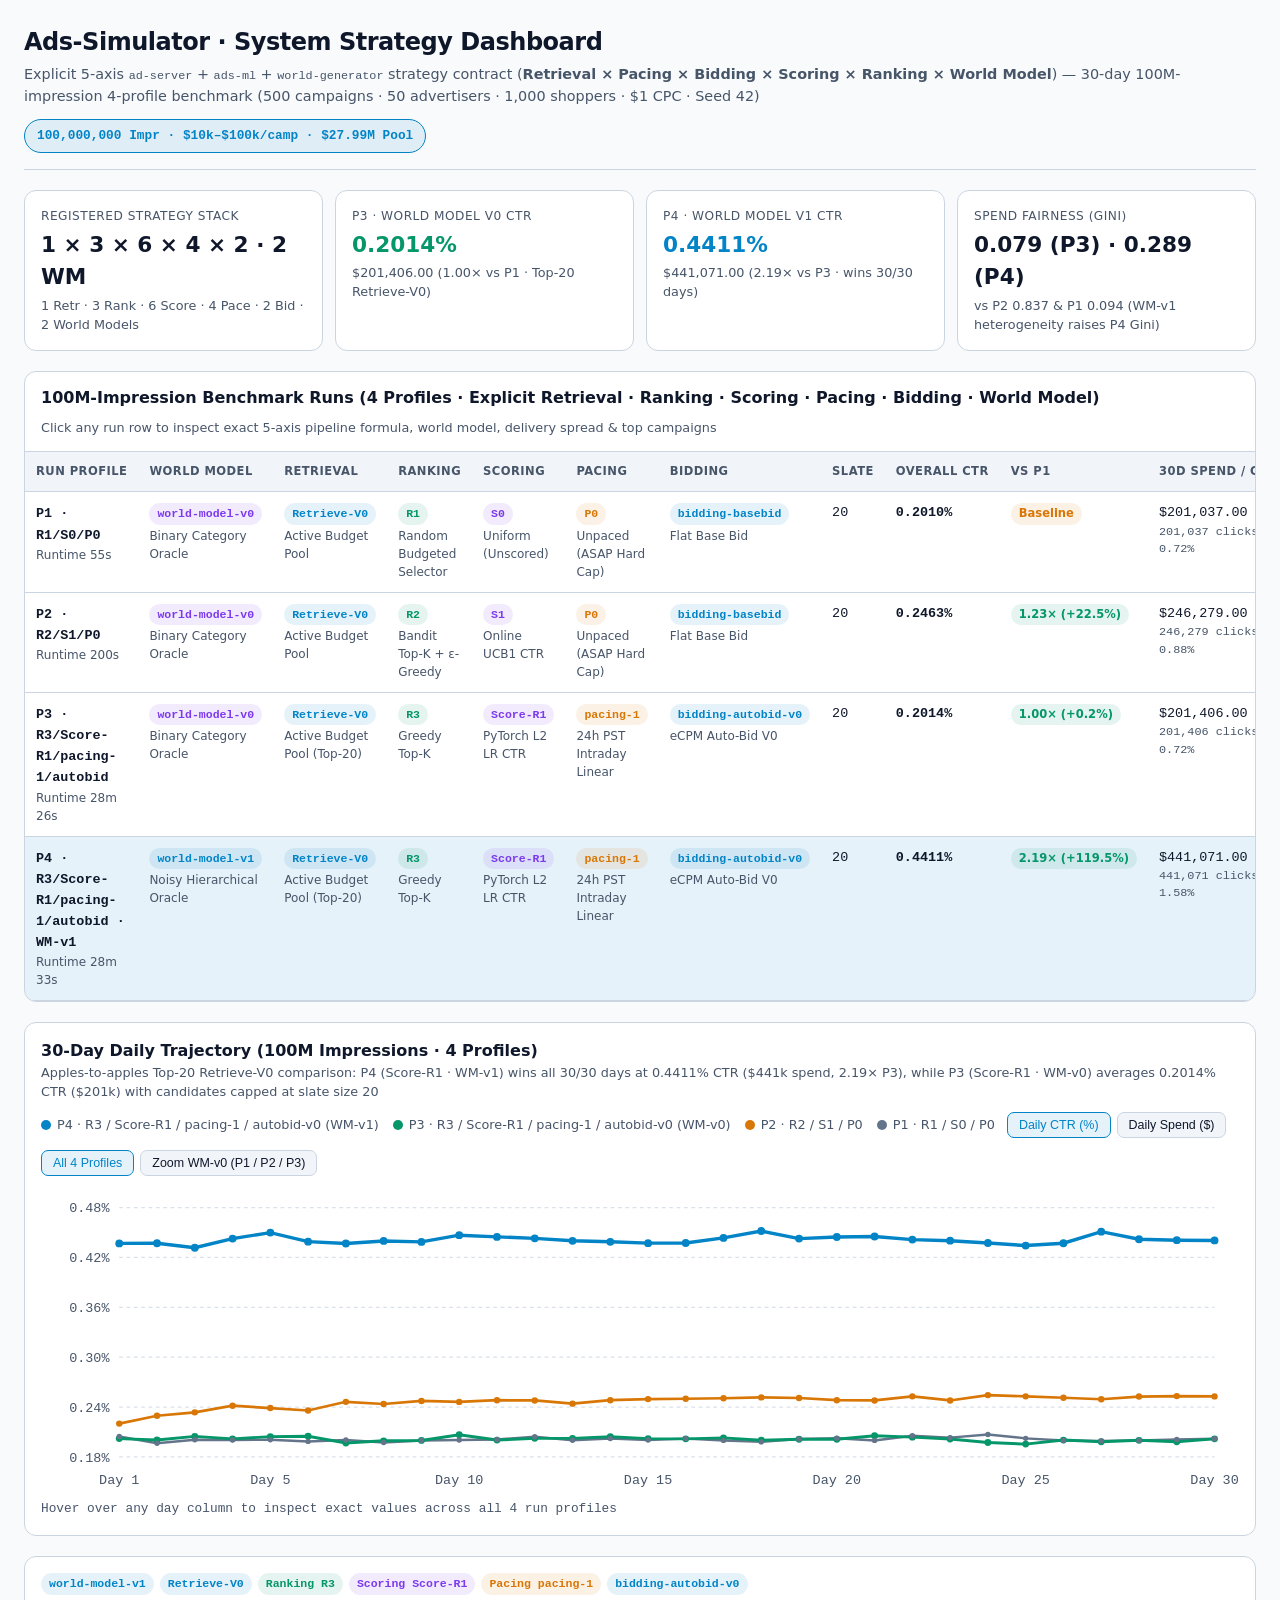
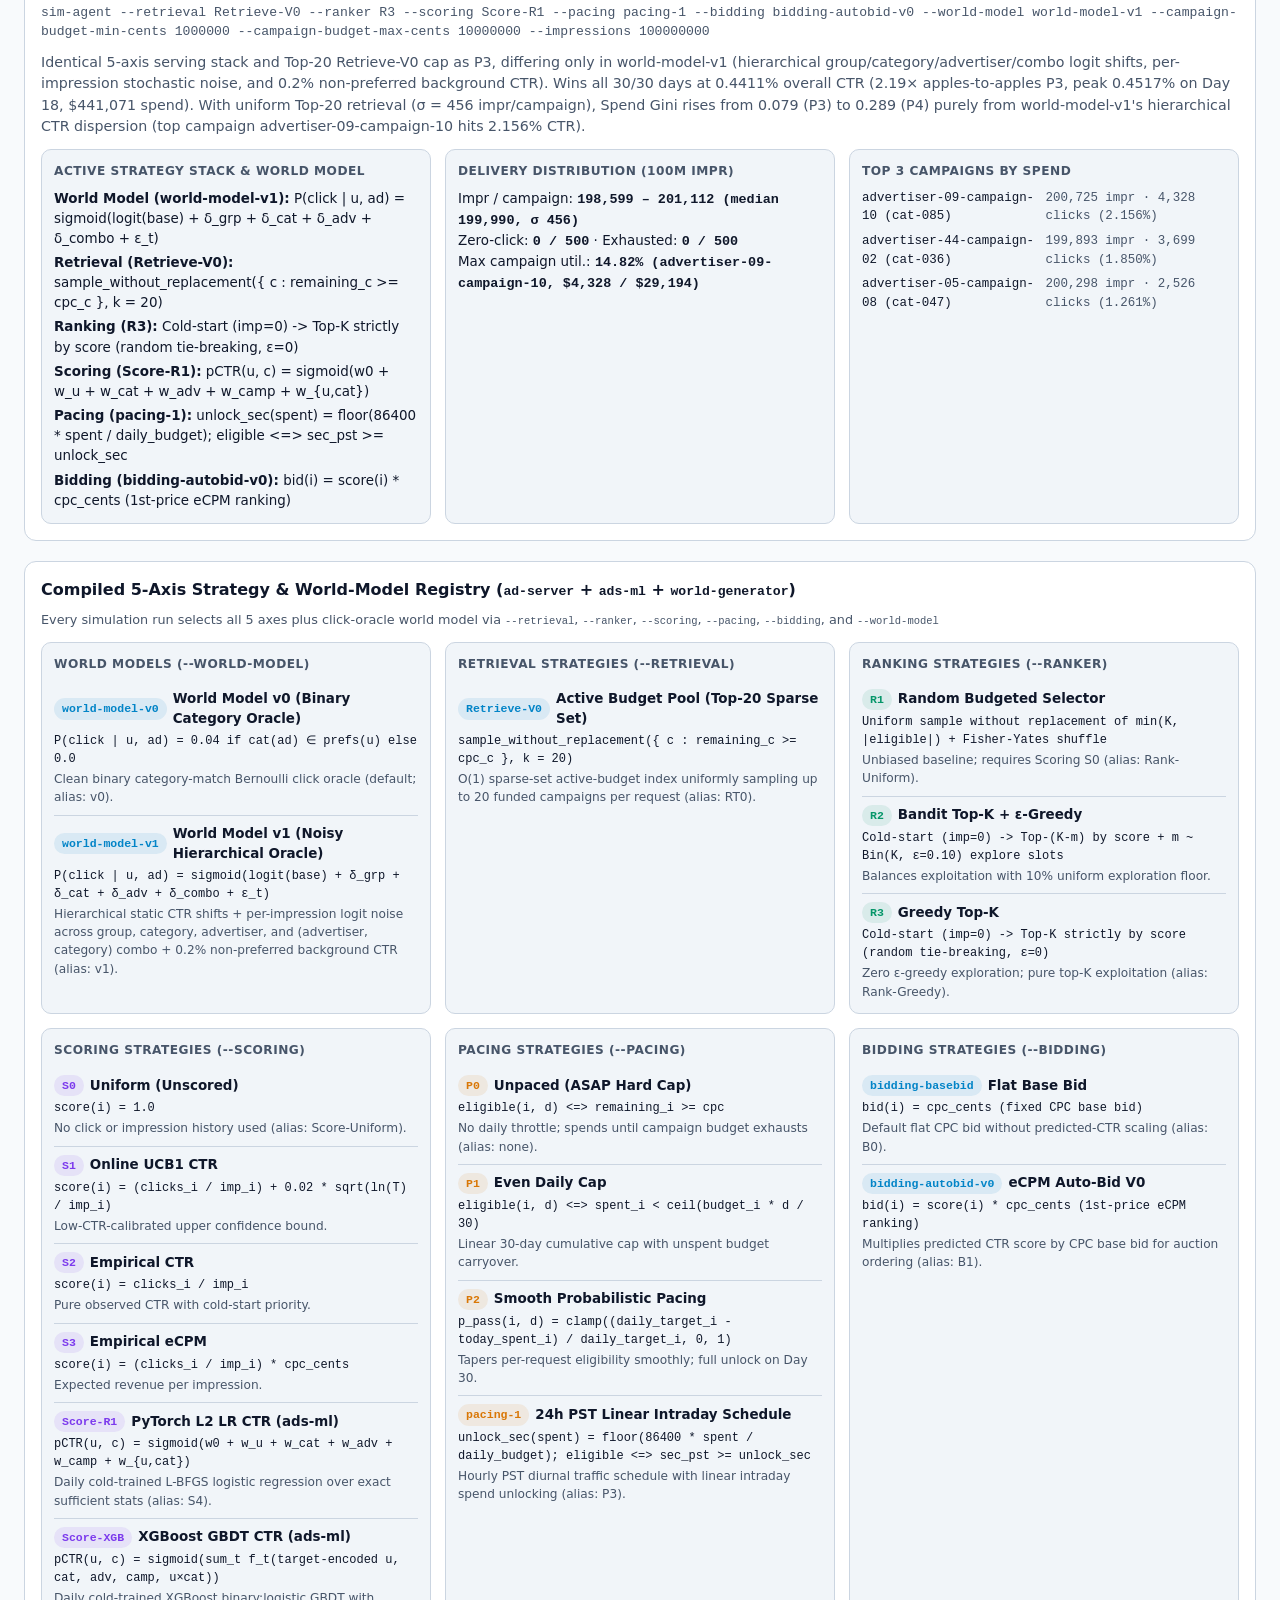
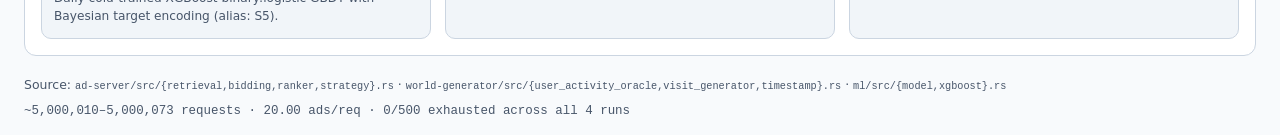
==== commit 366da9b7: "Rerun P3 on Top-20 Retrieve-V0 for apples-to-apples comparison with P4" ====
--- a/system-dashboard/index.html
+++ b/system-dashboard/index.html
@@ -171,12 +171,12 @@
       <div class="chart-header">
         <div>
           <strong>30-Day Daily Trajectory (100M Impressions · 4 Profiles)</strong>
-          <div style="font-size:0.8rem;color:var(--muted);">P3 (Score-R1 · WM-v0) reaches 3.7888% late-month CTR winning Days 2–30; P4 (Score-R1 · WM-v1 + Top-20 Retrieve-V0) wins Day 1 (0.4369%) and averages 0.4411% CTR ($441k spend) under noisy hierarchical clicks</div>
+          <div style="font-size:0.8rem;color:var(--muted);">Apples-to-apples Top-20 Retrieve-V0 comparison: P4 (Score-R1 · WM-v1) wins all 30/30 days at 0.4411% CTR ($441k spend, 2.19× P3), while P3 (Score-R1 · WM-v0) averages 0.2014% CTR ($201k) with candidates capped at slate size 20</div>
         </div>
         <div style="display:flex;align-items:center;gap:12px;flex-wrap:wrap;">
           <div class="legend">
+            <span class="legend-item"><span class="swatch" style="background:var(--r4);"></span>P4 · R3 / Score-R1 / pacing-1 / autobid-v0 (WM-v1)</span>
             <span class="legend-item"><span class="swatch" style="background:var(--r3);"></span>P3 · R3 / Score-R1 / pacing-1 / autobid-v0 (WM-v0)</span>
-            <span class="legend-item"><span class="swatch" style="background:var(--r4);"></span>P4 · R3 / Score-R1 / pacing-1 / autobid-v0 (WM-v1)</span>
             <span class="legend-item"><span class="swatch" style="background:var(--r2);"></span>P2 · R2 / S1 / P0</span>
             <span class="legend-item"><span class="swatch" style="background:var(--r1);"></span>P1 · R1 / S0 / P0</span>
           </div>
@@ -186,7 +186,7 @@
           </div>
           <div class="controls" role="group" aria-label="Chart view">
             <button class="btn active" data-scope="all">All 4 Profiles</button>
-            <button class="btn" data-scope="baseline">Zoom P1 / P2 / P4</button>
+            <button class="btn" data-scope="baseline">Zoom WM-v0 (P1 / P2 / P3)</button>
           </div>
         </div>
       </div>
@@ -297,25 +297,25 @@
         "P3 · R3/Score-R1/pacing-1/autobid": {
           id: "P3 · R3/Score-R1/pacing-1/autobid",
           worldModel: "world-model-v0", worldModelName: "Binary Category Oracle",
-          retrieval: "Retrieve-V0", retrievalName: "Active Budget Pool (Full)",
+          retrieval: "Retrieve-V0", retrievalName: "Active Budget Pool (Top-20)",
           ranking: "R3", rankingName: "Greedy Top-K",
           scoring: "Score-R1", scoringName: "PyTorch L2 LR CTR",
           pacing: "pacing-1", pacingName: "24h PST Intraday Linear",
           bidding: "bidding-autobid-v0", biddingName: "eCPM Auto-Bid V0",
           slate: 20,
-          ctr: 3.5745, spend: "$3,574,532.00", clicks: "3,574,532", ecpm: "$35.75",
-          gini: "0.128", top10: "14.3%", util: "12.77%", exhausted: "0 / 500", zeroClick: 0,
-          impRange: "60,096 – 359,670 (median 197,496, σ 45,130)",
-          maxUtil: "77.26% (advertiser-23-campaign-06, $8,817 / $11,412)",
-          daysWon: "29 / 30", runtime: "33m 39s",
+          ctr: 0.2014, spend: "$201,406.00", clicks: "201,406", ecpm: "$2.01",
+          gini: "0.079", top10: "12.6%", util: "0.72%", exhausted: "0 / 500", zeroClick: 0,
+          impRange: "198,472 – 201,517 (median 200,000, σ 441)",
+          maxUtil: "4.22% (advertiser-07-campaign-06, $464 / $10,983)",
+          daysWon: "0 / 30", runtime: "28m 26s",
           cli: "sim-agent --retrieval Retrieve-V0 --ranker R3 --scoring Score-R1 --pacing pacing-1 --bidding bidding-autobid-v0 --world-model world-model-v0 --campaign-budget-min-cents 1000000 --campaign-budget-max-cents 10000000 --impressions 100000000",
-          notes: "Personalized PyTorch L2 logistic regression (Score-R1) cold-trained daily on exact sufficient stats + 24h PST linear intraday pacing + eCPM autobidding under world-model-v0 (full-pool retrieval). Cold-starts at 0.1981% on Day 1, leaps to 3.2662% on Day 2, and reaches 3.7888% across Days 16–30 (peaking at 3.8255% on Day 29 = 95.6% of the 4.00% oracle ceiling), while keeping Spend Gini at just 0.128 across all 500 campaigns.",
-          dailyCtr: [0.1981,3.2662,3.4226,3.4899,3.4904,3.5485,3.5793,3.5954,3.6150,3.6445,3.6693,3.6874,3.7101,3.7536,3.7336,3.7341,3.7645,3.7656,3.7614,3.7804,3.7784,3.8028,3.7845,3.8094,3.7889,3.8030,3.8000,3.8157,3.8255,3.8177],
-          dailySpend: [6604,108874,114088,116329,116348,118283,119310,119848,120501,121484,122309,122912,123669,125121,124454,124471,125484,125519,125379,126013,125948,126760,126149,126981,126297,126768,126667,127190,127516,127256],
+          notes: "Apples-to-apples counterpart to P4: identical PyTorch L2 LR (Score-R1) + R3 + 24h PST linear intraday pacing + eCPM autobidding + Top-20 Retrieve-V0 stack evaluated under world-model-v0. Because Retrieve-V0 caps candidates at 20 uniformly sampled funded campaigns per request (= slate_size 20, σ = 441 impr/campaign), Score-R1/R3 only reorders the 20 retrieved ads without filtering across the 500-campaign pool, averaging 0.2014% CTR ($201,406 spend, peak 0.2068% on Day 10, Spend Gini 0.079).",
+          dailyCtr: [0.2020,0.2004,0.2047,0.2017,0.2044,0.2048,0.1968,0.1994,0.1999,0.2068,0.2003,0.2024,0.2024,0.2042,0.2021,0.2017,0.2030,0.2002,0.2013,0.2013,0.2056,0.2038,0.2016,0.1973,0.1954,0.2003,0.1982,0.2000,0.1983,0.2017],
+          dailySpend: [6735,6681,6825,6724,6813,6828,6561,6648,6662,6893,6678,6747,6747,6808,6736,6723,6768,6672,6711,6710,6852,6794,6719,6576,6513,6676,6608,6666,6609,6723],
           topCamps: [
-            { id: "advertiser-37-campaign-08", cat: "cat-064", stat: "295,963 impr · 11,256 clicks (3.803%)" },
-            { id: "advertiser-37-campaign-06", cat: "cat-064", stat: "288,870 impr · 11,125 clicks (3.851%)" },
-            { id: "advertiser-07-campaign-08", cat: "cat-064", stat: "285,815 impr · 11,029 clicks (3.859%)" }
+            { id: "advertiser-05-campaign-02", cat: "cat-049", stat: "199,997 impr · 574 clicks (0.287%)" },
+            { id: "advertiser-05-campaign-04", cat: "cat-049", stat: "200,204 impr · 564 clicks (0.282%)" },
+            { id: "advertiser-45-campaign-04", cat: "cat-049", stat: "200,529 impr · 564 clicks (0.281%)" }
           ]
         },
         "P4 · R3/Score-R1/pacing-1/autobid · WM-v1": {
@@ -331,9 +331,9 @@
           gini: "0.289", top10: "22.1%", util: "1.58%", exhausted: "0 / 500", zeroClick: 0,
           impRange: "198,599 – 201,112 (median 199,990, σ 456)",
           maxUtil: "14.82% (advertiser-09-campaign-10, $4,328 / $29,194)",
-          daysWon: "1 / 30", runtime: "28m 33s",
+          daysWon: "30 / 30", runtime: "28m 33s",
           cli: "sim-agent --retrieval Retrieve-V0 --ranker R3 --scoring Score-R1 --pacing pacing-1 --bidding bidding-autobid-v0 --world-model world-model-v1 --campaign-budget-min-cents 1000000 --campaign-budget-max-cents 10000000 --impressions 100000000",
-          notes: "Same serving stack as P3 evaluated under world-model-v1 (hierarchical group/category/advertiser/combo logit shifts, per-impression stochastic noise, and 0.2% non-preferred background CTR) with Retrieve-V0 capped at 20 uniformly sampled campaigns/request. Wins Day 1 (0.4369%) via non-zero background CTR and averages 0.4411% overall CTR (2.19× P1, peak 0.4517% on Day 18, $441k spend). Because Retrieve-V0's 20-candidate cap equals slate_size=20 (σ = 456 impr/campaign), Score-R1/R3 only reorders the 20 retrieved ads rather than filtering out low-pCTR inventory; Spend Gini (0.289) reflects true hierarchical CTR spread across campaigns (top campaign advertiser-09-campaign-10 hits 2.156% CTR).",
+          notes: "Identical 5-axis serving stack and Top-20 Retrieve-V0 cap as P3, differing only in world-model-v1 (hierarchical group/category/advertiser/combo logit shifts, per-impression stochastic noise, and 0.2% non-preferred background CTR). Wins all 30/30 days at 0.4411% overall CTR (2.19× apples-to-apples P3, peak 0.4517% on Day 18, $441,071 spend). With uniform Top-20 retrieval (σ = 456 impr/campaign), Spend Gini rises from 0.079 (P3) to 0.289 (P4) purely from world-model-v1's hierarchical CTR dispersion (top campaign advertiser-09-campaign-10 hits 2.156% CTR).",
           dailyCtr: [0.4369,0.4370,0.4316,0.4426,0.4499,0.4389,0.4368,0.4399,0.4387,0.4468,0.4447,0.4430,0.4400,0.4388,0.4372,0.4374,0.4435,0.4517,0.4427,0.4446,0.4452,0.4415,0.4402,0.4374,0.4342,0.4370,0.4510,0.4419,0.4407,0.4405],
           dailySpend: [14563,14567,14387,14753,14997,14631,14560,14664,14623,14892,14823,14765,14668,14625,14572,14579,14783,15056,14757,14821,14839,14718,14674,14581,14472,14565,15032,14731,14689,14684],
           topCamps: [
@@ -361,7 +361,7 @@
       const r3 = BENCHMARK.metrics["P3 · R3/Score-R1/pacing-1/autobid"];
       const r4 = BENCHMARK.metrics["P4 · R3/Score-R1/pacing-1/autobid · WM-v1"];
       const r3Mult = r3.ctr / r1.ctr;
-      const r4Mult = r4.ctr / r1.ctr;
+      const r4VsR3 = r4.ctr / r3.ctr;
 
       document.getElementById("kpi-strip").innerHTML = `
         <div class="card">
@@ -370,14 +370,14 @@
           <div class="kpi-sub">1 Retr · 3 Rank · 6 Score · 4 Pace · 2 Bid · 2 World Models</div>
         </div>
         <div class="card">
-          <div class="kpi-label">Best Overall CTR (WM-v0)</div>
-          <div class="kpi-value" style="color: var(--success);">${r3.ctr.toFixed(4)}%</div>
-          <div class="kpi-sub">P3 Score-R1 (${r3Mult.toFixed(2)}× vs P1 · 3.79% Days 16–30)</div>
+          <div class="kpi-label">P3 · World Model v0 CTR</div>
+          <div class="kpi-value" style="color: var(--r3);">${r3.ctr.toFixed(4)}%</div>
+          <div class="kpi-sub">${r3.spend} (${r3Mult.toFixed(2)}× vs P1 · Top-20 Retrieve-V0)</div>
         </div>
         <div class="card">
           <div class="kpi-label">P4 · World Model v1 CTR</div>
           <div class="kpi-value" style="color: var(--r4);">${r4.ctr.toFixed(4)}%</div>
-          <div class="kpi-sub">${r4.spend} (${r4Mult.toFixed(2)}× vs P1 · Top-20 Retrieve-V0 cap)</div>
+          <div class="kpi-sub">${r4.spend} (${r4VsR3.toFixed(2)}× vs P3 · wins 30/30 days)</div>
         </div>
         <div class="card">
           <div class="kpi-label">Spend Fairness (Gini)</div>
@@ -490,14 +490,14 @@
 
       const w = 980, h = 250, padL = 64, padR = 20, padT = 16, padB = 30;
       const isAll = chartScope === "all";
-      const minV = isAll ? 0 : (chartMetric === "ctr" ? 0.18 : 6000);
-      const maxV = isAll ? (chartMetric === "ctr" ? 4.0 : 135000) : (chartMetric === "ctr" ? 0.48 : 16000);
+      const minV = isAll ? (chartMetric === "ctr" ? 0.18 : 6000) : (chartMetric === "ctr" ? 0.19 : 6300);
+      const maxV = isAll ? (chartMetric === "ctr" ? 0.48 : 16000) : (chartMetric === "ctr" ? 0.26 : 8700);
       const x = (i) => padL + (i / 29) * (w - padL - padR);
       const y = (v) => padT + (1 - (v - minV) / (maxV - minV)) * (h - padT - padB);
       const pathOf = (arr) => arr.map((v, i) => `${i === 0 ? "M" : "L"}${x(i).toFixed(1)},${y(v).toFixed(1)}`).join(" ");
       const ticks = isAll
-        ? (chartMetric === "ctr" ? [0.0, 1.0, 2.0, 3.0, 4.0] : [0, 35000, 70000, 105000, 135000])
-        : (chartMetric === "ctr" ? [0.18, 0.24, 0.30, 0.36, 0.42, 0.48] : [6000, 8000, 10000, 12000, 14000, 16000]);
+        ? (chartMetric === "ctr" ? [0.18, 0.24, 0.30, 0.36, 0.42, 0.48] : [6000, 8000, 10000, 12000, 14000, 16000])
+        : (chartMetric === "ctr" ? [0.19, 0.20, 0.22, 0.24, 0.26] : [6500, 7000, 7500, 8000, 8500]);
       const fmtTick = (t) => chartMetric === "ctr" ? `${t.toFixed(2)}%` : `$${(t / 1000).toFixed(t >= 10000 ? 0 : 1)}k`;
 
       const container = document.getElementById("chart-container");
@@ -507,20 +507,16 @@
             <line x1="${padL}" x2="${w - padR}" y1="${y(t).toFixed(1)}" y2="${y(t).toFixed(1)}" stroke="var(--border)" stroke-dasharray="3 3" opacity="0.7" />
             <text x="${padL - 8}" y="${(y(t) + 4).toFixed(1)}" text-anchor="end" fill="var(--muted)" font-size="11" font-family="ui-monospace,monospace">${fmtTick(t)}</text>
           `).join("")}
-          ${isAll && chartMetric === "ctr" ? `
-            <line x1="${padL}" x2="${w - padR}" y1="${y(4.0).toFixed(1)}" y2="${y(4.0).toFixed(1)}" stroke="var(--success)" stroke-dasharray="5 4" opacity="0.45" />
-            <text x="${w - padR - 4}" y="${(y(4.0) + 13).toFixed(1)}" text-anchor="end" fill="var(--success)" font-size="10" font-family="ui-monospace,monospace">4.00% WM-v0 Oracle Ceiling</text>
-          ` : ""}
           ${[1, 5, 10, 15, 20, 25, 30].map((d) => `
             <text x="${x(d - 1).toFixed(1)}" y="${h - 8}" text-anchor="middle" fill="var(--muted)" font-size="11" font-family="ui-monospace,monospace">Day ${d}</text>
           `).join("")}
           <path d="${pathOf(r1Arr)}" fill="none" stroke="var(--r1)" stroke-width="2" />
           <path d="${pathOf(r2Arr)}" fill="none" stroke="var(--r2)" stroke-width="2.2" />
-          <path d="${pathOf(r4Arr)}" fill="none" stroke="var(--r4)" stroke-width="2.4" />
-          ${isAll ? `<path d="${pathOf(r3Arr)}" fill="none" stroke="var(--r3)" stroke-width="2.8" />` : ""}
+          <path d="${pathOf(r3Arr)}" fill="none" stroke="var(--r3)" stroke-width="2.4" />
+          ${isAll ? `<path d="${pathOf(r4Arr)}" fill="none" stroke="var(--r4)" stroke-width="2.8" />` : ""}
           ${r1Arr.map((_, i) => `
-            ${isAll ? `<circle cx="${x(i).toFixed(1)}" cy="${y(r3Arr[i]).toFixed(1)}" r="3.2" fill="var(--r3)" />` : ""}
-            <circle cx="${x(i).toFixed(1)}" cy="${y(r4Arr[i]).toFixed(1)}" r="2.8" fill="var(--r4)" />
+            ${isAll ? `<circle cx="${x(i).toFixed(1)}" cy="${y(r4Arr[i]).toFixed(1)}" r="3.2" fill="var(--r4)" />` : ""}
+            <circle cx="${x(i).toFixed(1)}" cy="${y(r3Arr[i]).toFixed(1)}" r="2.8" fill="var(--r3)" />
             <circle cx="${x(i).toFixed(1)}" cy="${y(r2Arr[i]).toFixed(1)}" r="2.6" fill="var(--r2)" />
             <circle cx="${x(i).toFixed(1)}" cy="${y(r1Arr[i]).toFixed(1)}" r="2.2" fill="var(--r1)" />
             <rect x="${(x(i) - 14).toFixed(1)}" y="${padT}" width="28" height="${h - padT - padB}" fill="transparent" style="cursor:crosshair;" data-day-idx="${i}" />
@@ -533,9 +529,9 @@
           const i = Number(rect.dataset.dayIdx);
           const v1 = r1Arr[i], v2 = r2Arr[i], v3 = r3Arr[i], v4 = r4Arr[i];
           if (chartMetric === "ctr") {
-            readout.innerHTML = `<span>Day ${i + 1}: P3 <strong style="color:var(--r3);">${v3.toFixed(4)}%</strong> · P4 <strong style="color:var(--r4);">${v4.toFixed(4)}%</strong> · P2 <strong style="color:var(--r2);">${v2.toFixed(4)}%</strong> · P1 <strong>${v1.toFixed(4)}%</strong></span><span style="color:var(--r4);">P4 is ${(v4 / v1).toFixed(2)}× P1 · P3 is ${(v3 / v1).toFixed(2)}× P1</span>`;
+            readout.innerHTML = `<span>Day ${i + 1}: P4 <strong style="color:var(--r4);">${v4.toFixed(4)}%</strong> · P3 <strong style="color:var(--r3);">${v3.toFixed(4)}%</strong> · P2 <strong style="color:var(--r2);">${v2.toFixed(4)}%</strong> · P1 <strong>${v1.toFixed(4)}%</strong></span><span style="color:var(--r4);">P4 is ${(v4 / v3).toFixed(2)}× P3 · P3 is ${(v3 / v1).toFixed(2)}× P1</span>`;
           } else {
-            readout.innerHTML = `<span>Day ${i + 1}: P3 <strong style="color:var(--r3);">$${v3.toLocaleString()}</strong> · P4 <strong style="color:var(--r4);">$${v4.toLocaleString()}</strong> · P2 <strong style="color:var(--r2);">$${v2.toLocaleString()}</strong> · P1 <strong>$${v1.toLocaleString()}</strong></span><span style="color:var(--r4);">P4 +$${(v4 - v1).toLocaleString()} vs P1</span>`;
+            readout.innerHTML = `<span>Day ${i + 1}: P4 <strong style="color:var(--r4);">$${v4.toLocaleString()}</strong> · P3 <strong style="color:var(--r3);">$${v3.toLocaleString()}</strong> · P2 <strong style="color:var(--r2);">$${v2.toLocaleString()}</strong> · P1 <strong>$${v1.toLocaleString()}</strong></span><span style="color:var(--r4);">P4 +$${(v4 - v3).toLocaleString()} vs P3</span>`;
           }
         });
       });
